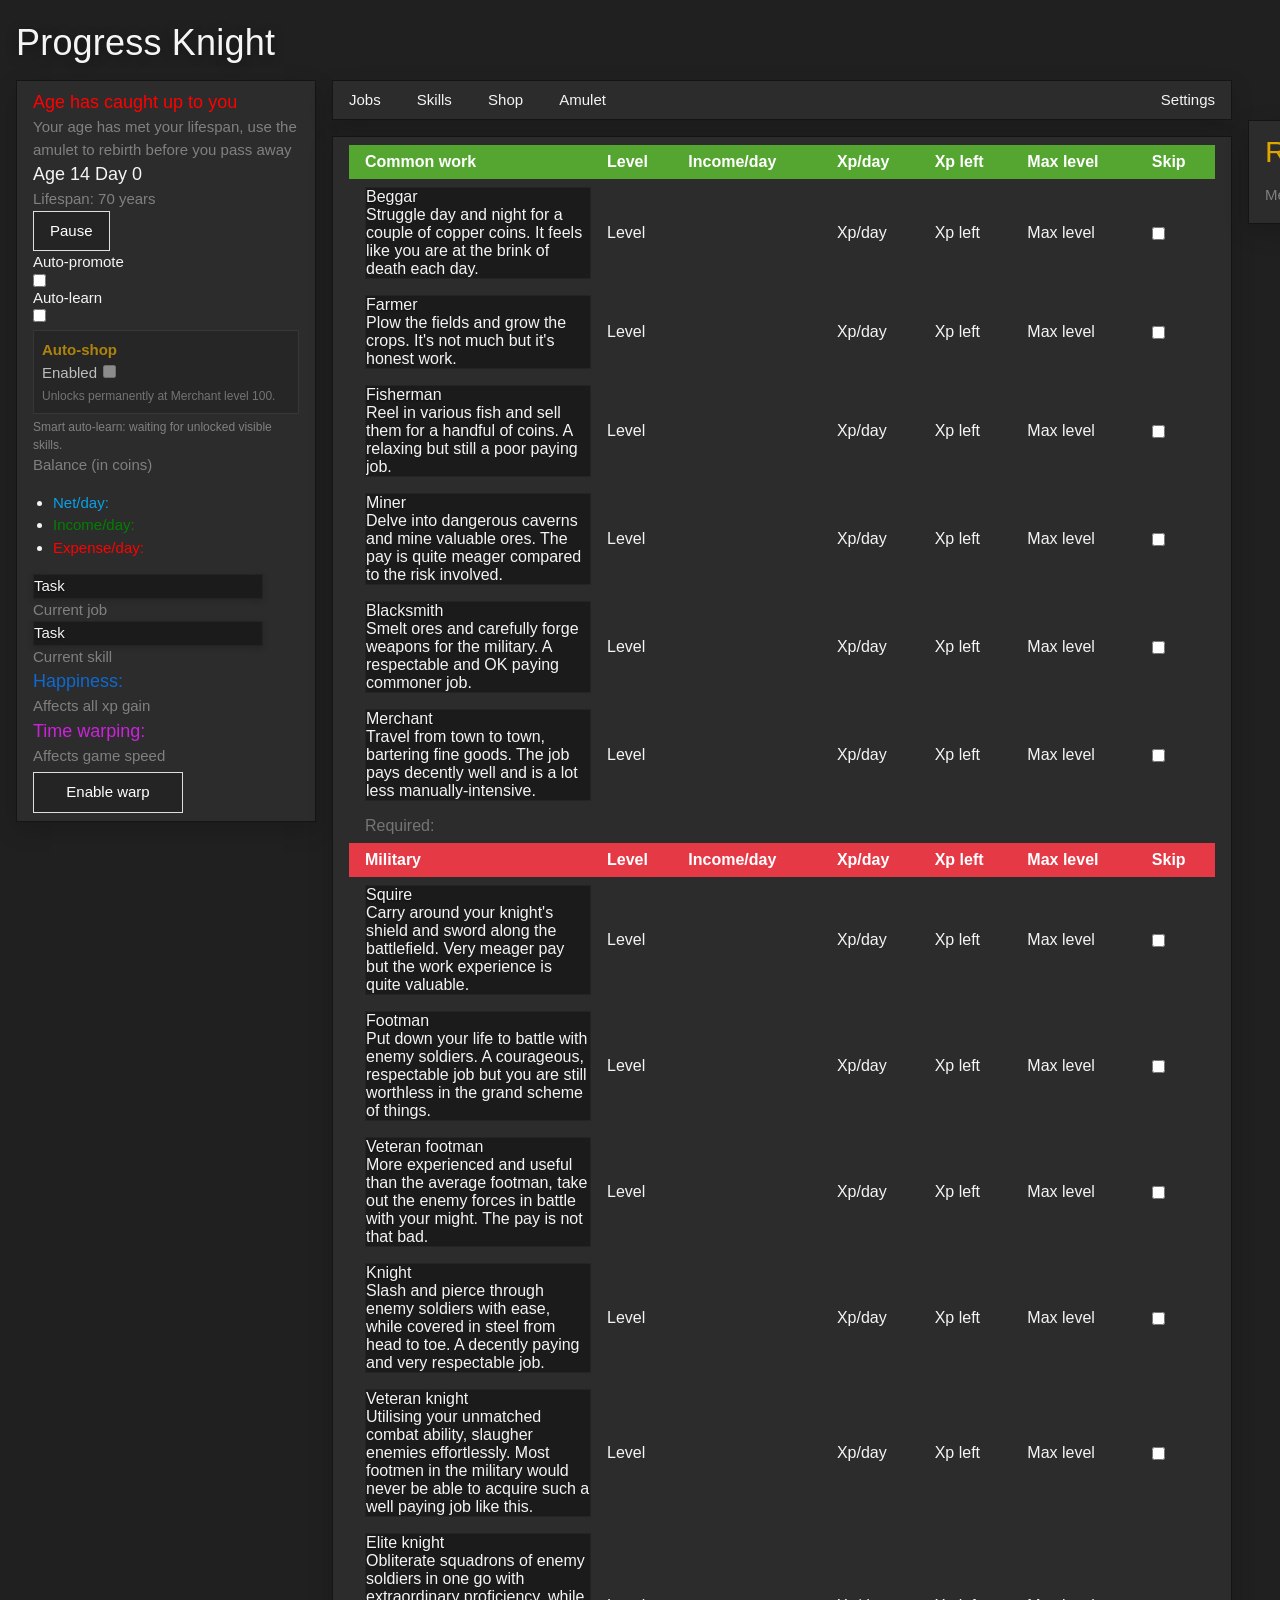
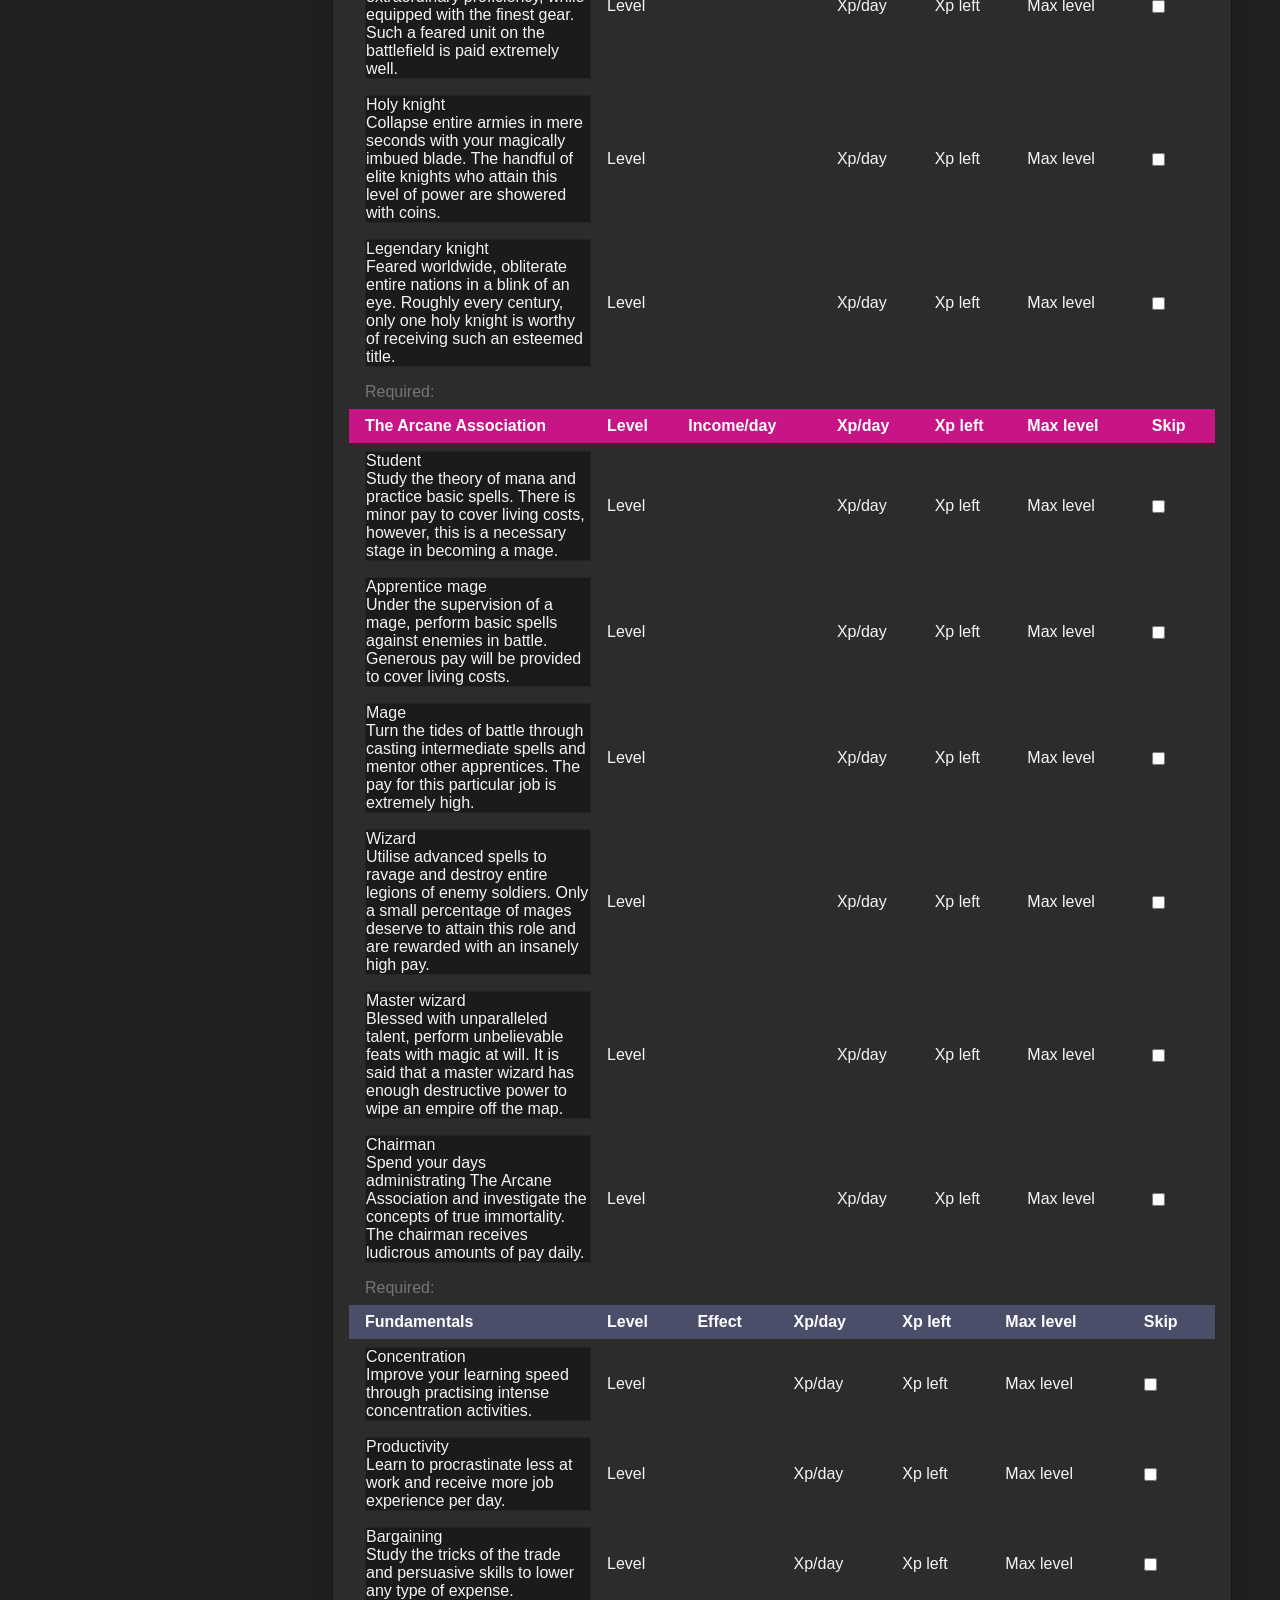
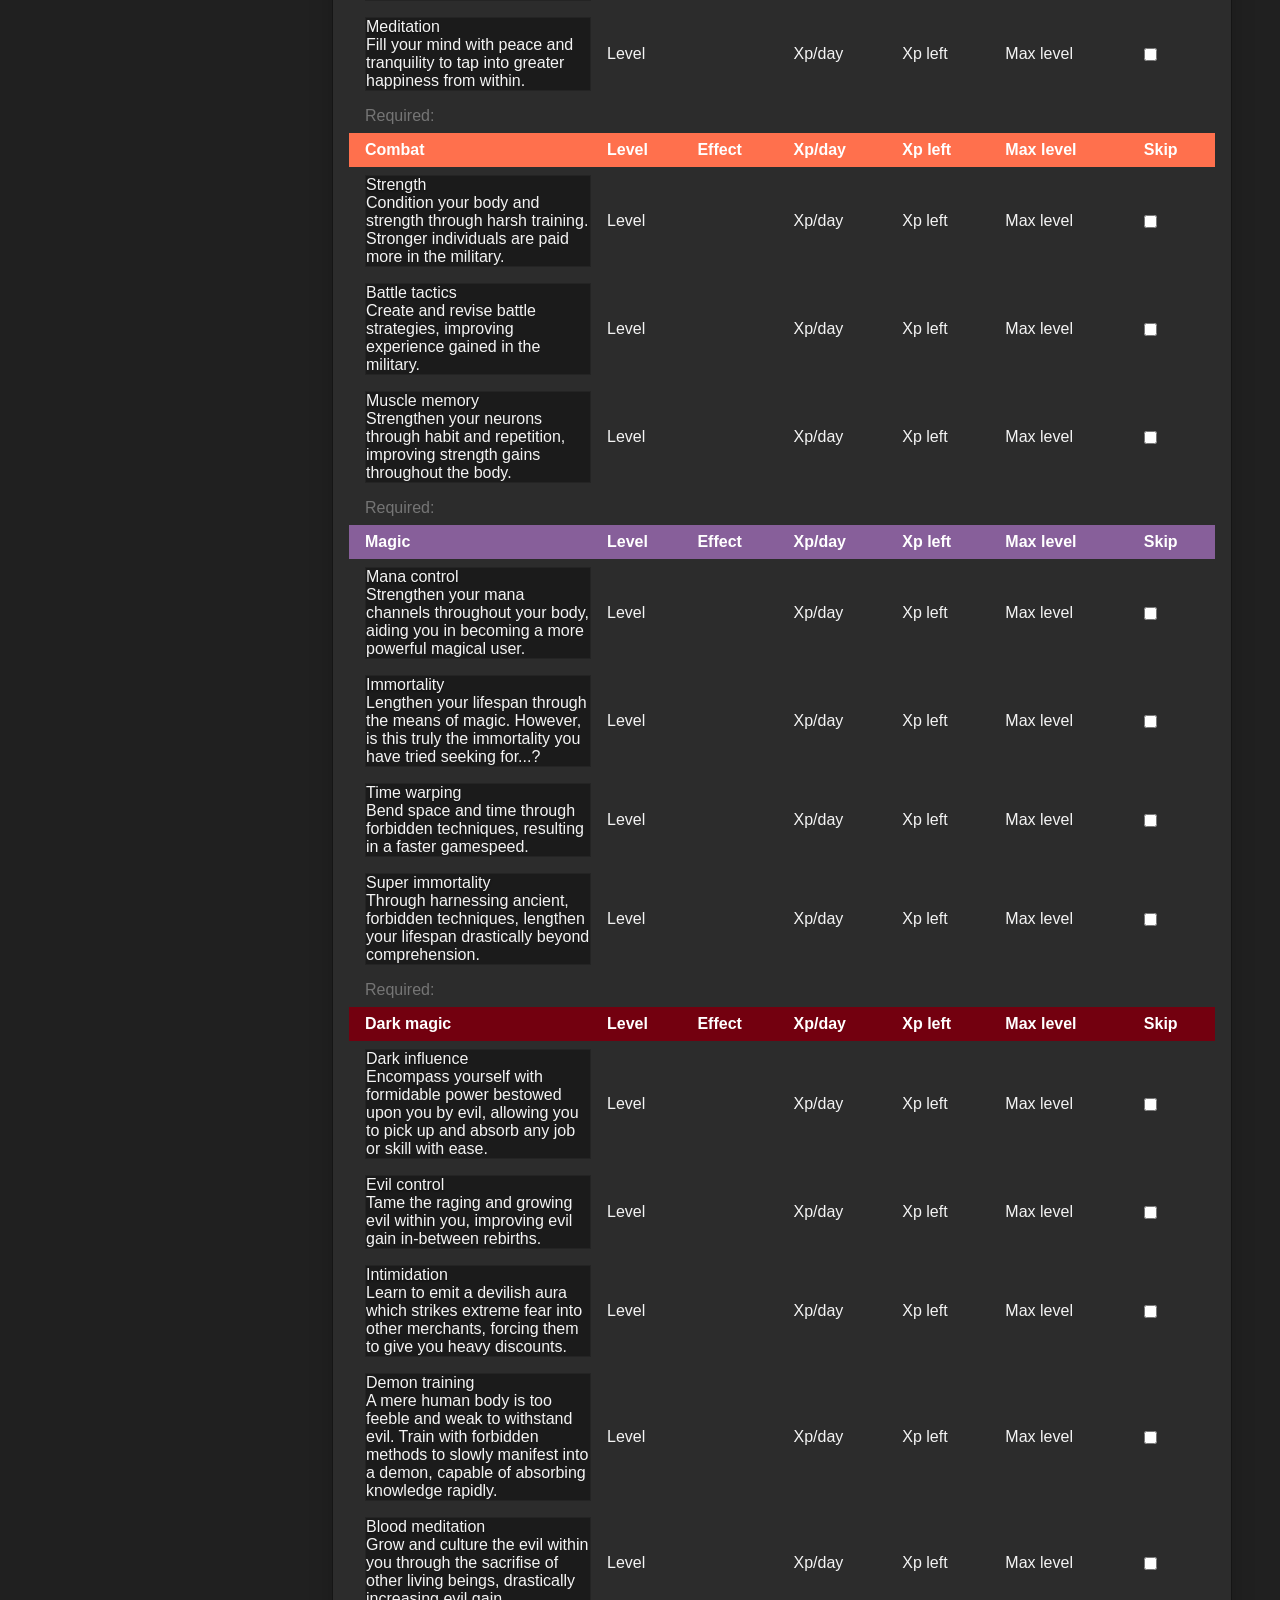
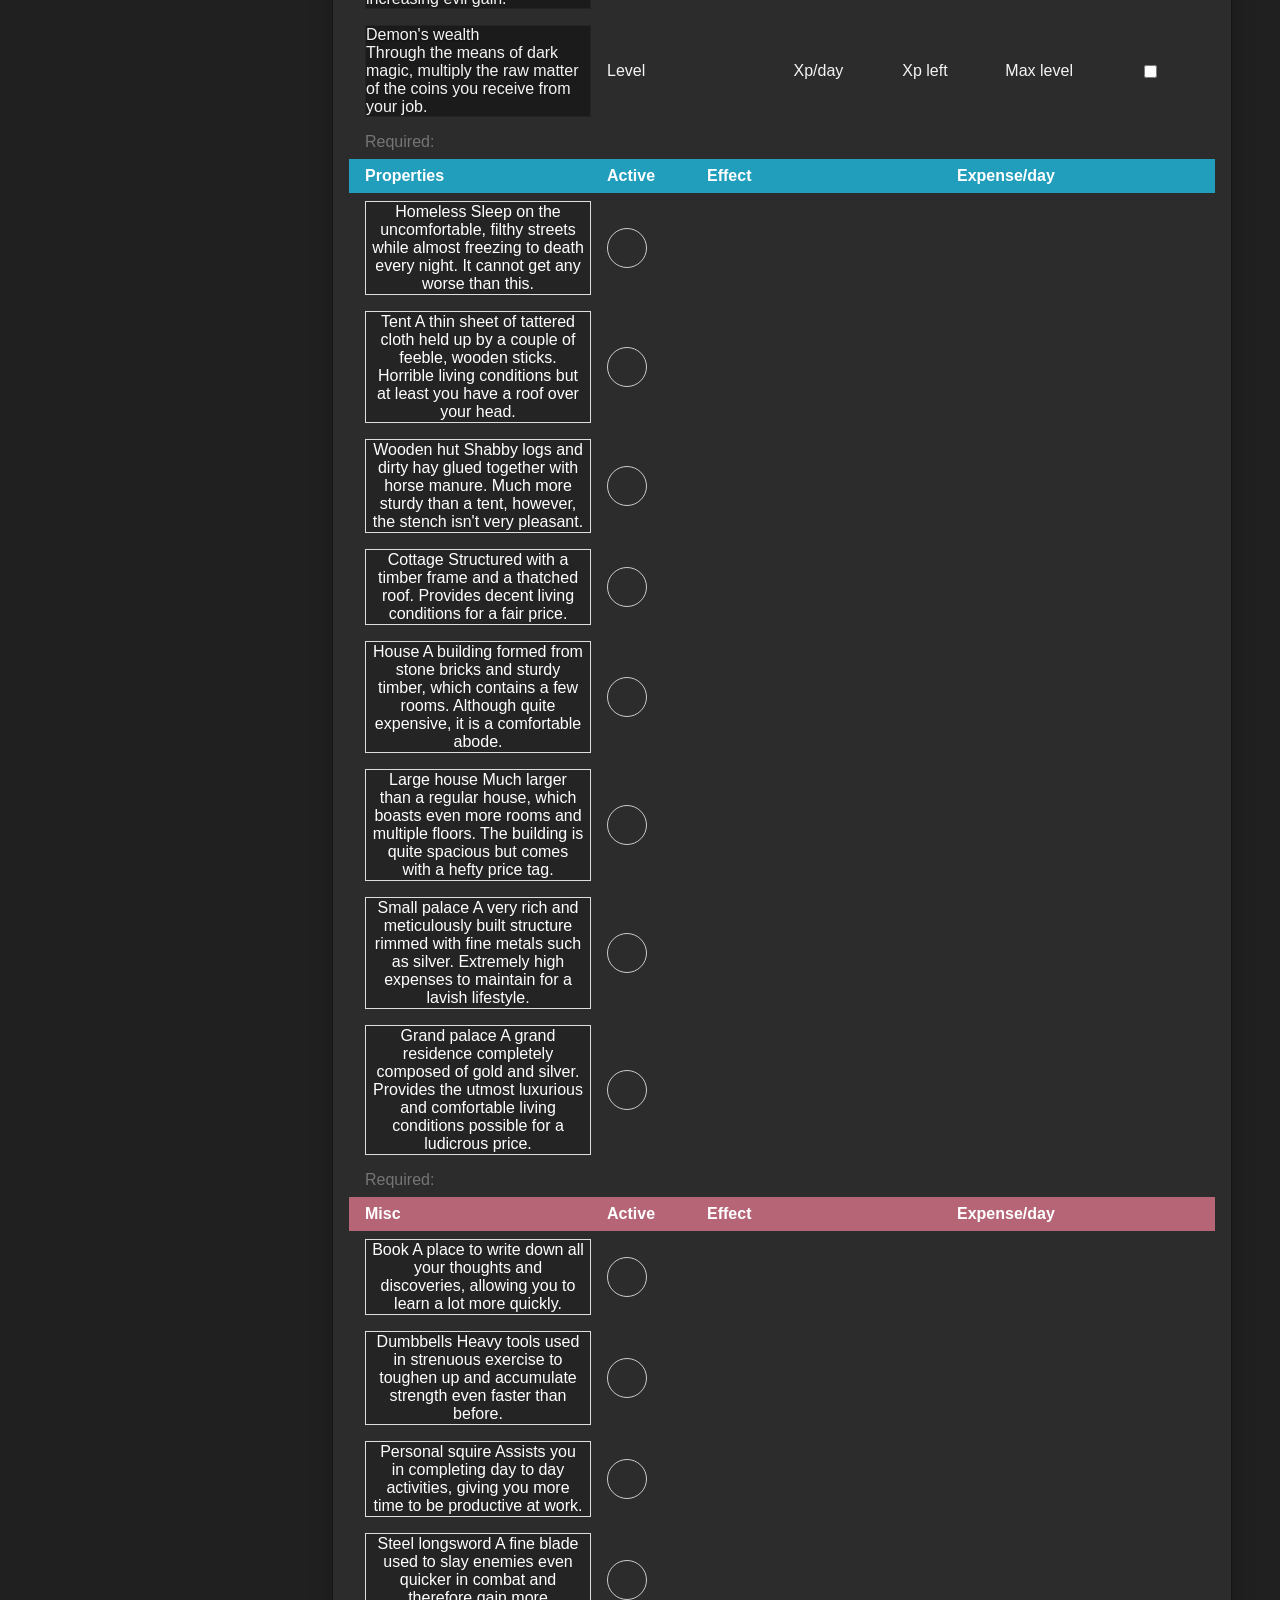
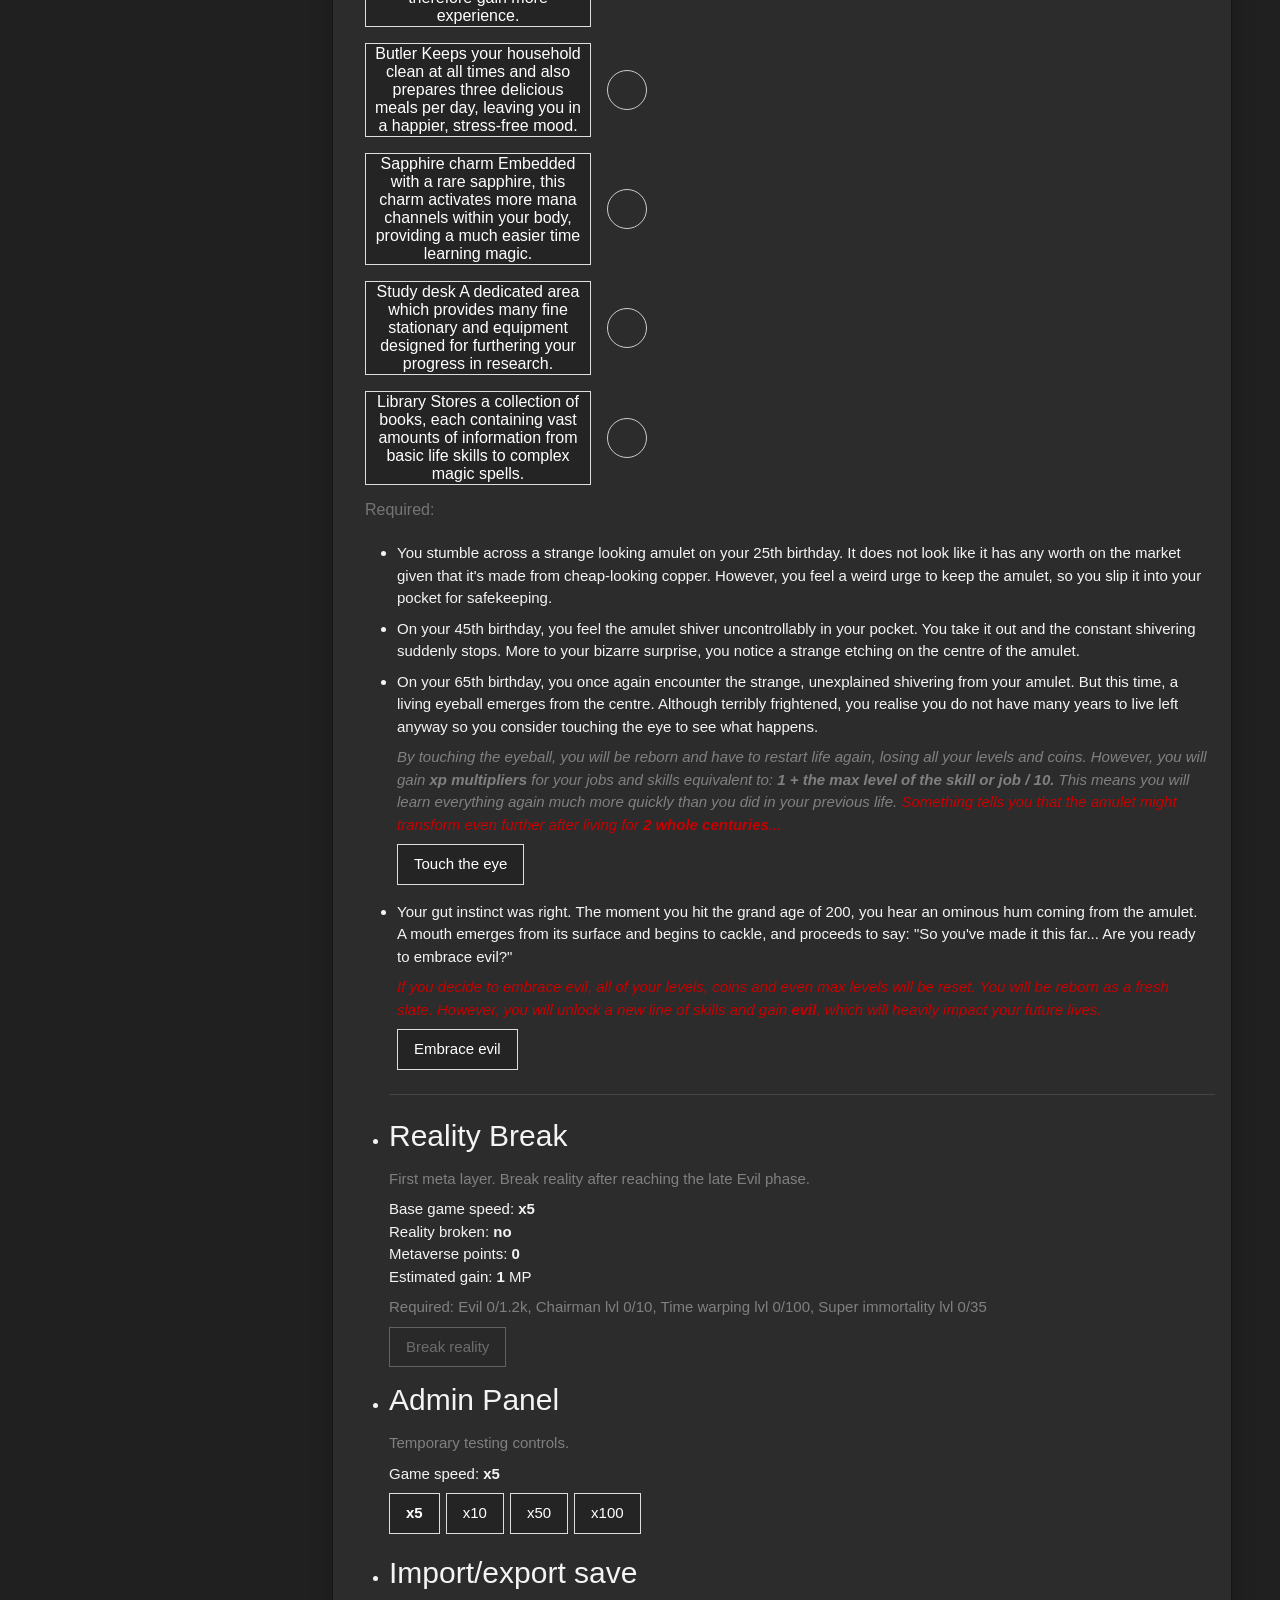
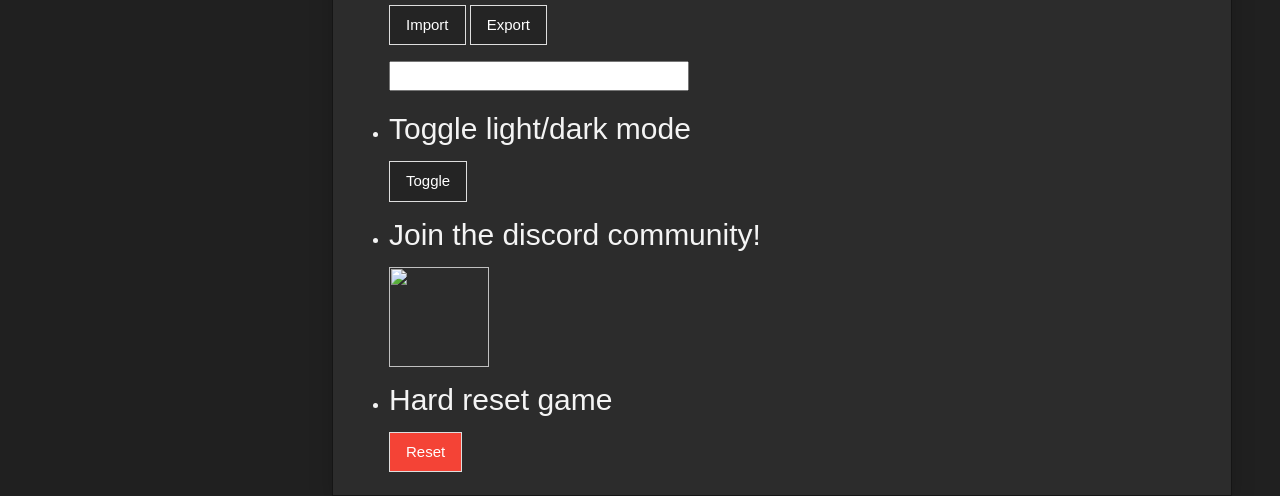
==== index.html @ 7fbbb717 "ui: enable Reality Break side column" ====
<html lang="en">
<head>
    <meta charset="UTF-8">
    <meta name="viewport" content="width=device-width, initial-scale=1.0">
    <link rel="stylesheet" type="text/css" href="css/styles.css">
    <link rel="stylesheet" type="text/css" href="css/dark.css">
    <link rel="stylesheet" type="text/css" href="css/reality-break-polish.css">
    <link rel="stylesheet" href="https://www.w3schools.com/w3css/4/w3.css"> 
    <title>Progress Knight: Reality Break</title>
</head>
<body id="body" class="dark">
    <div class="w3-margin"> 
        <h1>Progress Knight</h1>
        <div style="width: 1220px; height: 600px"> 
            <div class="panel w3-padding" style="width: 300px; height: auto; float: left">
                <span id="deathText">
                    <div style="font-size: large; color: red">Age has caught up to you</div>
                    <div class="sidebar-element" style="color: gray">Your age has met your lifespan, use the amulet to rebirth before you pass away</div>
                </span>

                <div class="" style="font-size: large">Age <span id="ageDisplay">14</span> Day <span id="dayDisplay">0</span></div>
                <div class="sidebar-element" style="color: gray">Lifespan: <span id="lifespanDisplay">70</span> years</div>
                
                <button id="pauseButton" class="w3-button button sidebar-element" onClick="setPause()">Pause</button>

                <span id="automation" class="inline" style="margin-left: 8px">
                    <span>
                        <div class="inline">Auto-promote</div>
                        <input type="checkbox" class="inline" id="autoPromote">
                    </span>
                    </br>
                    <span>
                        <div class="inline">Auto-learn</div>
                        <input type="checkbox" class="inline sidebar-element" id="autoLearn">
                    </span>
                </span>

                <div style="font-size: large" id="coinDisplay">
                    <span></span>
                    <span></span>
                    <span></span>
                    <span></span>
                </div>
                <div style="color: gray">Balance (in coins)</div>

                <ul class="sidebar-element" style="padding-left: 20px;">
                    <li><span style="color: rgb(9, 160, 230)">Net/day: </span ><b id="signDisplay"></b><span id="netDisplay">
                        <span></span>
                        <span></span>
                        <span></span>
                        <span></span>
                    </span></li>
                    <li><span style="color: green">Income/day: </span><span id="incomeDisplay">
                        <span></span>
                        <span></span>
                        <span></span>
                        <span></span>
                    </span></li>
                    <li><span style="color: red">Expense/day: </span><span id="expenseDisplay">
                        <span></span>
                        <span></span>
                        <span></span>
                        <span></span>
                    </span></li>
                </ul>

                <span id="quickTaskDisplay">
                    <div style="width: 230px" class="small-margin inline job progress-bar progressBar">
                        <div class="progress-fill progressFill" style="background-color:rgb(225, 165, 0)"></div>
                        <div class="progress-text name">Task</div>
                    </div>
                    <div class="sidebar-element" style="color: gray">Current job</div>

                    <div style="width: 230px" class="small-margin skill progress-bar progressBar">
                        <div class="progress-fill progressFill" style="background-color:rgb(225, 165, 0)"></div>
                        <div class="progress-text name">Task</div>              
                    </div>
                    <div class="sidebar-element" style="color: gray">Current skill</div>
                </span>

                <div style="font-size: large"><span style="color: rgb(15, 105, 207)">Happiness: </span><span id="happinessDisplay"></span></div>
                <div style="color: gray" class="sidebar-element">Affects all xp gain</div>

                <span id="evilInfo">
                    <div style="font-size: large"><span style="color: rgb(200, 0, 0)">Evil: </span><span id="evilDisplay"></span></div>
                    <div style="color: gray" class="sidebar-element">Affects dark magic xp gain</div>
                </span>

                <!--
                <span id="scheduling">
                    <div style="font-size: large">Scheduling</div>
                    <div style="color: gray" class="sidebar-element">Schedule time to jobs/skills</div>
                    <span style="height: 30px"> 
                        <p style="width: 5px">Jobs</br>(32%)</p>
                        <input id="schedulingSlider" class="slider" type="range" min="0" max="100" value="0">
                        <p style="width: 5px">Skills</br>(68%)</p>
                    </span>
                </span>
                -->

                <span id="timeWarping">
                    <div style="font-size: large"><span style="color: rgb(204, 34, 219)">Time warping: </span><span id="timeWarpingDisplay"></span></div>
                    <div style="color: gray">Affects game speed</div>
                    <button id="timeWarpingButton" class="w3-button button sidebar-element" style="margin-top: 5px; width:150px" onClick="setTimeWarping()">Enable warp</button>
                </span>
            </div>

            <div class="panel w3-margin-left" style="width: 900px; height: 40px; float: left">
                <div class="w3-button w3-bar-item tabButton" id="jobTabButton" onClick="setTab(this, 'jobs')">Jobs</div>
                <div class="w3-button w3-bar-item tabButton" onClick="setTab(this, 'skills')">Skills</div>
                <div class="w3-button w3-bar-item tabButton" id="shopTabButton" onClick="setTab(this, 'shop')">Shop</div>
                <div class="w3-button w3-bar-item tabButton" id="rebirthTabButton" onClick="setTab(this, 'rebirth')">Amulet</div>
                <div class="w3-button w3-bar-item tabButton" onClick="setTab(this, 'settings')" style="float: right">Settings</div>
            </div>

            <div class="panel w3-margin-left w3-margin-top w3-padding" style="width: 900px; height: auto; float: left">
                <template class="headerRowTaskTemplate">
                    <tr>
                        <th class="category" style="width: 250px">Job</th>
                        <th>Level</th>
                        <th class="valueType">Value type</th>
                        <th>Xp/day</th>
                        <th>Xp left</th>
                        <th class="maxLevel">Max level</th>
                        <th class="skipSkill">Skip</th>
                    </tr>
                </template>

                <template class="headerRowItemTemplate">
                    <tr>
                        <th class="category" style="width: 250px">Item</th>
                        <th style="width: 100px">Active</th>
                        <th style="width: 250px">Effect</th>
                        <th>Expense/day</th>
                    </tr>
                </template>

                <template class="rowTaskTemplate">
                    <tr>
                        <td>
                            <div class="progress-bar progressBar tooltip">
                                <div class="progress-fill progressFill"></div>
                                <div class="progress-text name">Task</div>
                                <span class="tooltipText"></span>
                            </div>
                        </td>
                        <td class="level">Level</td>
                        <td class="value">
                            <div class="effect"></div>
                            <div class="income">
                                <span></span>
                                <span></span>
                                <span></span>
                                <span></span>
                            </div>
                        </td>
                        <td class="xpGain">Xp/day</td>
                        <td class="xpLeft">Xp left</td>
                        <td class="maxLevel">Max level</td>
                        <td class="skipSkill">
                            <input class="checkbox" type="checkbox"></input>
                        </td>
                    </tr>
                </template>

                <template class="rowItemTemplate">
                    <tr>
                        <td>
                            
                            <button class="button item-button tooltip">
                                <span class="name"></span>
                                <span class="tooltipText">tooltip</span>
                            </button>
                            
                        </td>
                        <td>
                            <div class="w3-border w3-circle" style="width: 40px; height: 40px; padding: 7px">
                                <div class="active w3-circle" style="width: 24px; height: 24px;"></div>
                            </div>
                        </td>
                        <td class="effect"></td>
                        <td class="expense">
                            <span></span>
                            <span></span>
                            <span></span>
                            <span></span>
                        </td>
                    </tr>
                </template>

                <template class="requiredRowTemplate">
                    <td class="w3-text-gray" style="padding-left: 16px" colspan=5>
                        Required: 
                        <span class="value" colspan=5>
                            <span class="levels"></span>
                            <span class="coins">
                                <span></span>
                                <span></span>
                                <span></span>
                                <span></span>
                            </span>
                            <span style="color: rgb(200, 0, 0)" class="evil"></span>
                        </span>
                    </td> 
                </template>

                <div class="tab" id="jobs">
                    <table id="jobTable" class="w3-table w3-bordered">
                    </table>
                </div>

                <div class="tab" id="skills">
                    <table id="skillTable" class="w3-table w3-bordered">
                    </table>
                </div>

                <div class="tab" id="shop">
                    <table id="itemTable" class="w3-table w3-bordered">
                    </table>
                </div>

                <div class="tab" id="rebirth">
                    <ul>
                        <li style="margin: 8px;">
                            You stumble across a strange looking amulet on your 25th birthday. It does not look like
                            it has any worth on the market given that it's made from cheap-looking copper. However, you
                            feel a weird urge to keep the amulet, so you slip it into your pocket for safekeeping.
                        </li>
                        <li style="margin: 8px;" id="rebirthNote1">
                            On your 45th birthday, you feel the amulet shiver uncontrollably in your pocket. You take it
                            out and the constant shivering suddenly stops. More to your bizarre surprise, you notice
                            a strange etching on the centre of the amulet.
                        </li>
                        <li style="margin: 8px;" id="rebirthNote2">
                            <div style="margin-bottom: 8px">
                                On your 65th birthday, you once again encounter the strange, unexplained shivering from your
                                amulet. But this time, a living eyeball emerges from the centre. Although terribly frightened,
                                you realise you do not have many years to live left anyway so you consider touching the eye
                                to see what happens.
                            </div>
                            <i style="color: grey">
                                By touching the eyeball, you will be reborn and have to restart life again, losing all your levels and coins.
                                However, you will gain <b>xp multipliers</b> for your jobs and skills equivalent to: <b>1 + the max level of the skill or job / 10.</b>
                                This means you will learn everything again much more quickly than you did in your previous life. <span style="color: rgb(200, 0, 0)">
                                Something tells you that the amulet might transform even further after living for <b>2 whole centuries</b>...</span>
                            </i>
                            </br>
                            <button class="w3-button button" style="margin-bottom: 8px; margin-top: 8px" onClick="rebirthOne()">Touch the eye</button>
                            </br>
                        </li>
                        <li style="margin: 8px;" id="rebirthNote3">
                            <div style="margin-bottom: 8px;">
                                Your gut instinct was right. The moment you hit the grand age of 200, you hear an ominous hum coming from the amulet.
                                A mouth emerges from its surface and begins to cackle, and proceeds to say: "So you've made it this far... Are you ready to embrace evil?"
                            </div>
                            <i style="color: rgb(200, 0, 0)">
                                If you decide to embrace evil, all of your levels, coins and even max levels will be reset.
                                You will be reborn as a fresh slate. However, you will unlock a new line of skills and gain
                                <b><span id="evilGainDisplay"></span> evil</b>, which will heavily impact your future lives.
                            </i>
                            </br>
                                <button class="w3-button button" style="margin-bottom: 8px; margin-top: 8px" onClick="rebirthTwo()">Embrace evil</button>
                            </br>
                        </li>
                    </ul>
                </div>

                <div class="tab" id="settings">
                    <ul>
                        <li>
                            <h2>Import/export save</h2>
                            <button class="w3-button button" onClick="importGameData()">Import</button>
                            <button class="w3-button button" onClick="exportGameData()">Export</button>
                            <form style="margin-top: 16px"> 
                                <input id="importExportBox" type="text" style="width:300px; height:30px"></input>
                            </form>
                        </li>
                        <li>
                            <h2>Toggle light/dark mode</h2>
                            <button class="w3-button button" onClick="setLightDarkMode()">Toggle</button>
                        </li>
                        <li>
                            <h2>Join the discord community!</h2>
                            <a href="https://discord.gg/fTRS4pHGka" target="_blank">
                                <img src="https://cdn.icon-icons.com/icons2/2108/PNG/512/discord_icon_130958.png" width="100" height="100"></img>
                            </a>
                        </li>
                        <li>
                            <h2>Hard reset game</h2>
                            <button class="w3-button button w3-red" onClick="resetGameData()">Reset</button>
                        </li>
                    </ul>
                </div>
            </div>
        </div>
    </div>
</body>

<script type="text/javascript" src="js/HackTimer.js"></script>
<script type="text/javascript" src="js/classes.js"></script>
<script type="text/javascript" src="js/main.js"></script>
<script type="text/javascript" src="js/reality-break-meta.js"></script>
<script type="text/javascript" src="js/reality-break-upgrades.js"></script>
<script type="text/javascript" src="js/reality-break-column.js"></script>
<script type="text/javascript" src="js/reality-break-autoshop.js"></script>
<script type="text/javascript" src="js/reality-break-smart-autoskill.js"></script>

</html>
---- css/reality-break-polish.css ----
/* Reality Break visual polish: keep original Progress Knight layout, only modernize readability. */
:root {
  --rb-bg: #202020;
  --rb-panel: #2c2c2c;
  --rb-panel-soft: #333333;
  --rb-border: #151515;
  --rb-border-soft: #444444;
  --rb-text: #f4f4f4;
  --rb-muted: #9a9a9a;
  --rb-active: rgb(225, 165, 0);
  --rb-active-soft: rgba(225, 165, 0, 0.16);
  --rb-green: #18a84d;
  --rb-red: #df3a32;
  --rb-blue: #2d8dda;
}

body.dark { background: var(--rb-bg); color: var(--rb-text); }
h1 { margin-top: 0; color: #f5f5f5; letter-spacing: 0.2px; text-shadow: 0 2px 12px rgba(0, 0, 0, 0.35); }
.panel { background: var(--rb-panel) !important; border: 1px solid var(--rb-border) !important; box-shadow: 0 8px 22px rgba(0, 0, 0, 0.18); }

/* The original tab bar has inline height: 40px. Our polish padding made tabs leak out; force auto height. */
.panel.w3-margin-left[style*="height: 40px"] { height: auto !important; min-height: 40px !important; overflow: visible !important; padding-bottom: 0 !important; }
.panel.w3-margin-left[style*="height: 40px"] .tabButton { min-height: 38px !important; display: inline-flex !important; align-items: center !important; justify-content: center !important; padding-top: 7px !important; padding-bottom: 7px !important; }

.tabButton { transition: background-color 0.12s ease, color 0.12s ease, box-shadow 0.12s ease; border-right: 1px solid rgba(255, 255, 255, 0.03); }
.tabButton:hover { background: #3a3a3a !important; }
.tabButton.w3-blue-gray { background: #607d8b !important; box-shadow: inset 0 -2px 0 rgba(255, 255, 255, 0.12); }
.button, .item-button { border: 1px solid #dedede !important; background: #242424 !important; color: #ffffff !important; transition: border-color 0.12s ease, background-color 0.12s ease; }
.button:hover, .item-button:hover { border-color: var(--rb-active) !important; background: #363636 !important; }

table.w3-table { border-collapse: separate; border-spacing: 0; }
tr.headerRow th { font-size: 16px; padding-top: 8px !important; padding-bottom: 8px !important; }
td, th { vertical-align: middle !important; }
.progress-bar { border-radius: 0; overflow: hidden; background: #1b1b1b; border: 1px solid rgba(255, 255, 255, 0.04); }
.progress-bar:hover { box-shadow: 0 0 0 1px rgba(225, 165, 0, 0.28); }
.progress-fill { transition: width 0.18s linear; }
.progress-text { text-shadow: 0 1px 2px rgba(0, 0, 0, 0.6); }

#coinDisplay { font-weight: 700; letter-spacing: 0.2px; }
#signDisplay, #netDisplay { font-size: 17px; font-weight: 800; }
/* Net/day stays important through text weight only. No extra highlighted box. */
#netDisplay { display: inline; padding: 0; border-radius: 0; background: transparent !important; }
#incomeDisplay, #expenseDisplay { opacity: 0.82; }
#quickTaskDisplay .progress-bar { box-shadow: 0 2px 6px rgba(0, 0, 0, 0.18); }
.requiredRow td { background: rgba(0, 0, 0, 0.08); color: #a8a8a8 !important; }

#evilInfo { display: none; }
body.rb-evil-opened #evilInfo { display: inline; }

/* Auto-shop is intentionally a compact separate block in the sidebar. */
#realityBreakAutoShop {
  display: block;
  margin-top: 8px;
  padding: 8px;
  border: 1px solid #3c3c3c;
  background: #252525;
}
#realityBreakAutoShop.locked { opacity: 0.72; }
#realityBreakAutoShop .rb-title { color: var(--rb-active); font-weight: 700; }
#realityBreakAutoShop .rb-note { margin-top: 3px; color: #8f8f8f; font-size: 12px; }
#realityBreakAutoShop input { margin-left: 6px; }

#realityBreakMetaPanel { border-top: 1px solid #444; margin-top: 16px; padding-top: 8px; }
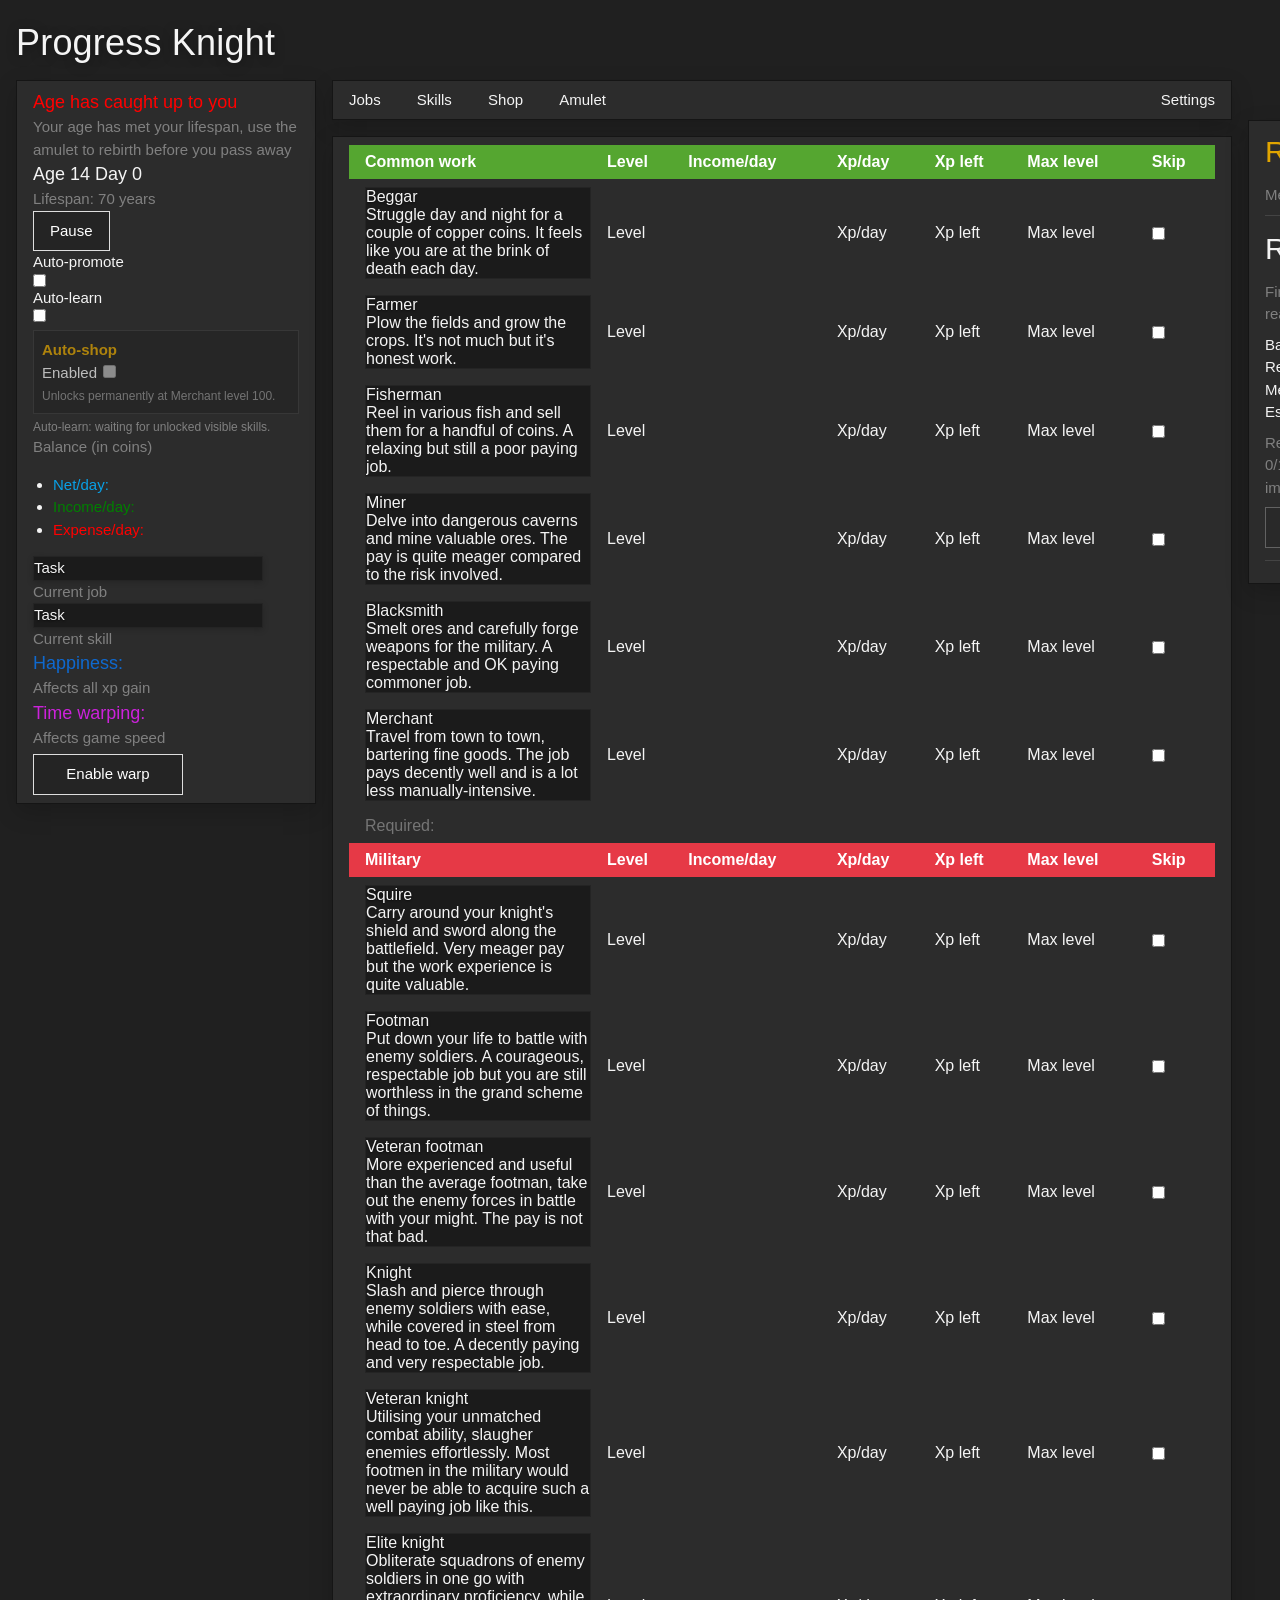
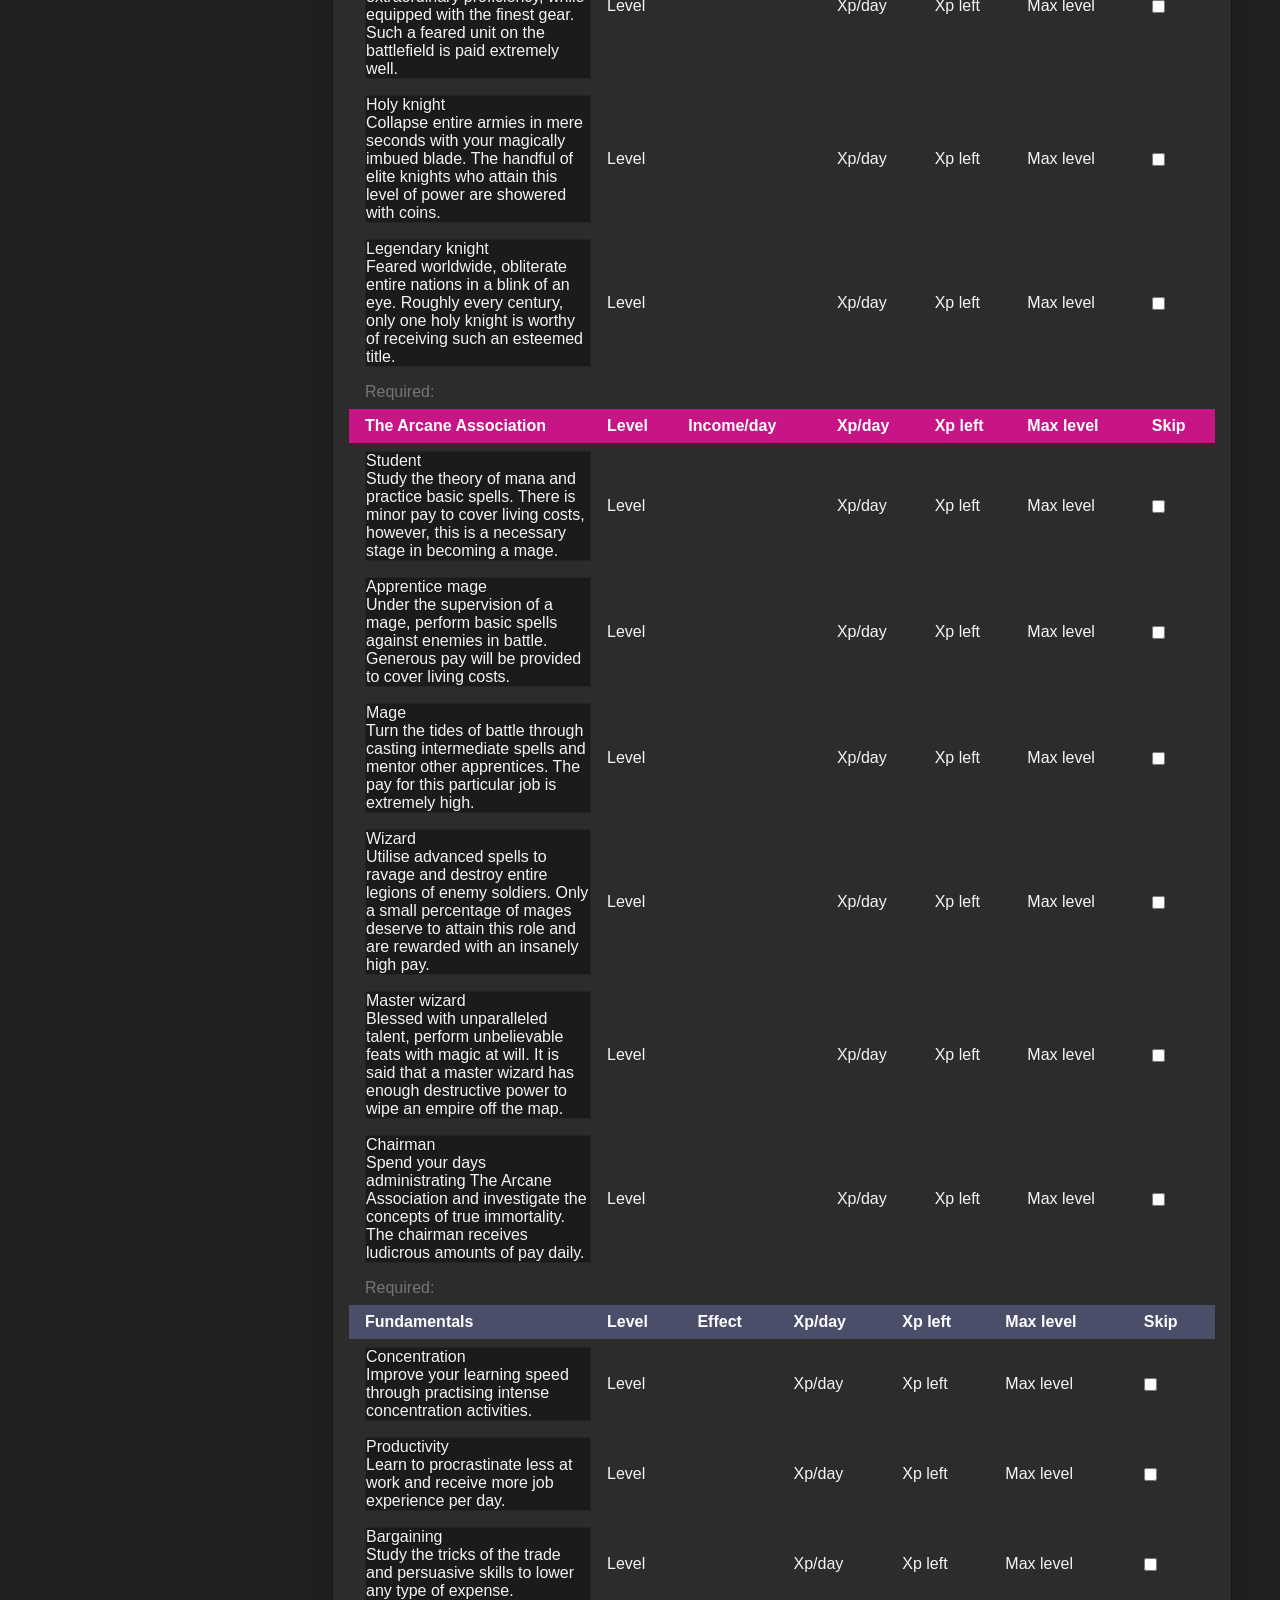
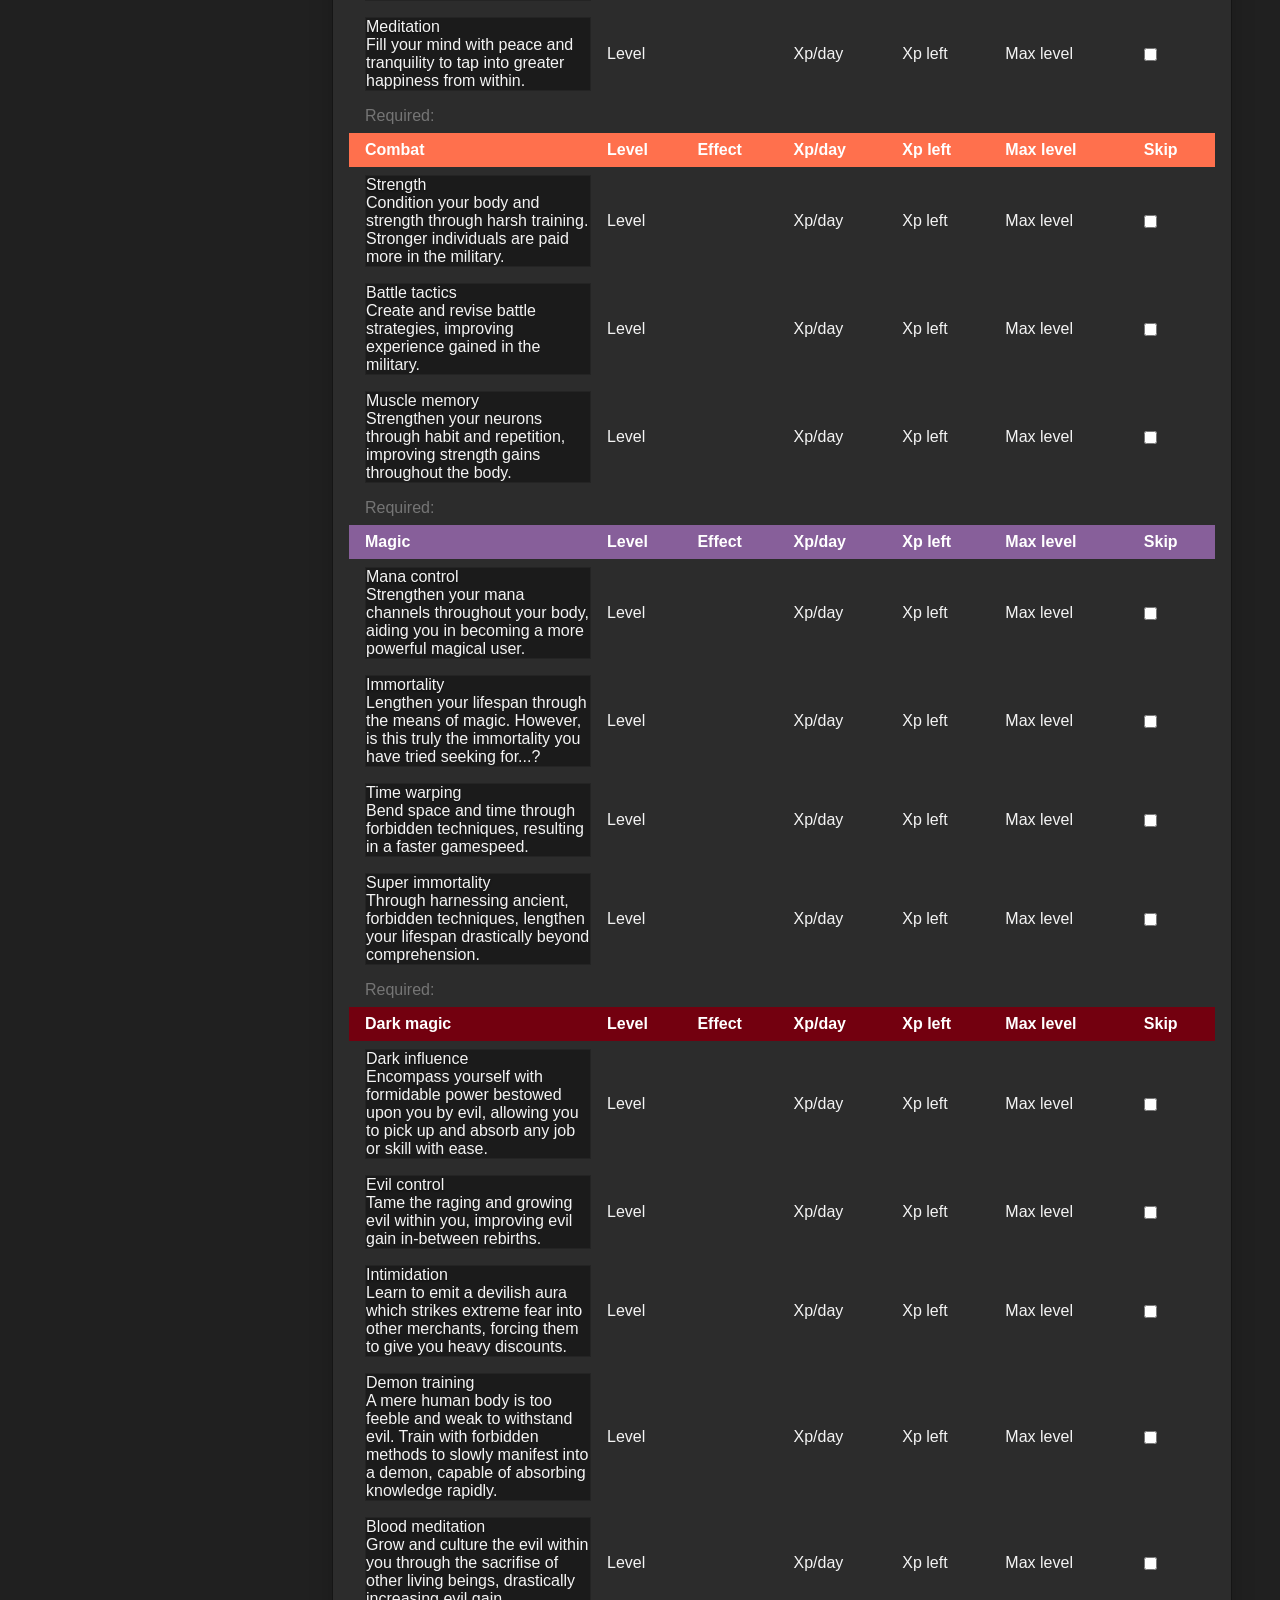
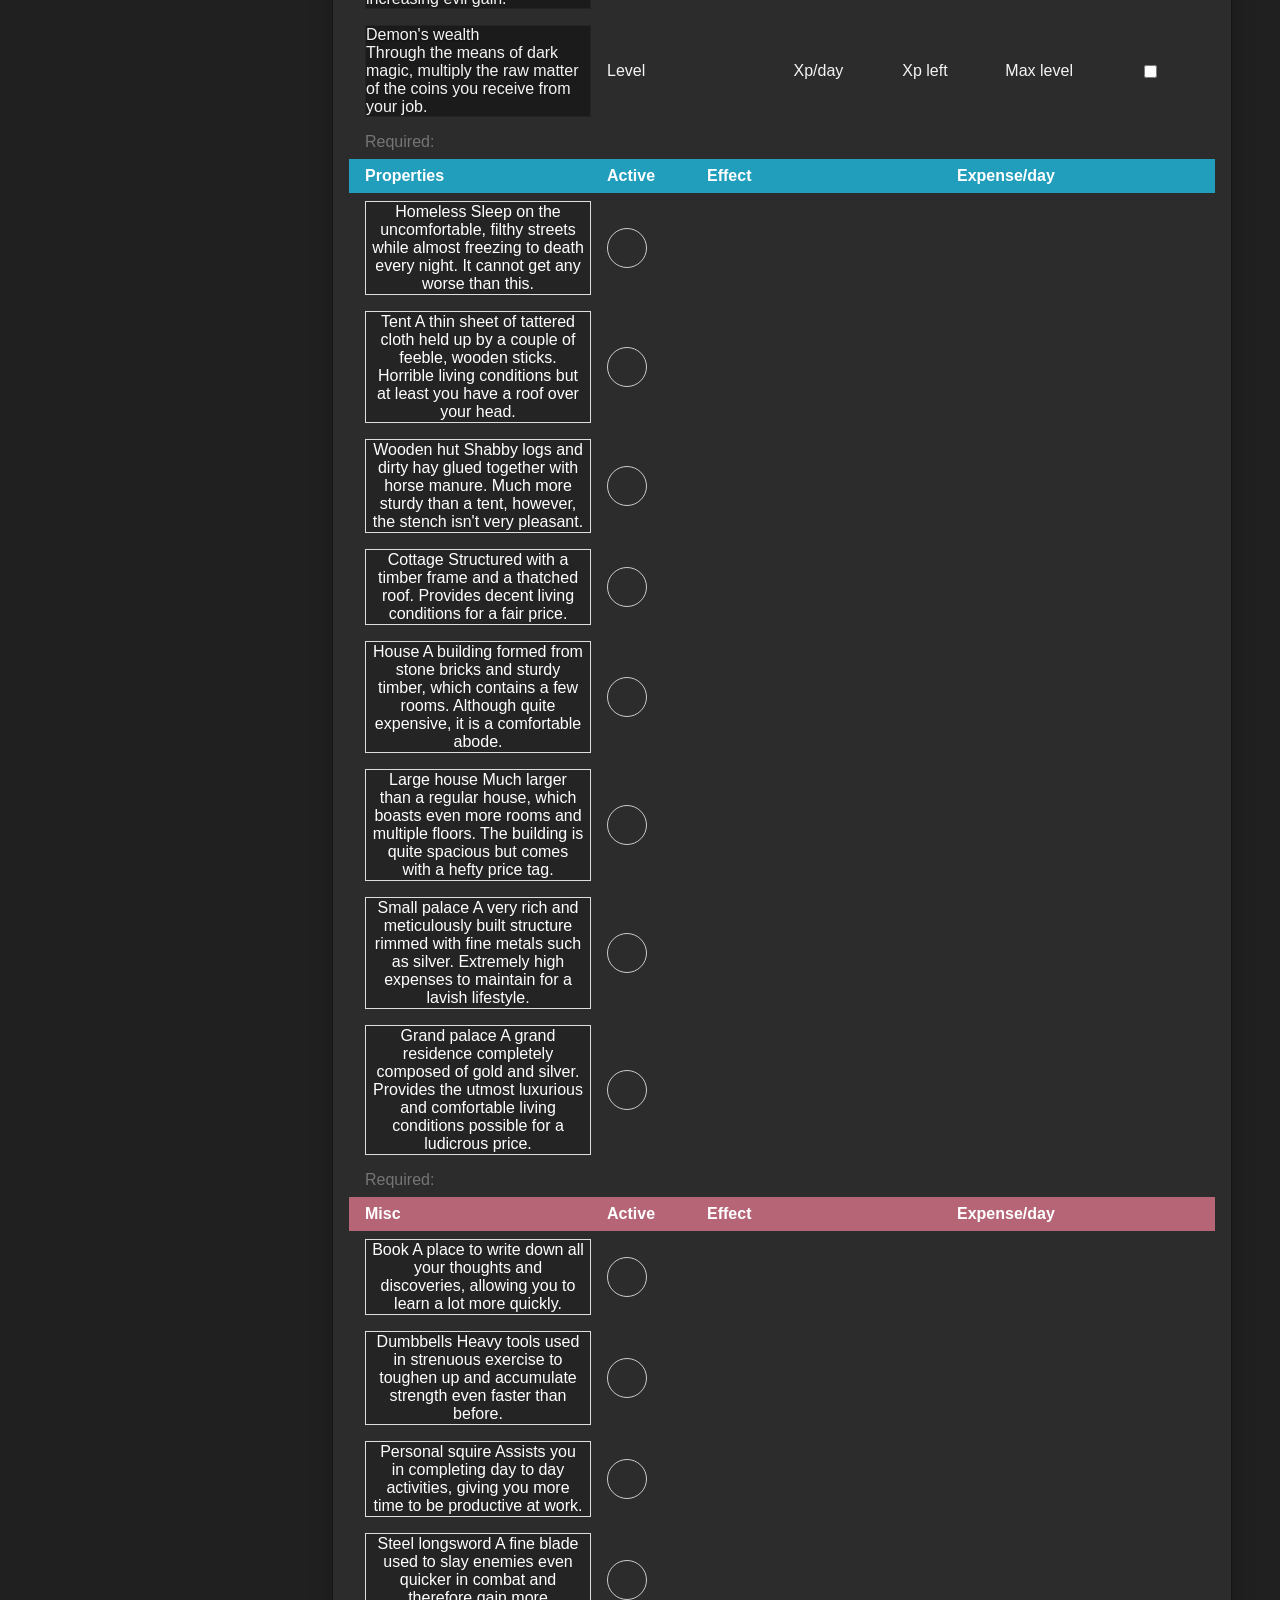
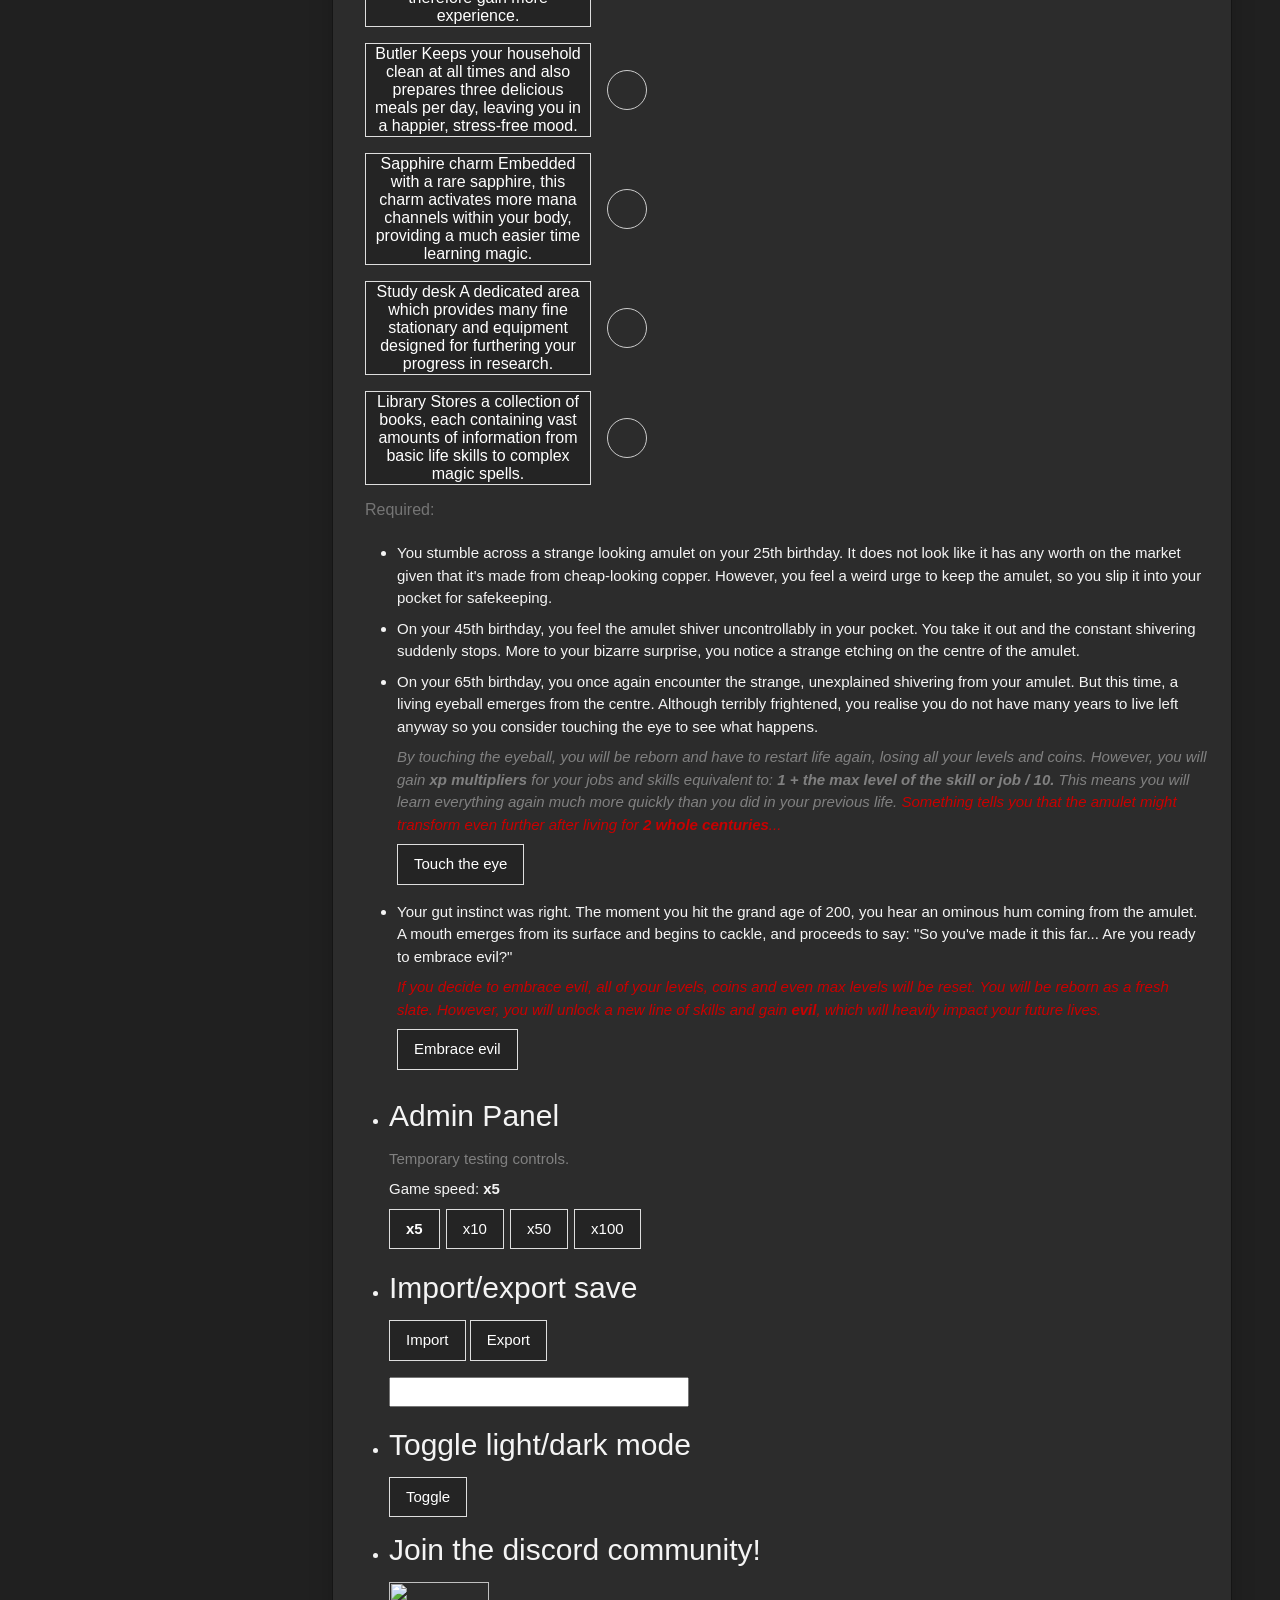
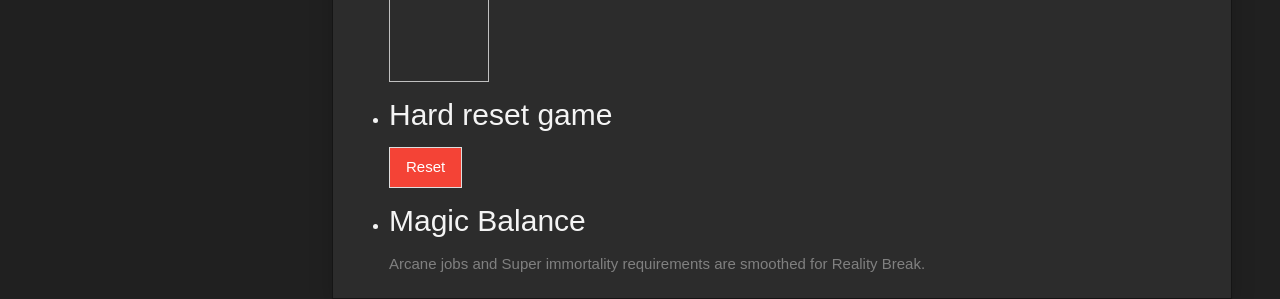
==== commit b350056b: "balance: enable magic progression smoothing" ====
--- a/index.html
+++ b/index.html
@@ -299,6 +299,7 @@
 <script type="text/javascript" src="js/HackTimer.js"></script>
 <script type="text/javascript" src="js/classes.js"></script>
 <script type="text/javascript" src="js/main.js"></script>
+<script type="text/javascript" src="js/reality-break-magic-balance.js"></script>
 <script type="text/javascript" src="js/reality-break-meta.js"></script>
 <script type="text/javascript" src="js/reality-break-upgrades.js"></script>
 <script type="text/javascript" src="js/reality-break-column.js"></script>
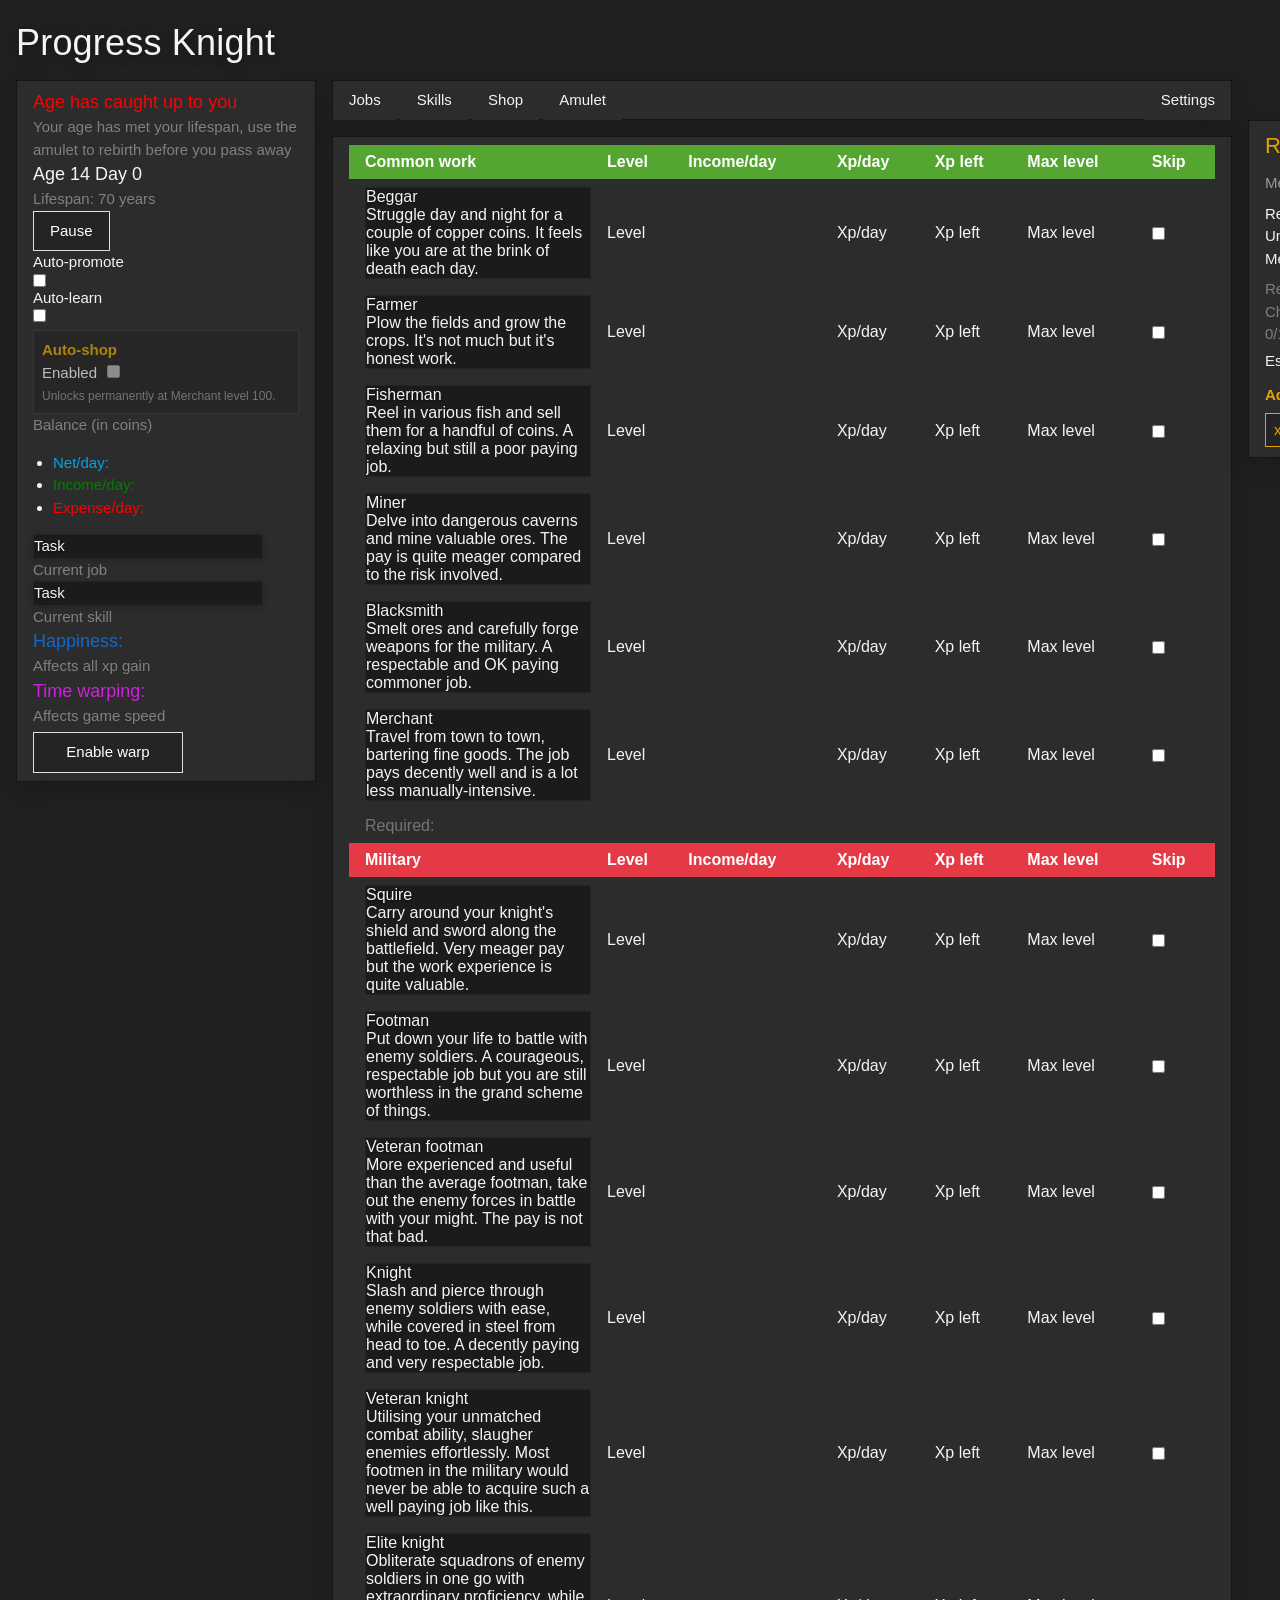
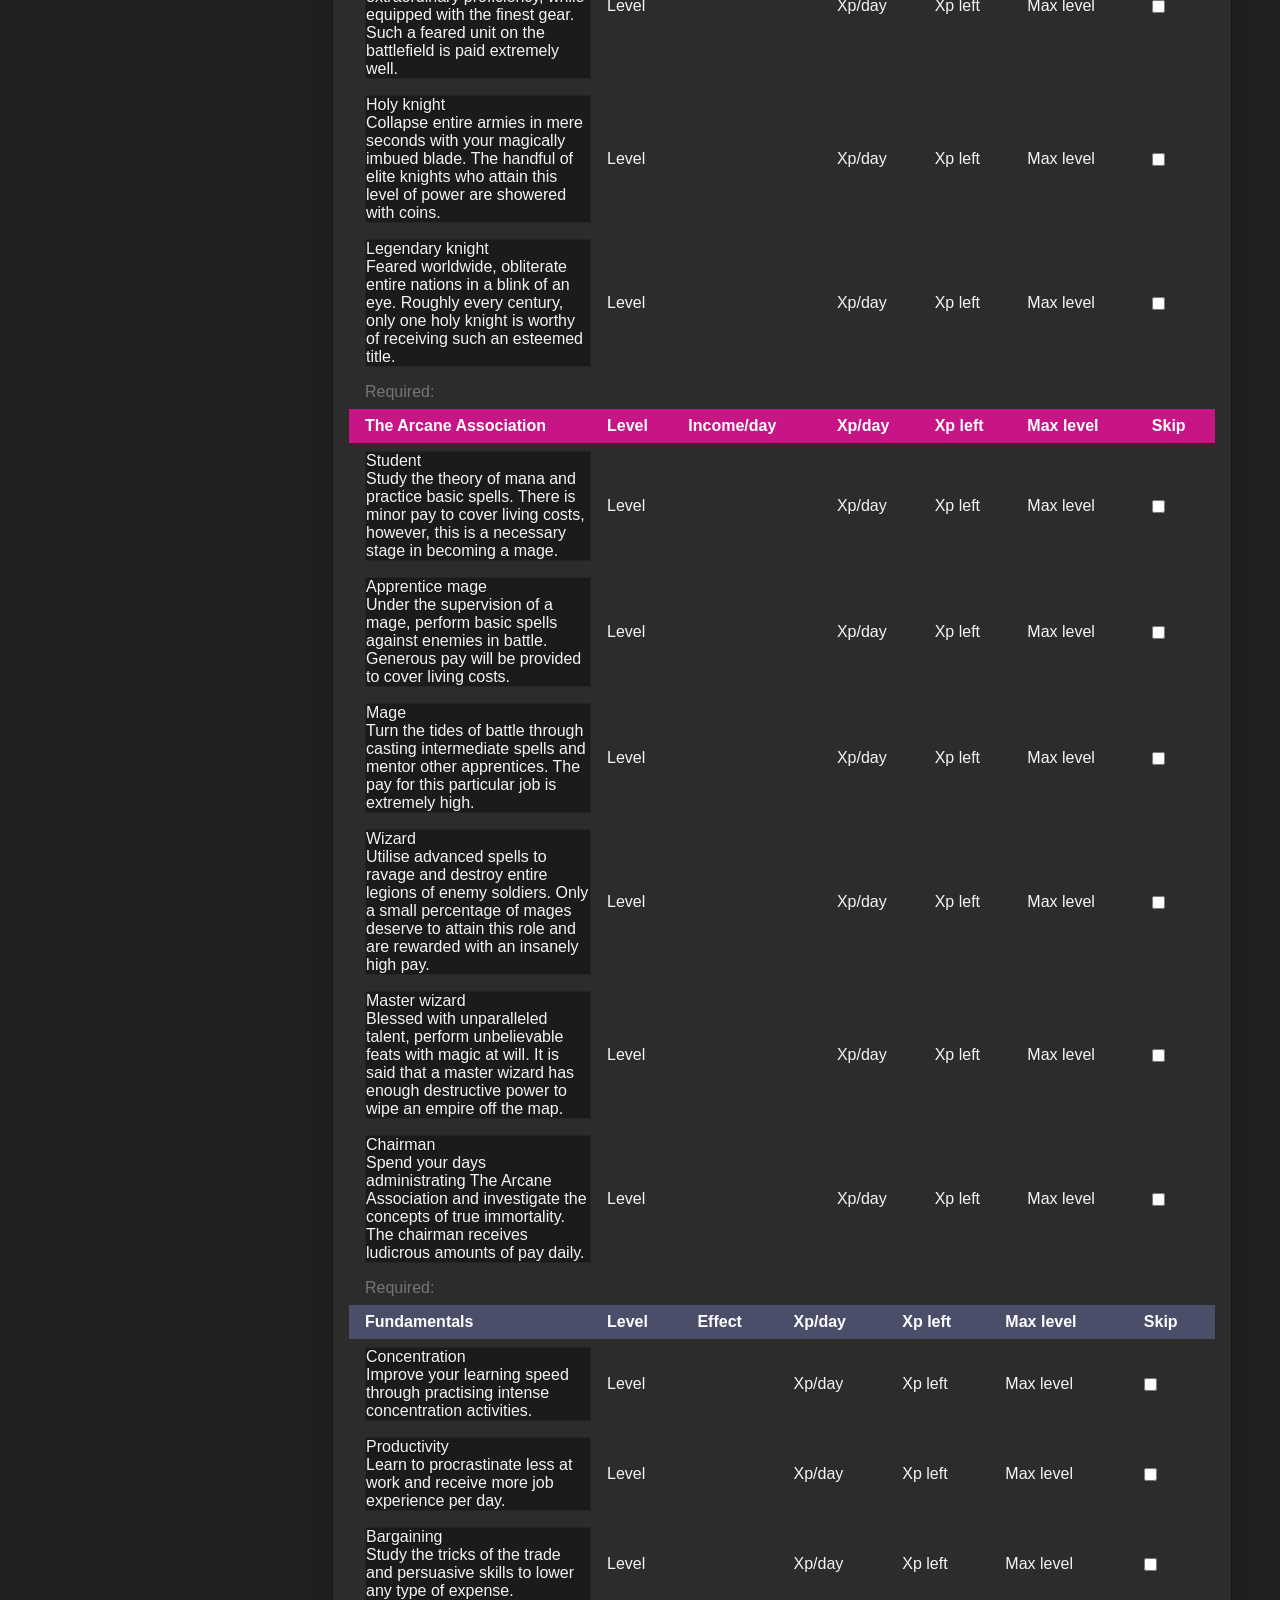
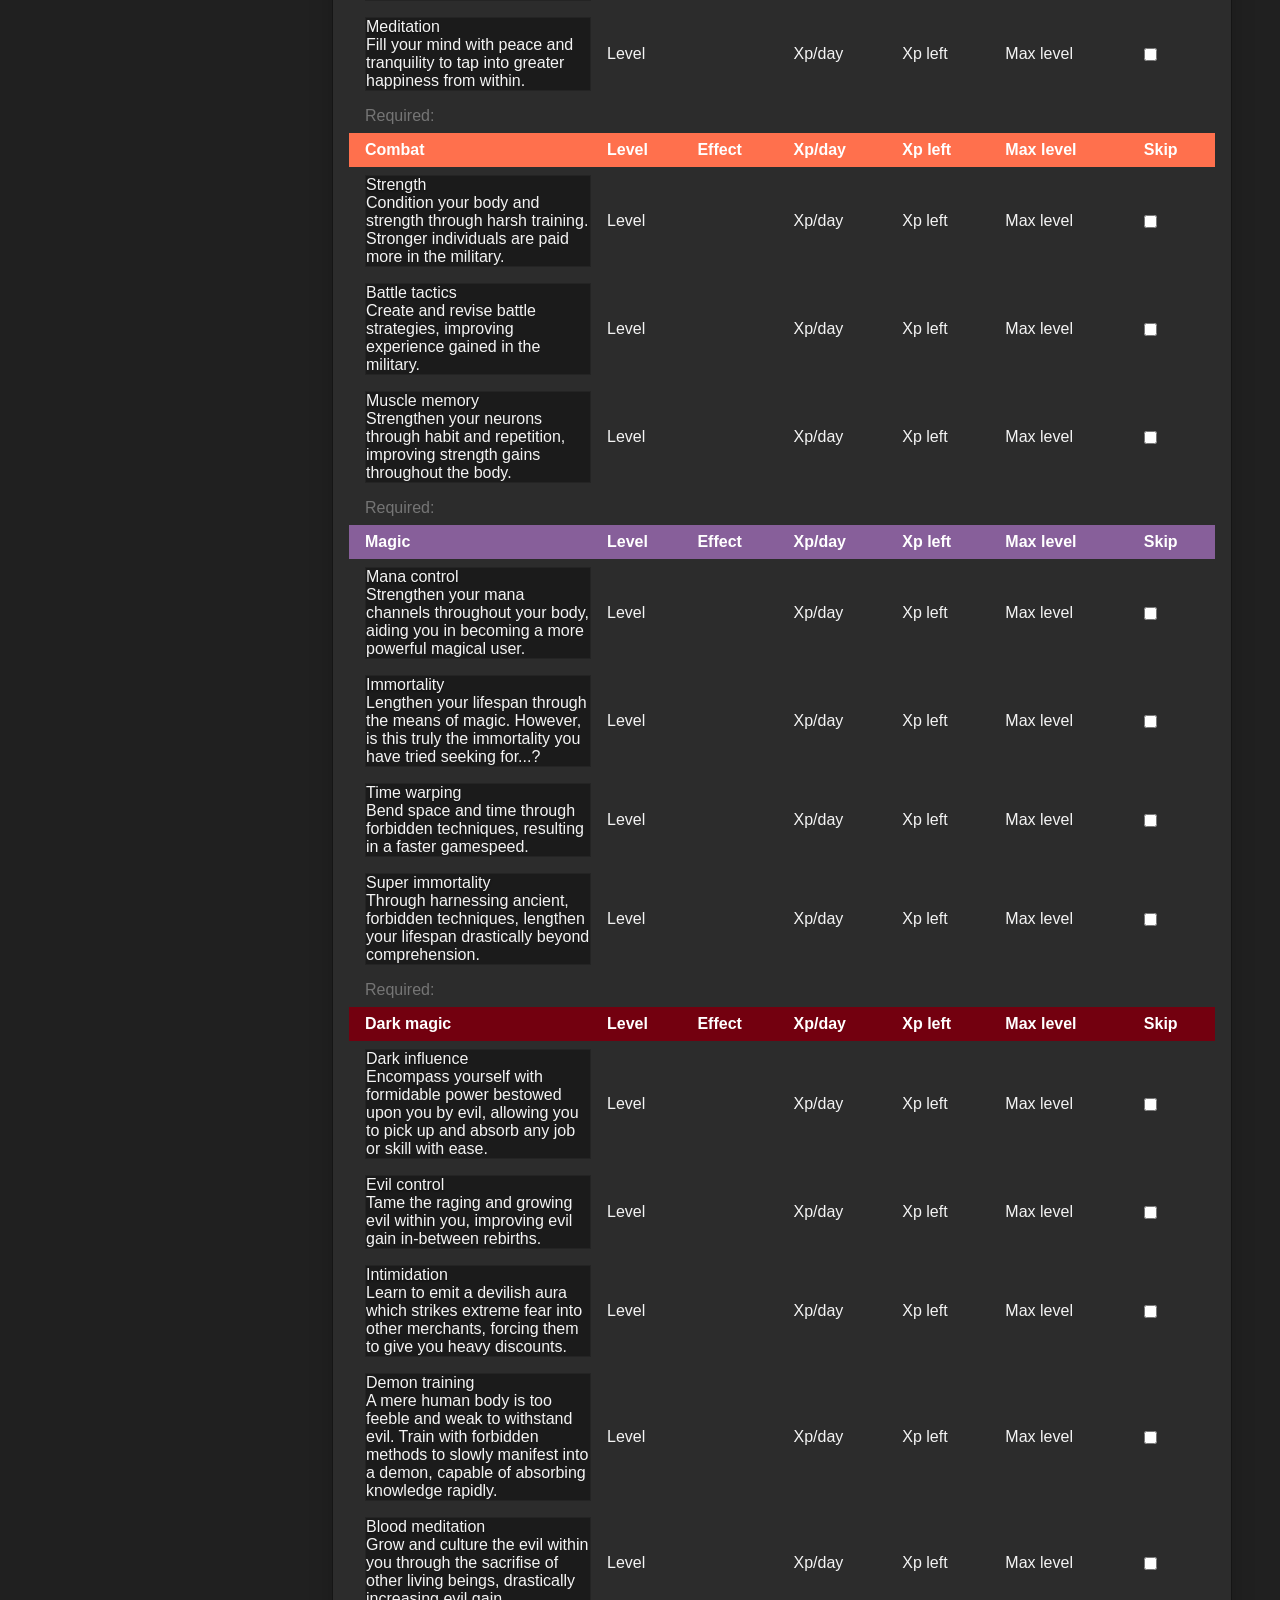
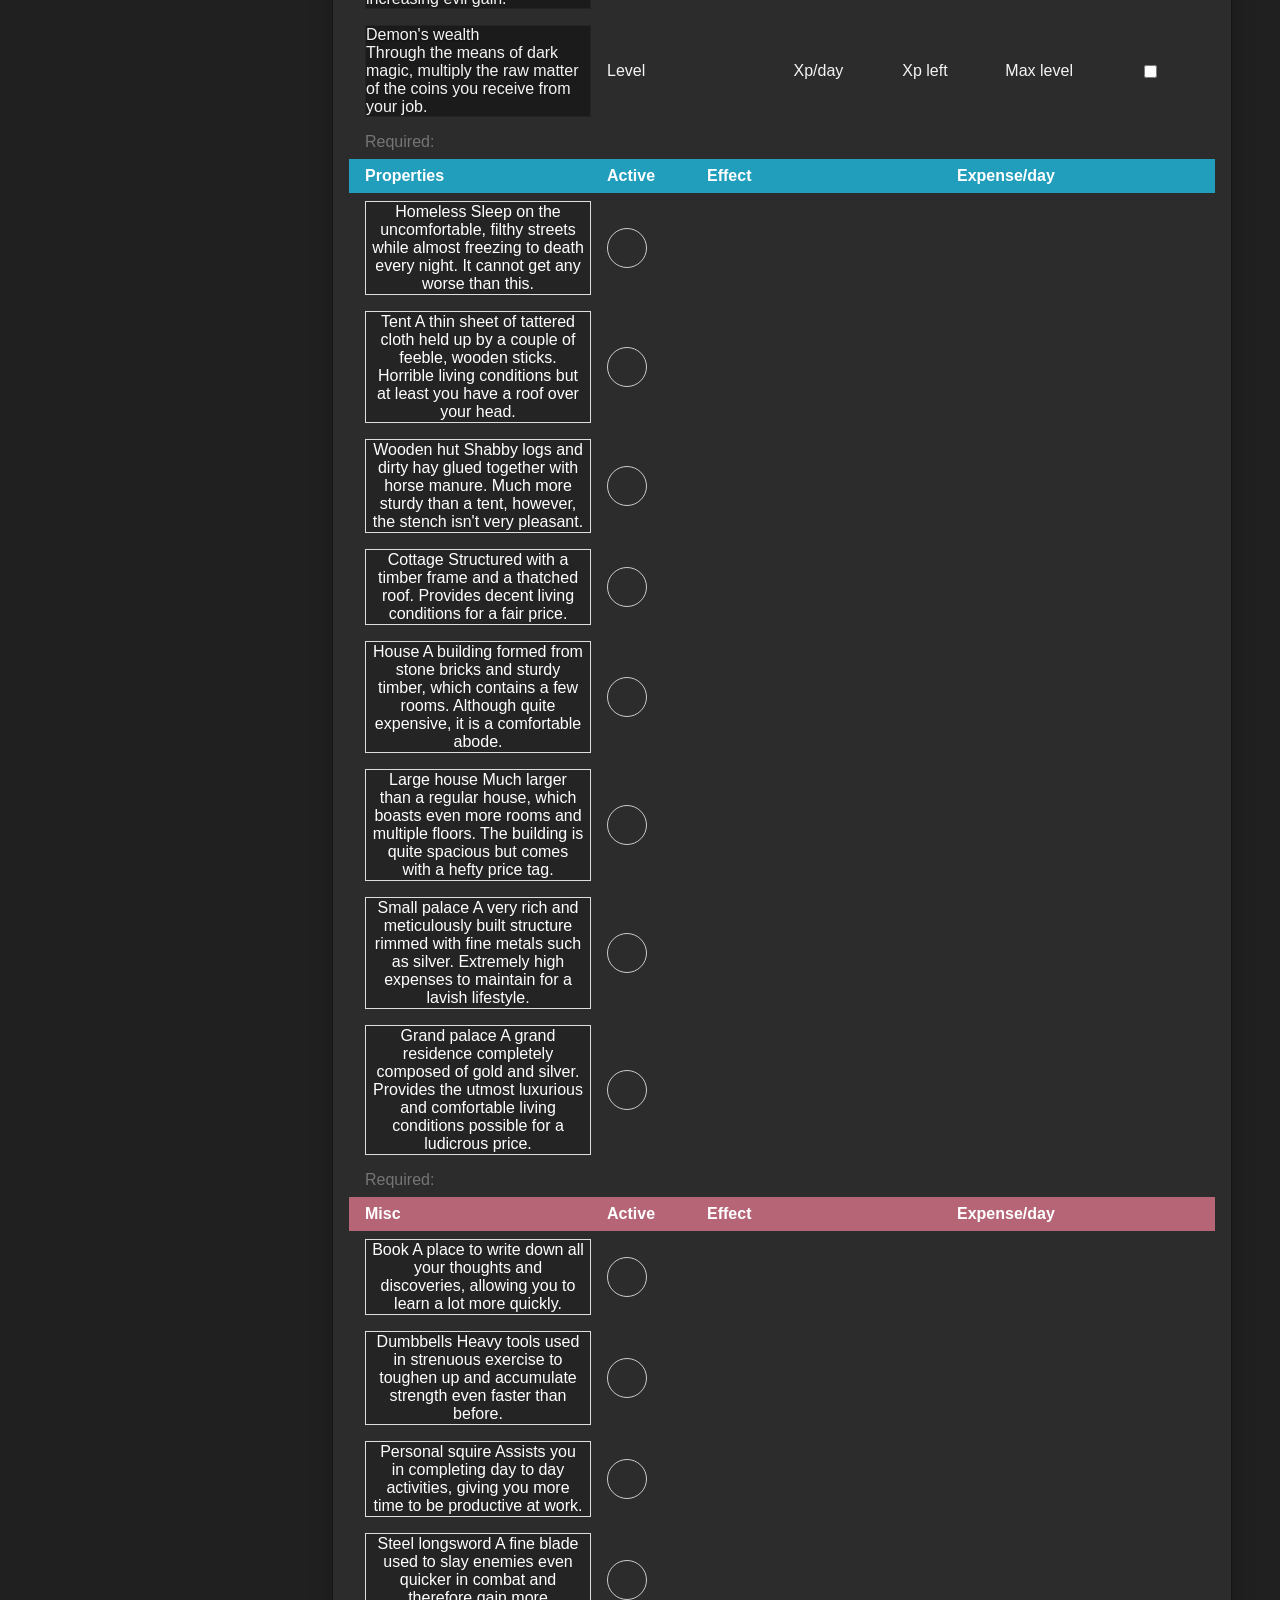
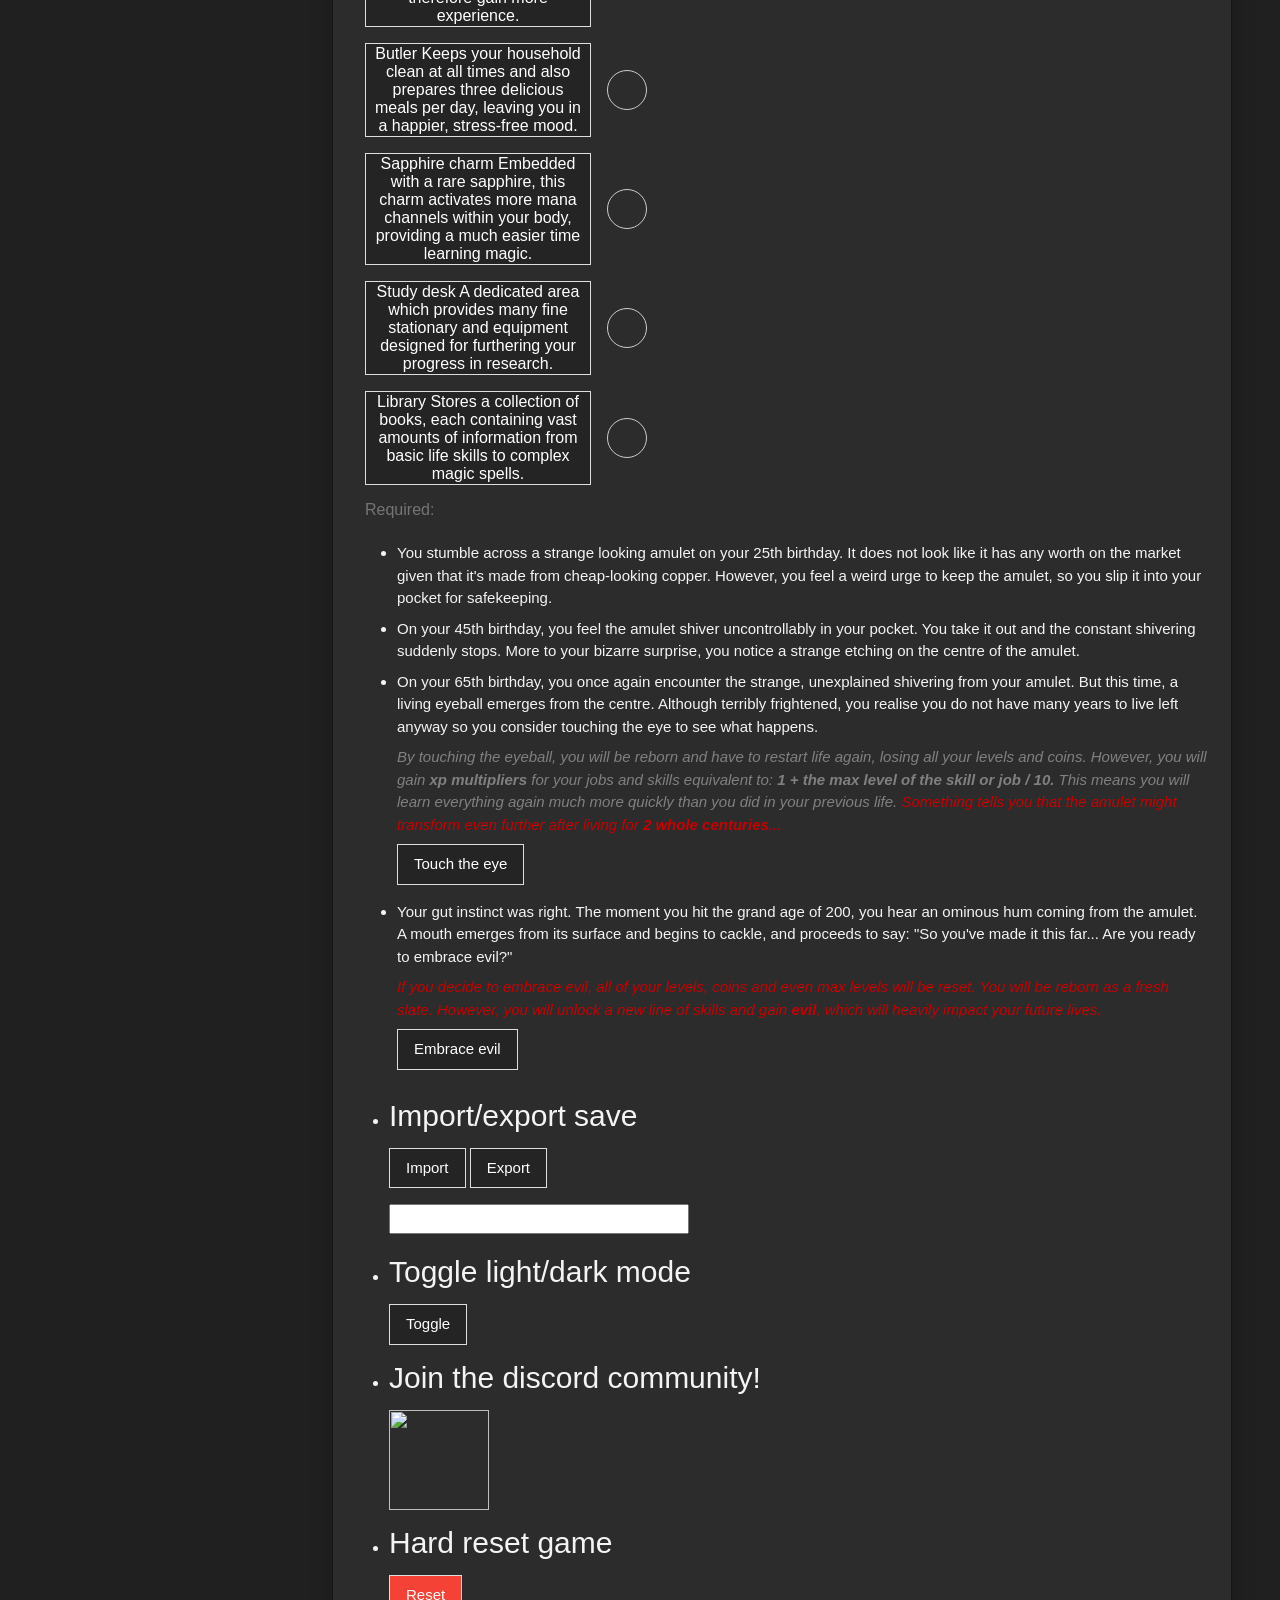
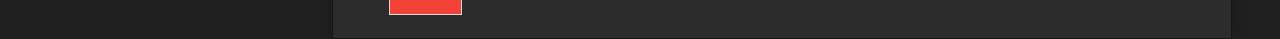
==== commit 3a46f86d: "Fix main runtime stability" ====
--- a/index.html
+++ b/index.html
@@ -296,14 +296,10 @@
     </div>
 </body>
 
-<script type="text/javascript" src="js/HackTimer.js"></script>
-<script type="text/javascript" src="js/classes.js"></script>
-<script type="text/javascript" src="js/main.js"></script>
-<script type="text/javascript" src="js/reality-break-magic-balance.js"></script>
-<script type="text/javascript" src="js/reality-break-meta.js"></script>
-<script type="text/javascript" src="js/reality-break-upgrades.js"></script>
-<script type="text/javascript" src="js/reality-break-column.js"></script>
-<script type="text/javascript" src="js/reality-break-autoshop.js"></script>
-<script type="text/javascript" src="js/reality-break-smart-autoskill.js"></script>
-
-</html>+<script type="text/javascript" src="js/HackTimer.js"></script>
+<script type="text/javascript" src="js/classes.js"></script>
+<script type="text/javascript" src="js/main.js"></script>
+<script type="text/javascript" src="js/reality-break-meta.js"></script>
+<script type="text/javascript" src="js/reality-break-autoshop.js"></script>
+
+</html>
--- a/css/reality-break-polish.css
+++ b/css/reality-break-polish.css
@@ -14,40 +14,121 @@
   --rb-blue: #2d8dda;
 }
 
-body.dark { background: var(--rb-bg); color: var(--rb-text); }
-h1 { margin-top: 0; color: #f5f5f5; letter-spacing: 0.2px; text-shadow: 0 2px 12px rgba(0, 0, 0, 0.35); }
-.panel { background: var(--rb-panel) !important; border: 1px solid var(--rb-border) !important; box-shadow: 0 8px 22px rgba(0, 0, 0, 0.18); }
+body.dark {
+  background: var(--rb-bg);
+  color: var(--rb-text);
+}
 
-/* The original tab bar has inline height: 40px. Our polish padding made tabs leak out; force auto height. */
-.panel.w3-margin-left[style*="height: 40px"] { height: auto !important; min-height: 40px !important; overflow: visible !important; padding-bottom: 0 !important; }
-.panel.w3-margin-left[style*="height: 40px"] .tabButton { min-height: 38px !important; display: inline-flex !important; align-items: center !important; justify-content: center !important; padding-top: 7px !important; padding-bottom: 7px !important; }
+h1 {
+  margin-top: 0;
+  color: #f5f5f5;
+  letter-spacing: 0.2px;
+  text-shadow: 0 2px 12px rgba(0, 0, 0, 0.35);
+}
 
-.tabButton { transition: background-color 0.12s ease, color 0.12s ease, box-shadow 0.12s ease; border-right: 1px solid rgba(255, 255, 255, 0.03); }
-.tabButton:hover { background: #3a3a3a !important; }
-.tabButton.w3-blue-gray { background: #607d8b !important; box-shadow: inset 0 -2px 0 rgba(255, 255, 255, 0.12); }
-.button, .item-button { border: 1px solid #dedede !important; background: #242424 !important; color: #ffffff !important; transition: border-color 0.12s ease, background-color 0.12s ease; }
-.button:hover, .item-button:hover { border-color: var(--rb-active) !important; background: #363636 !important; }
+.panel {
+  background: var(--rb-panel) !important;
+  border: 1px solid var(--rb-border) !important;
+  box-shadow: 0 8px 22px rgba(0, 0, 0, 0.18);
+}
 
-table.w3-table { border-collapse: separate; border-spacing: 0; }
-tr.headerRow th { font-size: 16px; padding-top: 8px !important; padding-bottom: 8px !important; }
-td, th { vertical-align: middle !important; }
-.progress-bar { border-radius: 0; overflow: hidden; background: #1b1b1b; border: 1px solid rgba(255, 255, 255, 0.04); }
-.progress-bar:hover { box-shadow: 0 0 0 1px rgba(225, 165, 0, 0.28); }
-.progress-fill { transition: width 0.18s linear; }
-.progress-text { text-shadow: 0 1px 2px rgba(0, 0, 0, 0.6); }
+.tabButton {
+  transition: background-color 0.12s ease, color 0.12s ease, box-shadow 0.12s ease;
+  border-right: 1px solid rgba(255, 255, 255, 0.03);
+}
 
-#coinDisplay { font-weight: 700; letter-spacing: 0.2px; }
-#signDisplay, #netDisplay { font-size: 17px; font-weight: 800; }
-/* Net/day stays important through text weight only. No extra highlighted box. */
-#netDisplay { display: inline; padding: 0; border-radius: 0; background: transparent !important; }
-#incomeDisplay, #expenseDisplay { opacity: 0.82; }
-#quickTaskDisplay .progress-bar { box-shadow: 0 2px 6px rgba(0, 0, 0, 0.18); }
-.requiredRow td { background: rgba(0, 0, 0, 0.08); color: #a8a8a8 !important; }
+.tabButton:hover {
+  background: #3a3a3a !important;
+}
 
-#evilInfo { display: none; }
-body.rb-evil-opened #evilInfo { display: inline; }
+.tabButton.w3-blue-gray {
+  background: #607d8b !important;
+  box-shadow: inset 0 -2px 0 rgba(255, 255, 255, 0.12);
+}
 
-/* Auto-shop is intentionally a compact separate block in the sidebar. */
+.button, .item-button {
+  border: 1px solid #dedede !important;
+  background: #242424 !important;
+  color: #ffffff !important;
+  transition: border-color 0.12s ease, background-color 0.12s ease;
+}
+
+.button:hover, .item-button:hover {
+  border-color: var(--rb-active) !important;
+  background: #363636 !important;
+}
+
+table.w3-table {
+  border-collapse: separate;
+  border-spacing: 0;
+}
+
+tr.headerRow th {
+  font-size: 16px;
+  padding-top: 8px !important;
+  padding-bottom: 8px !important;
+}
+
+td, th {
+  vertical-align: middle !important;
+}
+
+.progress-bar {
+  border-radius: 0;
+  overflow: hidden;
+  background: #1b1b1b;
+  border: 1px solid rgba(255, 255, 255, 0.04);
+}
+
+.progress-bar:hover {
+  box-shadow: 0 0 0 1px rgba(225, 165, 0, 0.28);
+}
+
+.progress-fill {
+  transition: width 0.18s linear;
+}
+
+.progress-text {
+  text-shadow: 0 1px 2px rgba(0, 0, 0, 0.6);
+}
+
+#coinDisplay {
+  font-weight: 700;
+  letter-spacing: 0.2px;
+}
+
+#signDisplay, #netDisplay {
+  font-size: 17px;
+  font-weight: 800;
+}
+
+#netDisplay {
+  display: inline-block;
+  padding: 1px 3px;
+  border-radius: 2px;
+}
+
+#incomeDisplay, #expenseDisplay {
+  opacity: 0.82;
+}
+
+#quickTaskDisplay .progress-bar {
+  box-shadow: 0 2px 6px rgba(0, 0, 0, 0.18);
+}
+
+.requiredRow td {
+  background: rgba(0, 0, 0, 0.08);
+  color: #a8a8a8 !important;
+}
+
+#evilInfo {
+  display: none;
+}
+
+body.rb-evil-opened #evilInfo {
+  display: inline;
+}
+
 #realityBreakAutoShop {
   display: block;
   margin-top: 8px;
@@ -55,9 +136,58 @@
   border: 1px solid #3c3c3c;
   background: #252525;
 }
-#realityBreakAutoShop.locked { opacity: 0.72; }
-#realityBreakAutoShop .rb-title { color: var(--rb-active); font-weight: 700; }
-#realityBreakAutoShop .rb-note { margin-top: 3px; color: #8f8f8f; font-size: 12px; }
-#realityBreakAutoShop input { margin-left: 6px; }
 
-#realityBreakMetaPanel { border-top: 1px solid #444; margin-top: 16px; padding-top: 8px; }
+#realityBreakAutoShop.locked {
+  opacity: 0.72;
+}
+
+#realityBreakAutoShop .rb-title {
+  color: var(--rb-active);
+  font-weight: 700;
+}
+
+#realityBreakAutoShop .rb-note {
+  margin-top: 3px;
+  color: #8f8f8f;
+  font-size: 12px;
+}
+
+#realityBreakAutoShop input {
+  margin-left: 6px;
+}
+
+#realityBreakMetaPanel {
+  border-top: 1px solid #444;
+  margin-top: 16px;
+  padding-top: 8px;
+}
+
+#realityBreakColumn {
+  margin-top: 0;
+}
+
+#realityBreakColumn h2 {
+  color: #e1a500;
+  font-size: 22px;
+}
+
+#realityBreakColumn .rb-title {
+  color: #e1a500;
+  font-weight: 700;
+  margin-bottom: 4px;
+}
+
+#realityBreakColumn .rb-note {
+  color: #9a9a9a;
+  margin-bottom: 8px;
+}
+
+.rb-speed-button {
+  margin: 2px 4px 2px 0 !important;
+  padding: 5px 8px !important;
+}
+
+.rb-speed-button.active {
+  border-color: var(--rb-active) !important;
+  color: var(--rb-active) !important;
+}
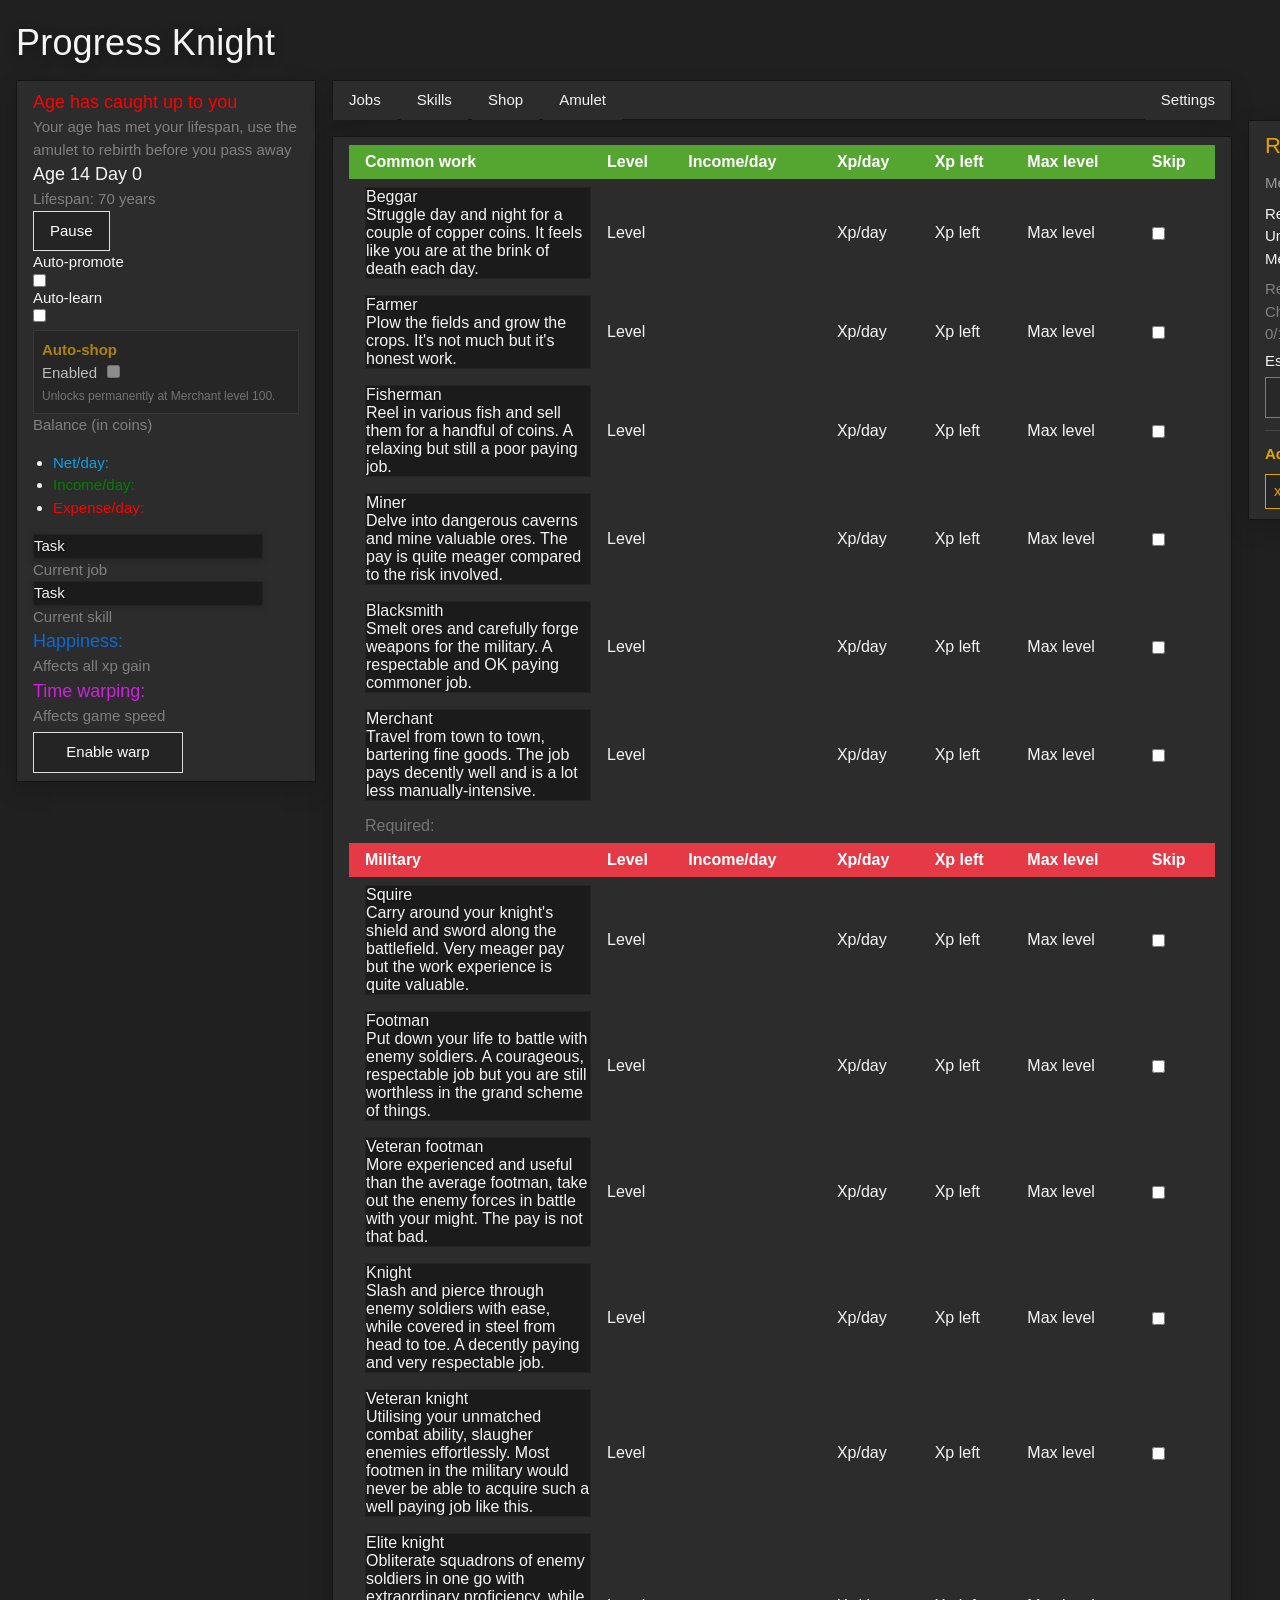
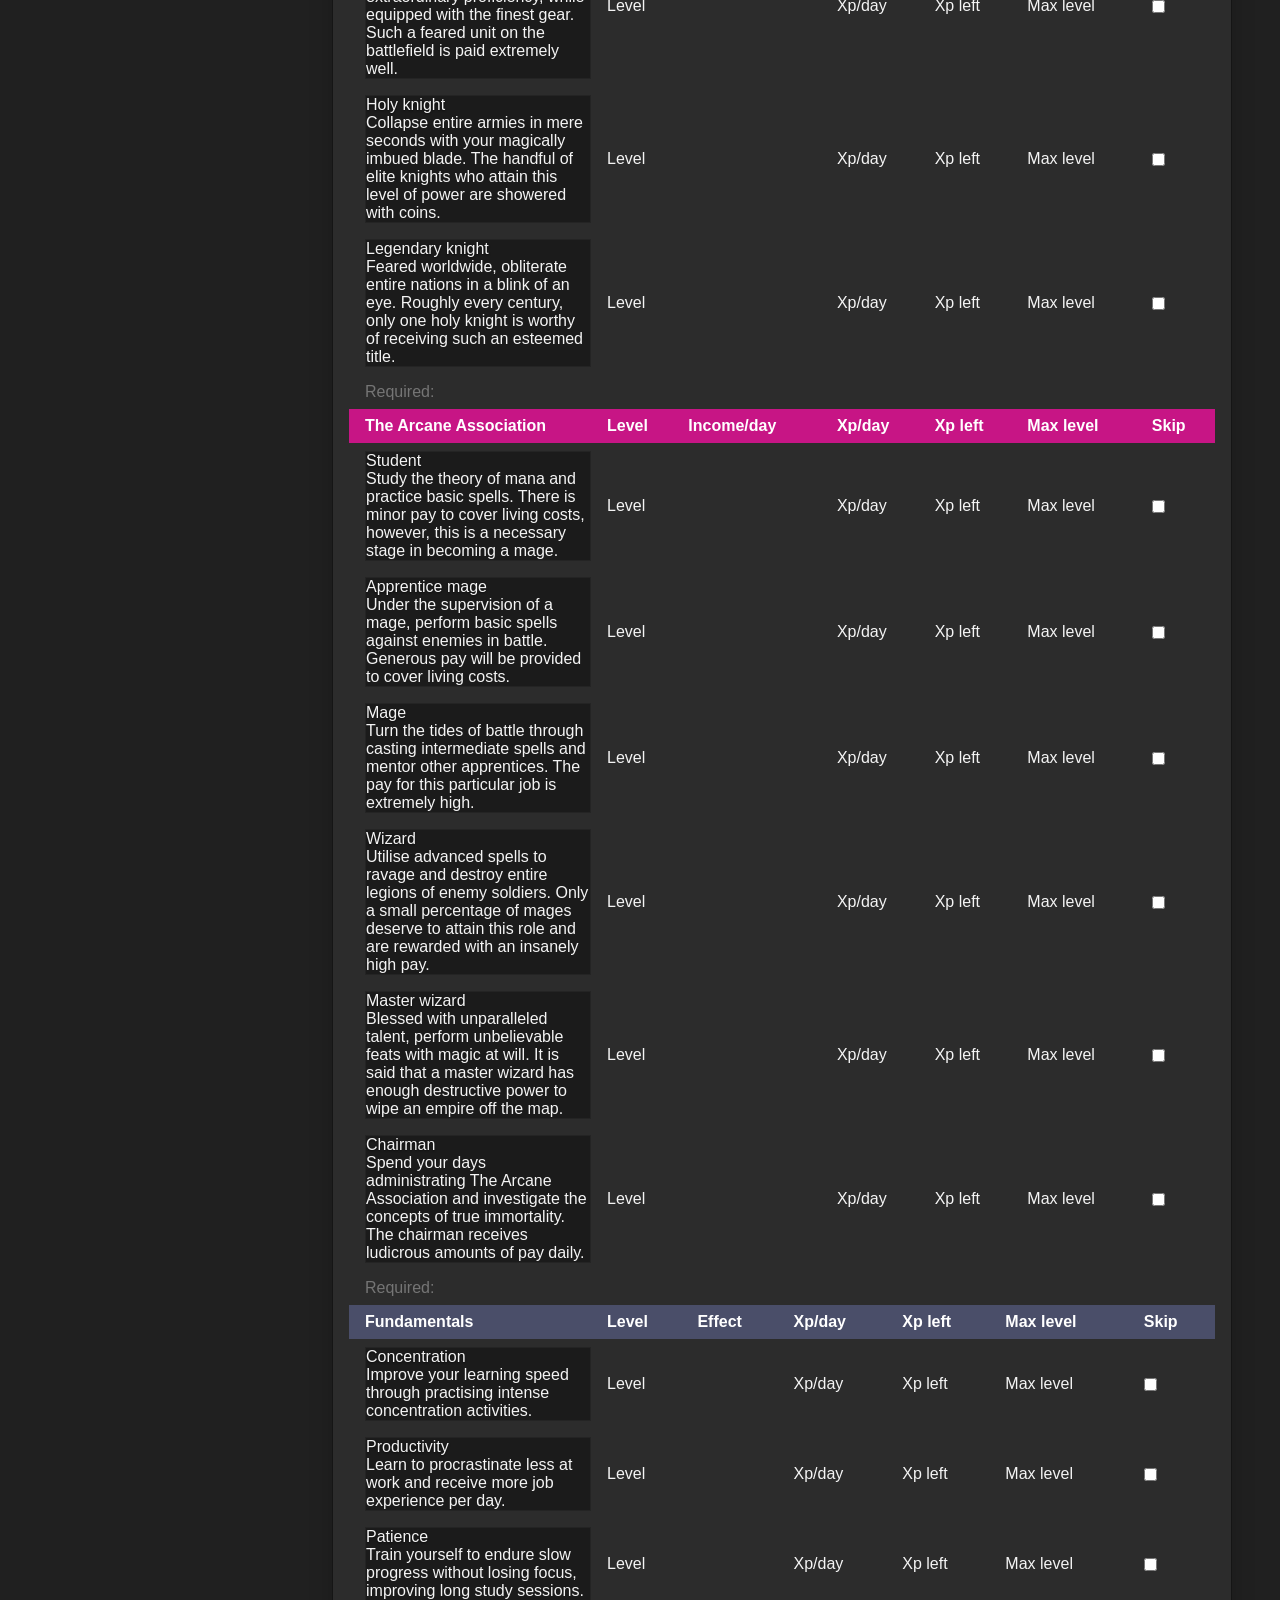
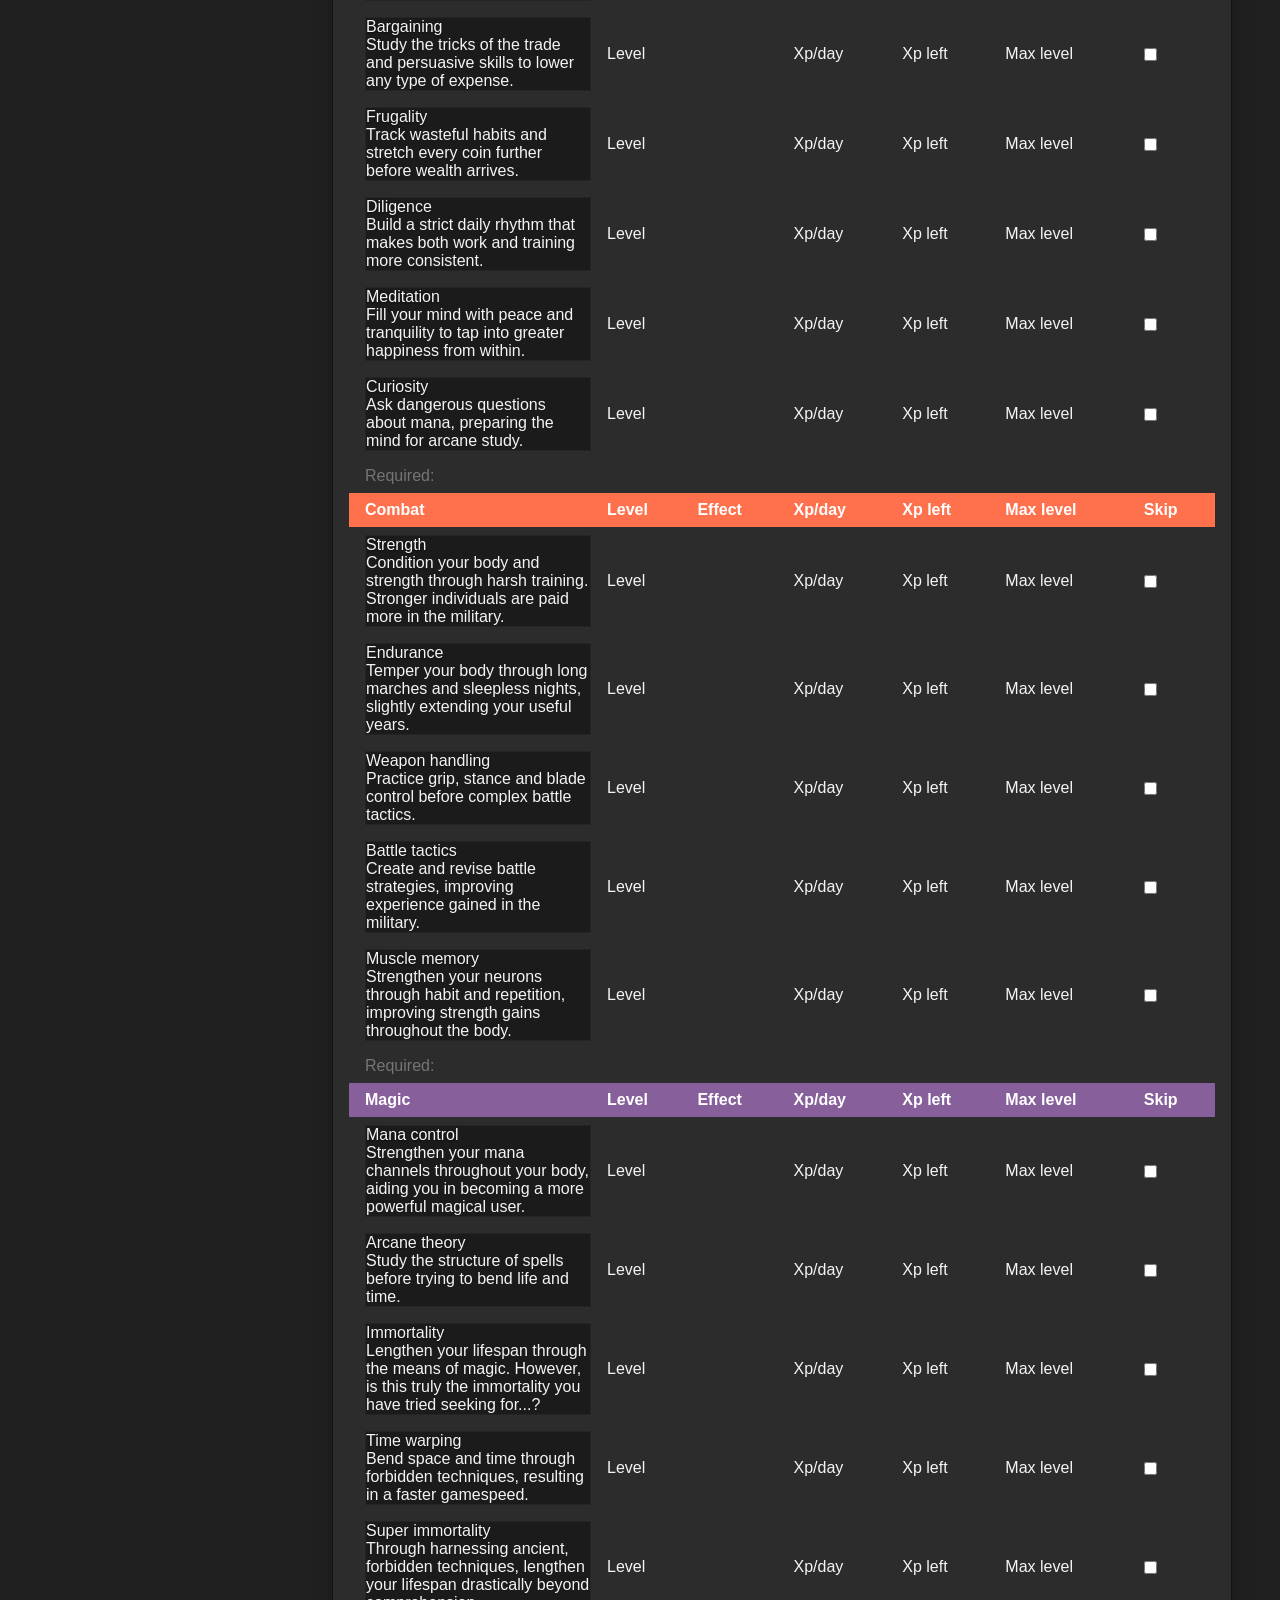
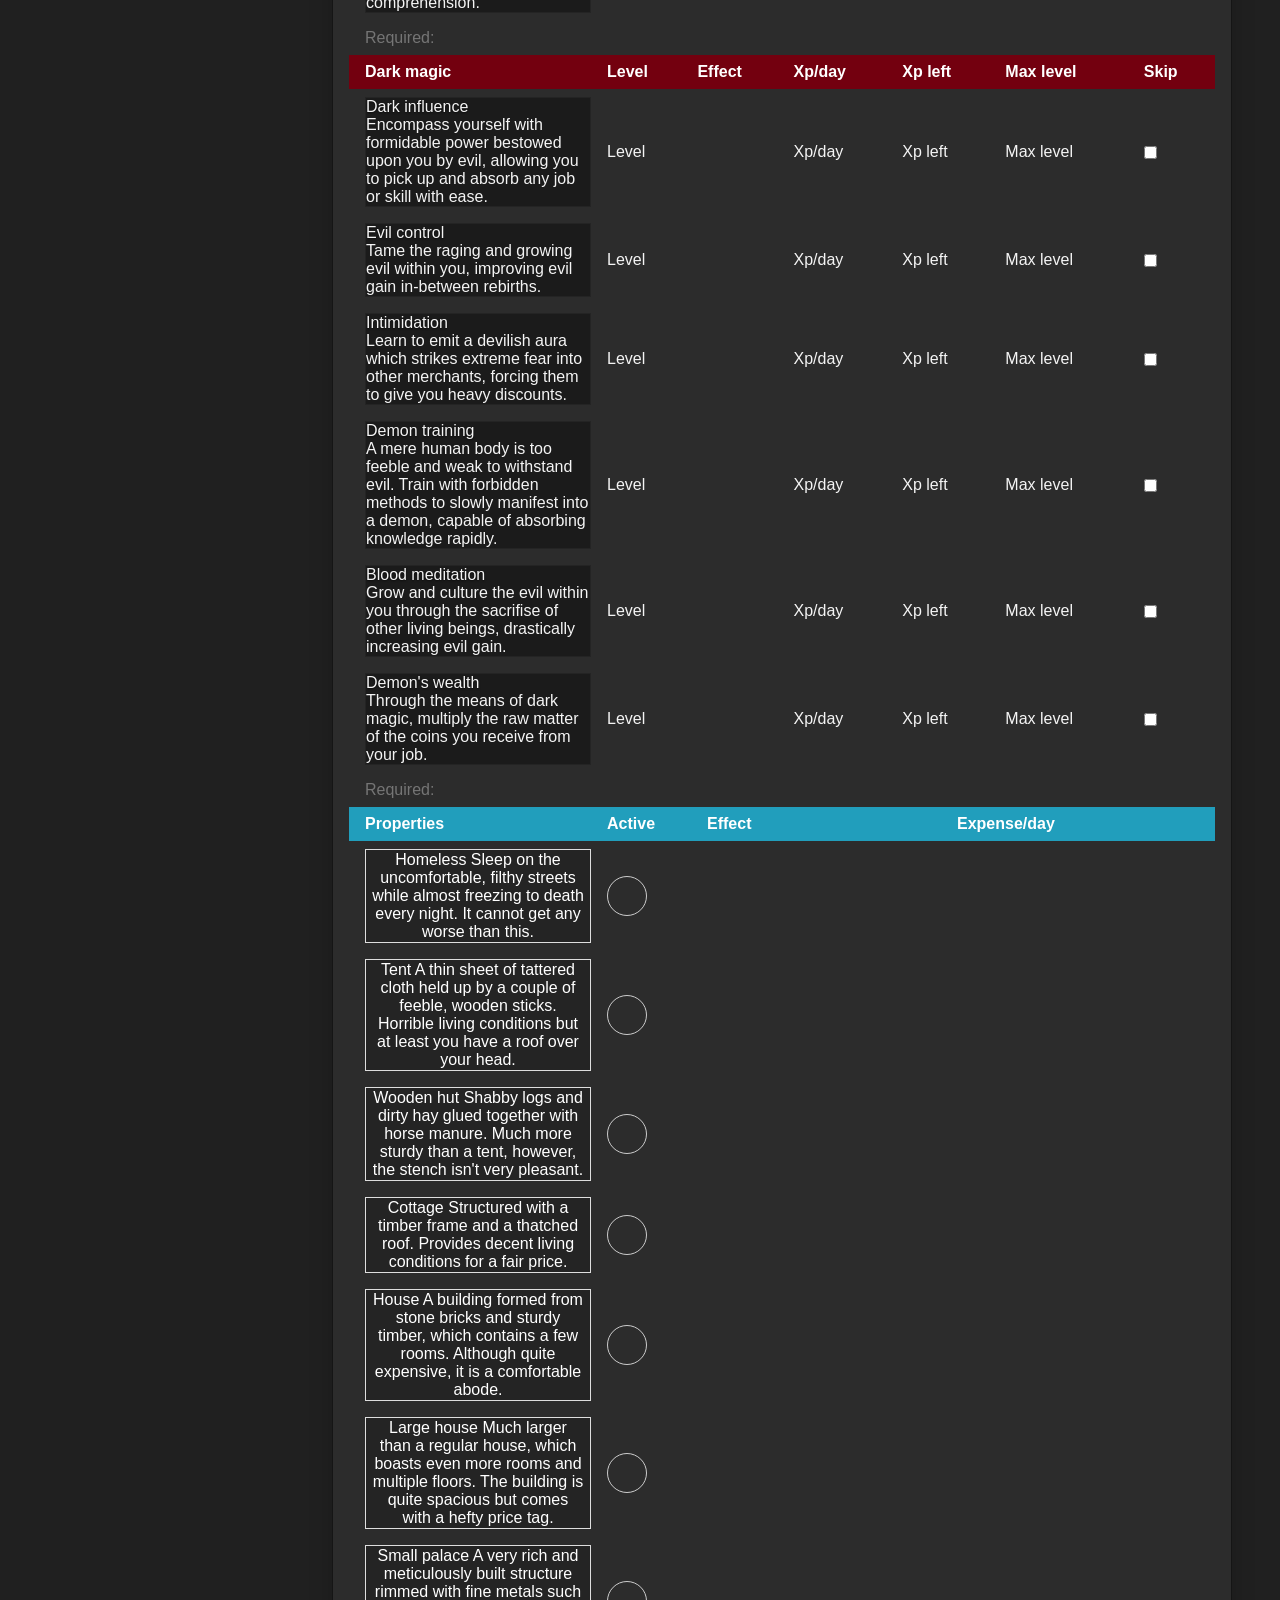
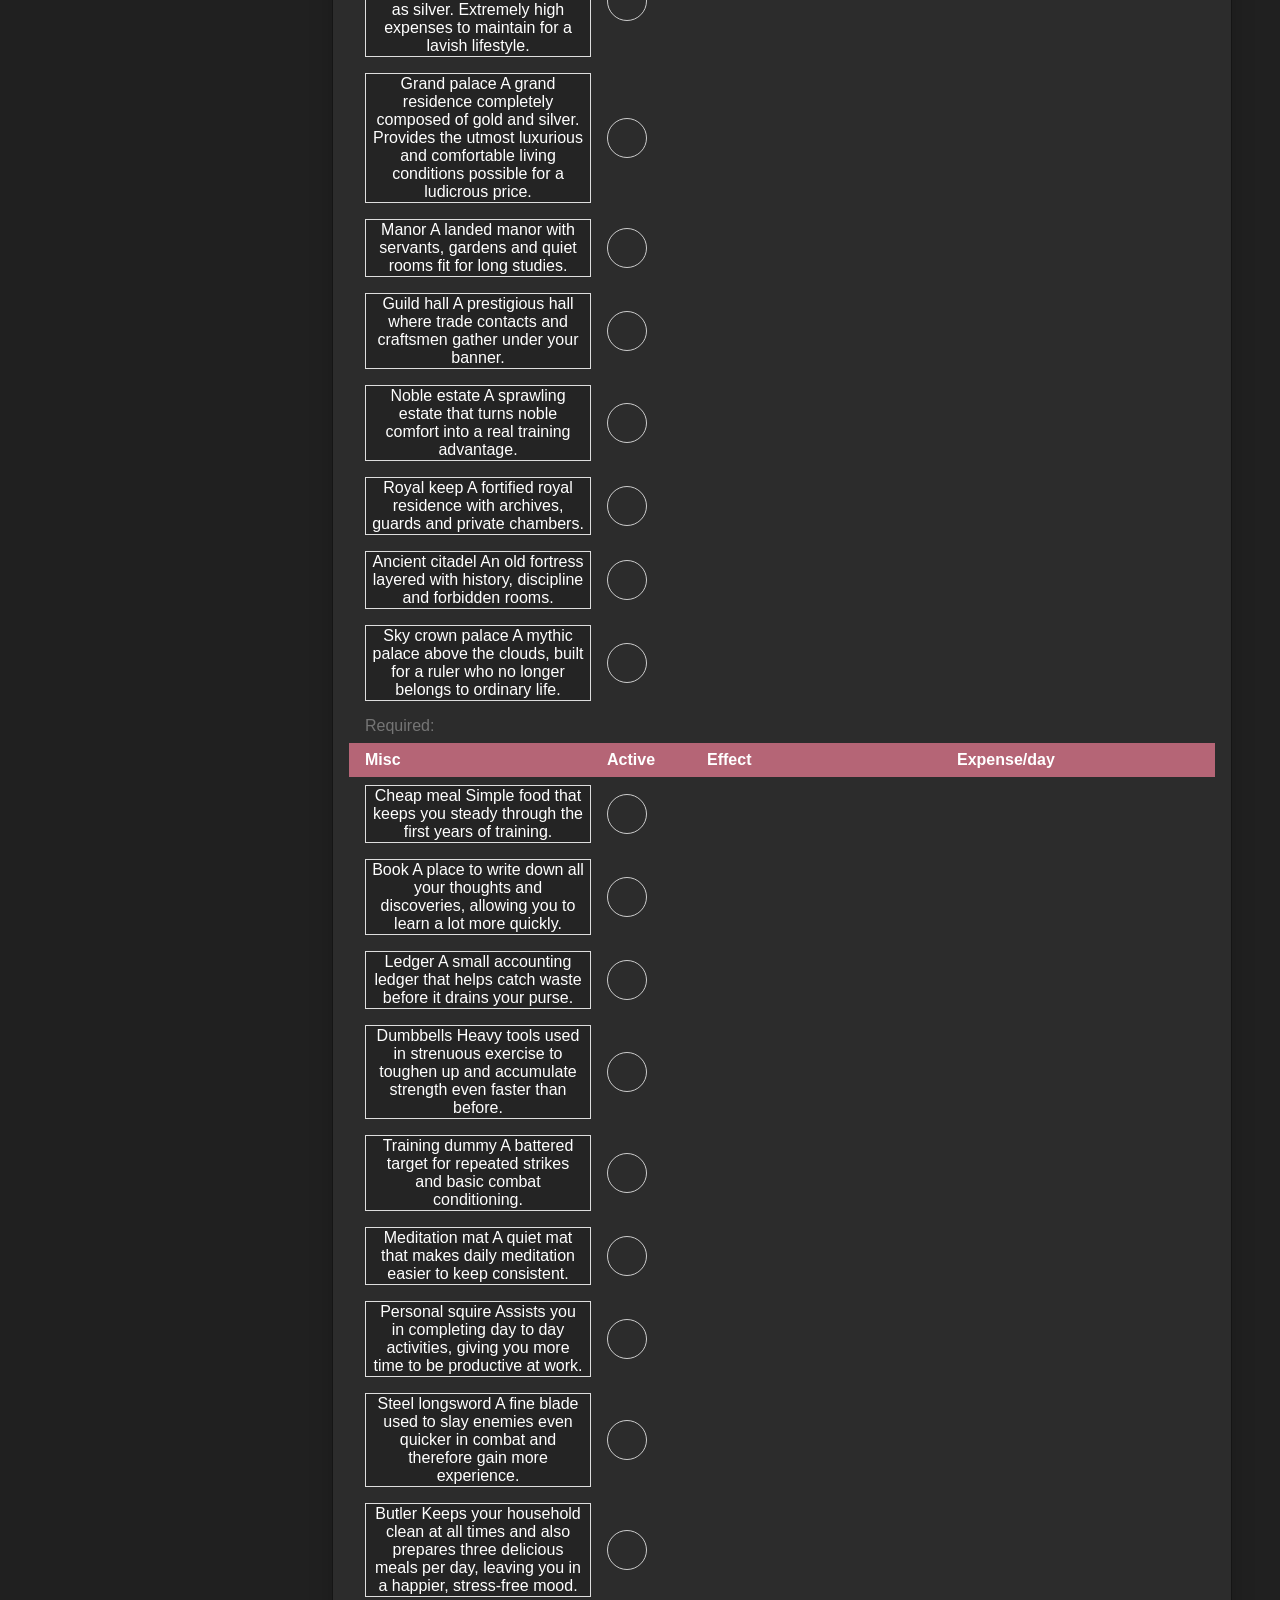
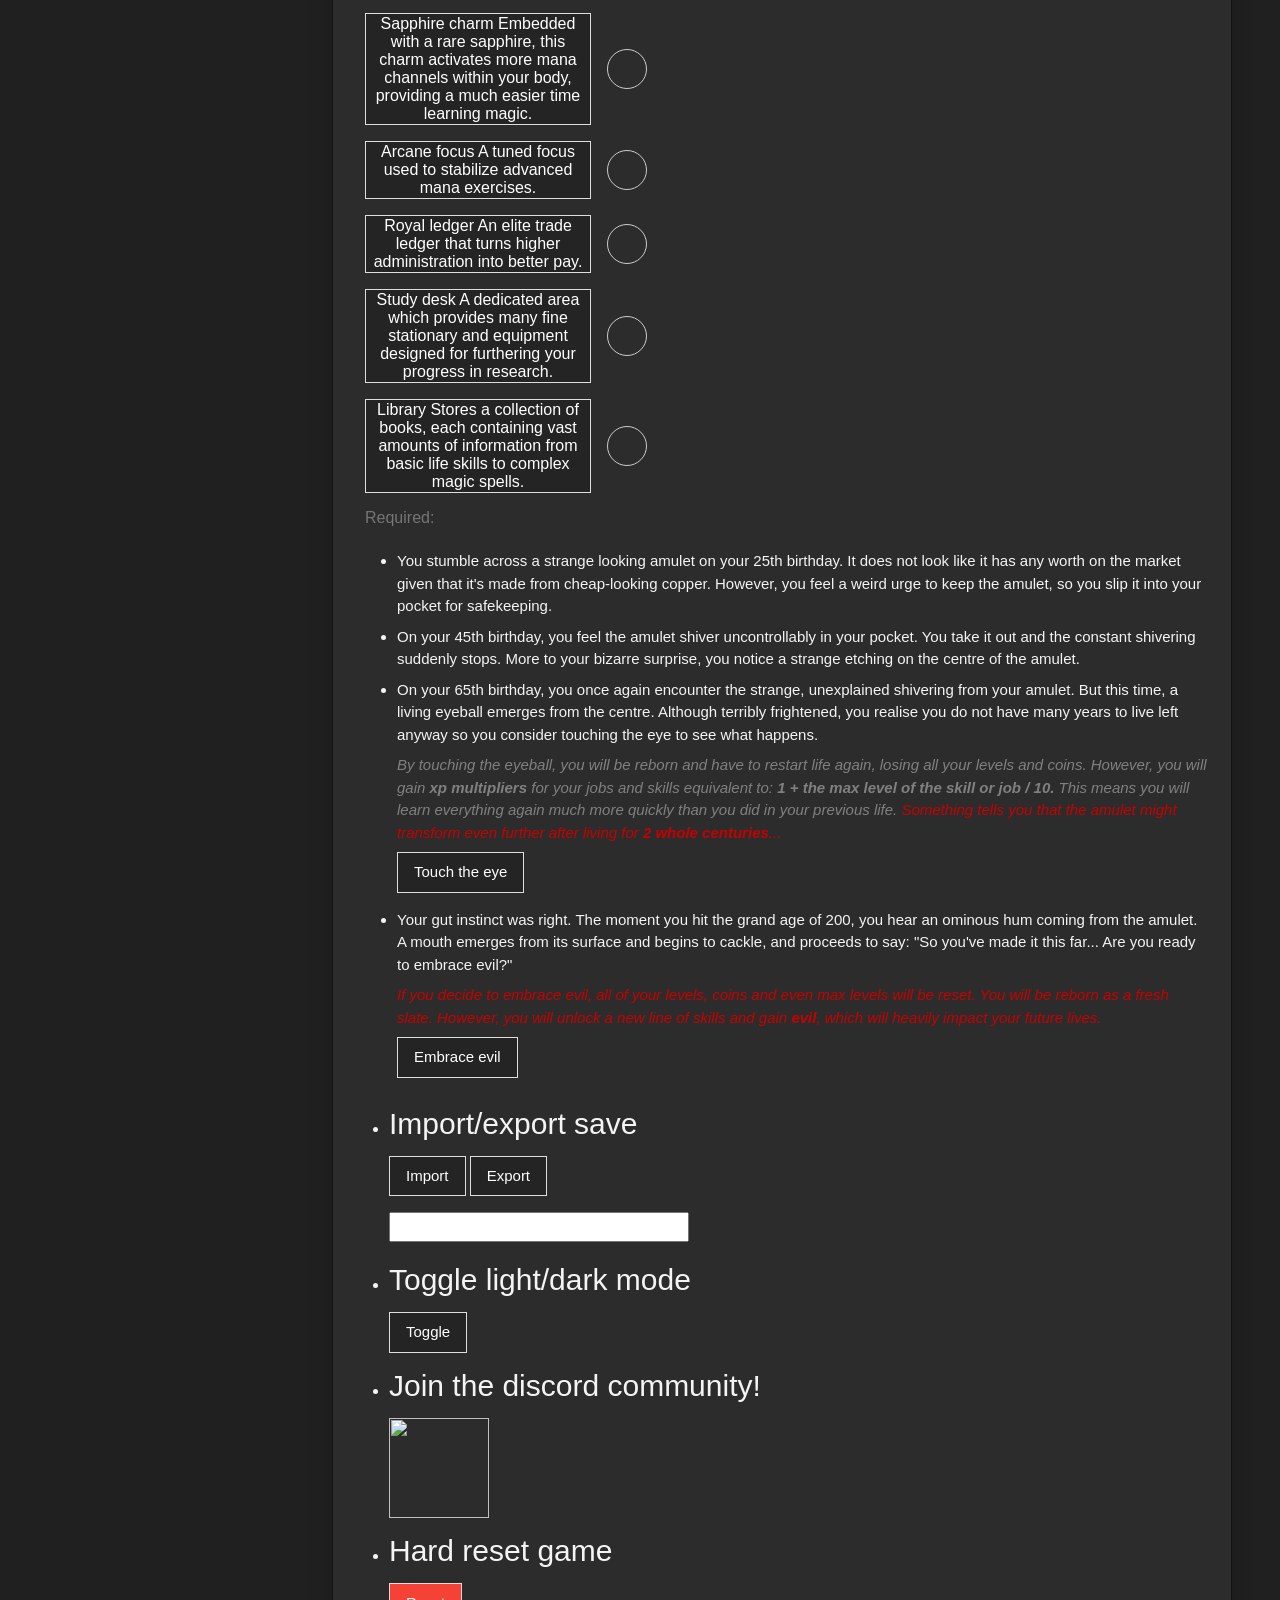
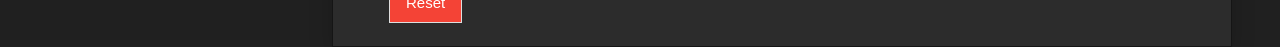
==== commit c78a9c10: "Expand meta progression and polish balance" ====
--- a/index.html
+++ b/index.html
@@ -3,9 +3,10 @@
     <meta charset="UTF-8">
     <meta name="viewport" content="width=device-width, initial-scale=1.0">
     <link rel="stylesheet" type="text/css" href="css/styles.css">
-    <link rel="stylesheet" type="text/css" href="css/dark.css">
-    <link rel="stylesheet" type="text/css" href="css/reality-break-polish.css">
-    <link rel="stylesheet" href="https://www.w3schools.com/w3css/4/w3.css"> 
+    <link rel="stylesheet" type="text/css" href="css/dark.css">
+    <link rel="stylesheet" type="text/css" href="css/reality-break-polish.css">
+    <link rel="icon" href="data:,">
+    <link rel="stylesheet" href="https://www.w3schools.com/w3css/4/w3.css">
     <title>Progress Knight: Reality Break</title>
 </head>
 <body id="body" class="dark">
--- a/css/reality-break-polish.css
+++ b/css/reality-break-polish.css
@@ -182,6 +182,43 @@
   margin-bottom: 8px;
 }
 
+#realityBreakColumn .rb-muted {
+  color: #9a9a9a;
+  font-size: 12px;
+}
+
+#realityBreakColumn hr {
+  border: 0;
+  border-top: 1px solid #444;
+  margin: 12px 0;
+}
+
+#realityBreakColumn button {
+  margin-top: 5px !important;
+}
+
+#realityBreakColumn button:disabled {
+  opacity: 0.45;
+  cursor: not-allowed;
+}
+
+.rb-upgrade,
+.rb-universe {
+  border: 1px solid #3f3f3f;
+  background: #262626;
+  padding: 7px;
+  margin-top: 7px;
+}
+
+.rb-universe.current {
+  border-color: var(--rb-active);
+  background: rgba(225, 165, 0, 0.08);
+}
+
+.rb-universe.locked {
+  opacity: 0.72;
+}
+
 .rb-speed-button {
   margin: 2px 4px 2px 0 !important;
   padding: 5px 8px !important;
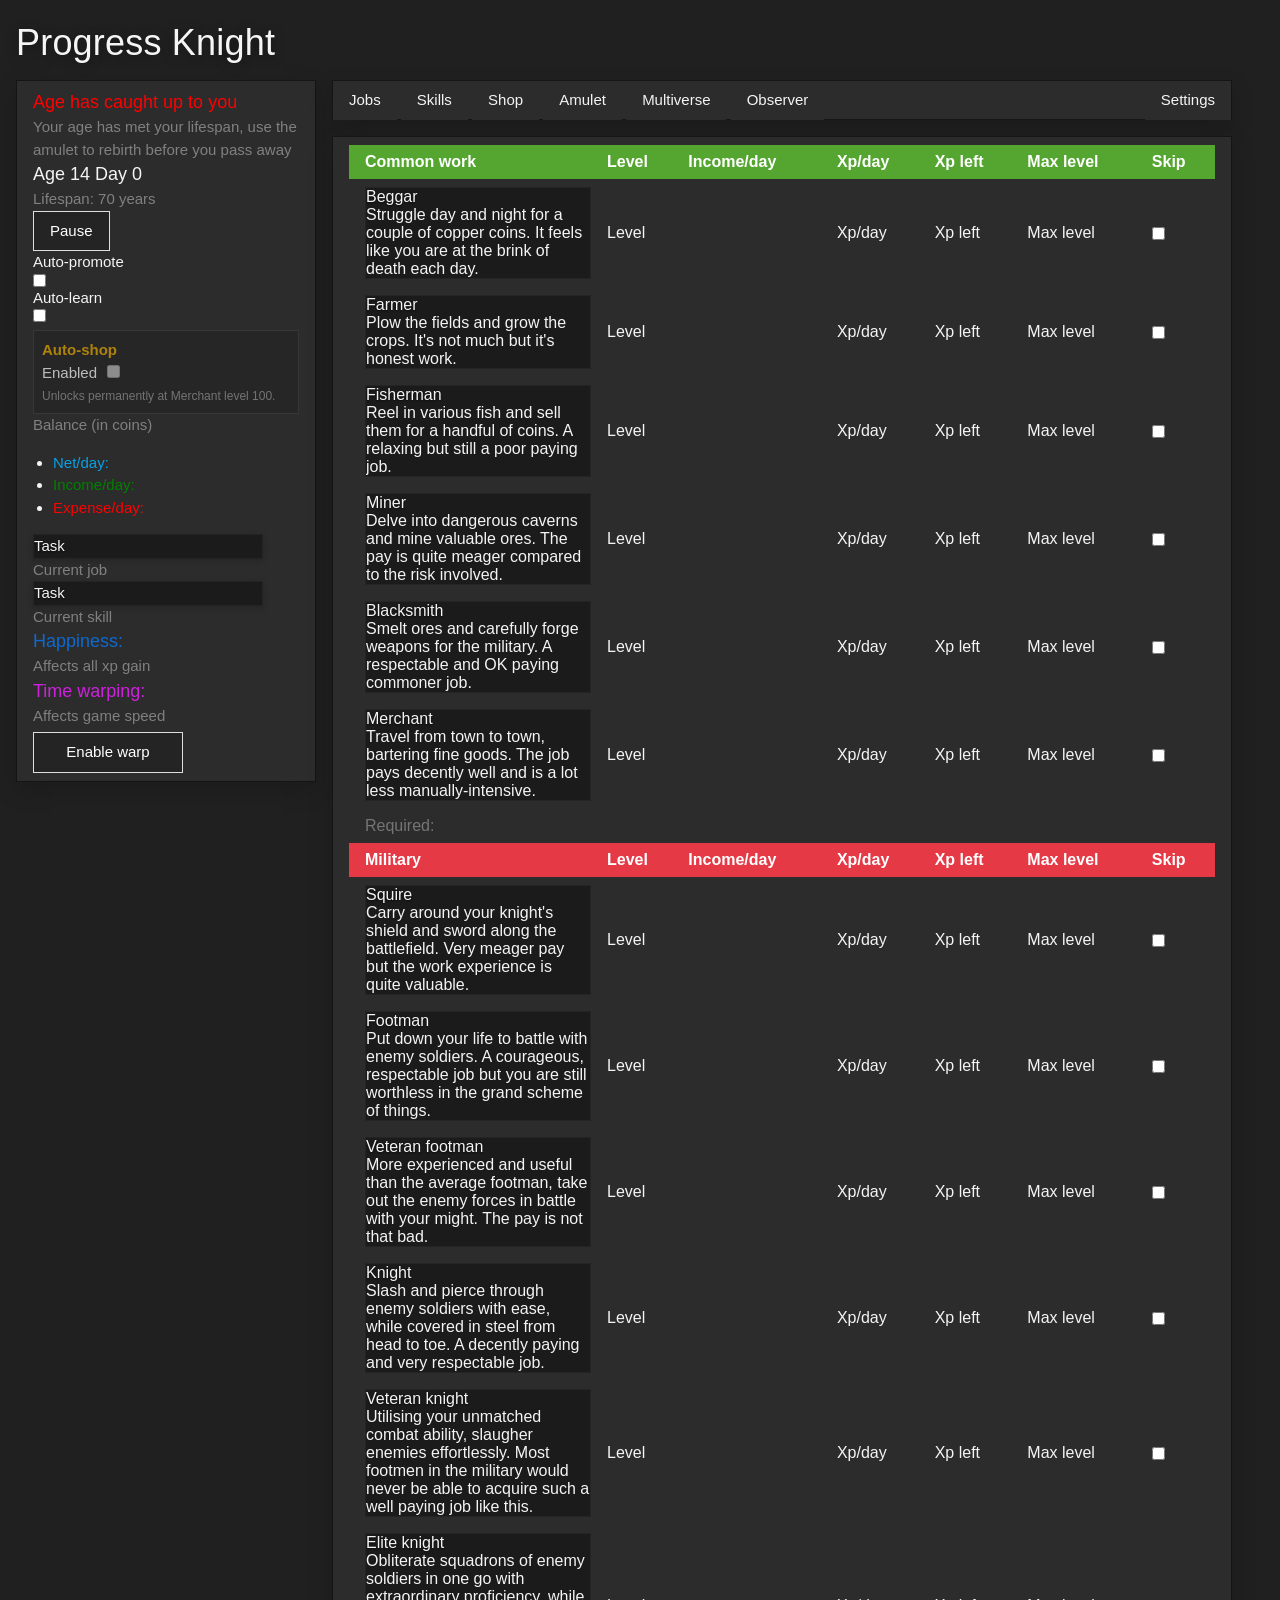
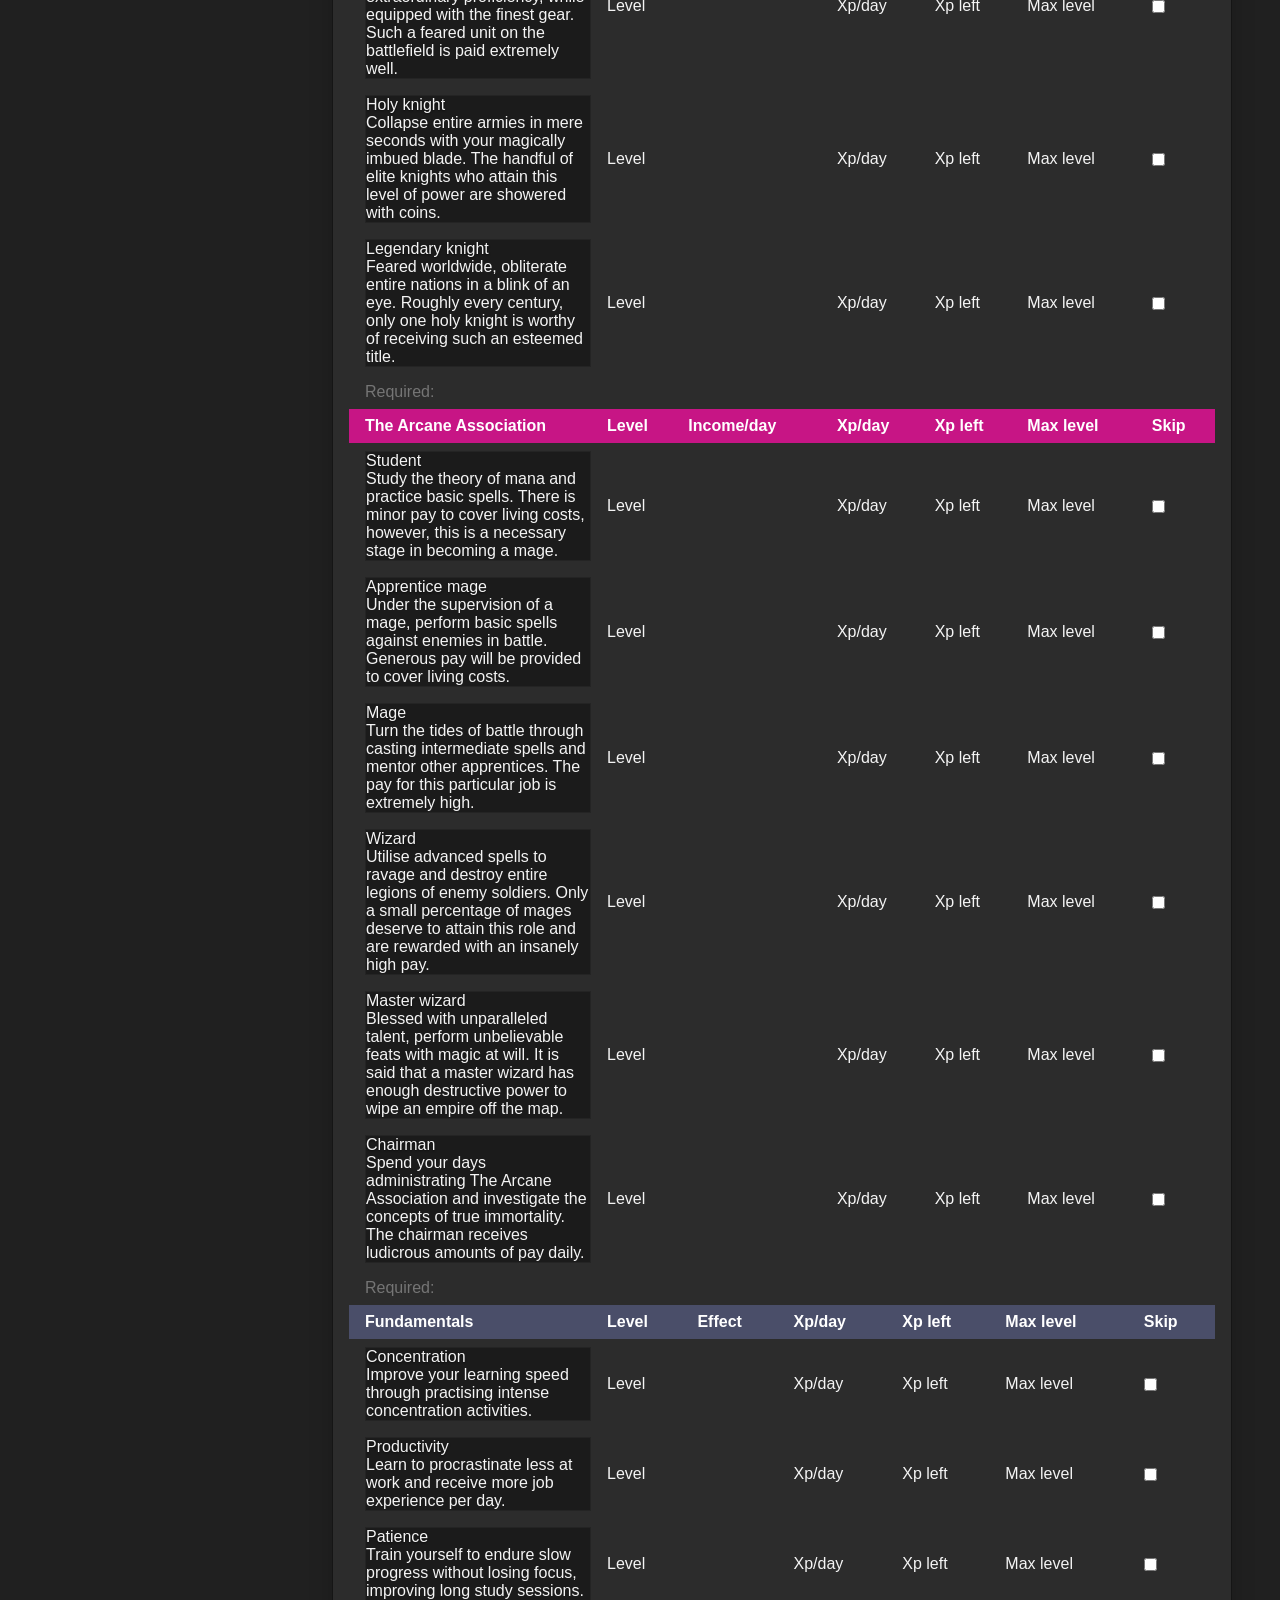
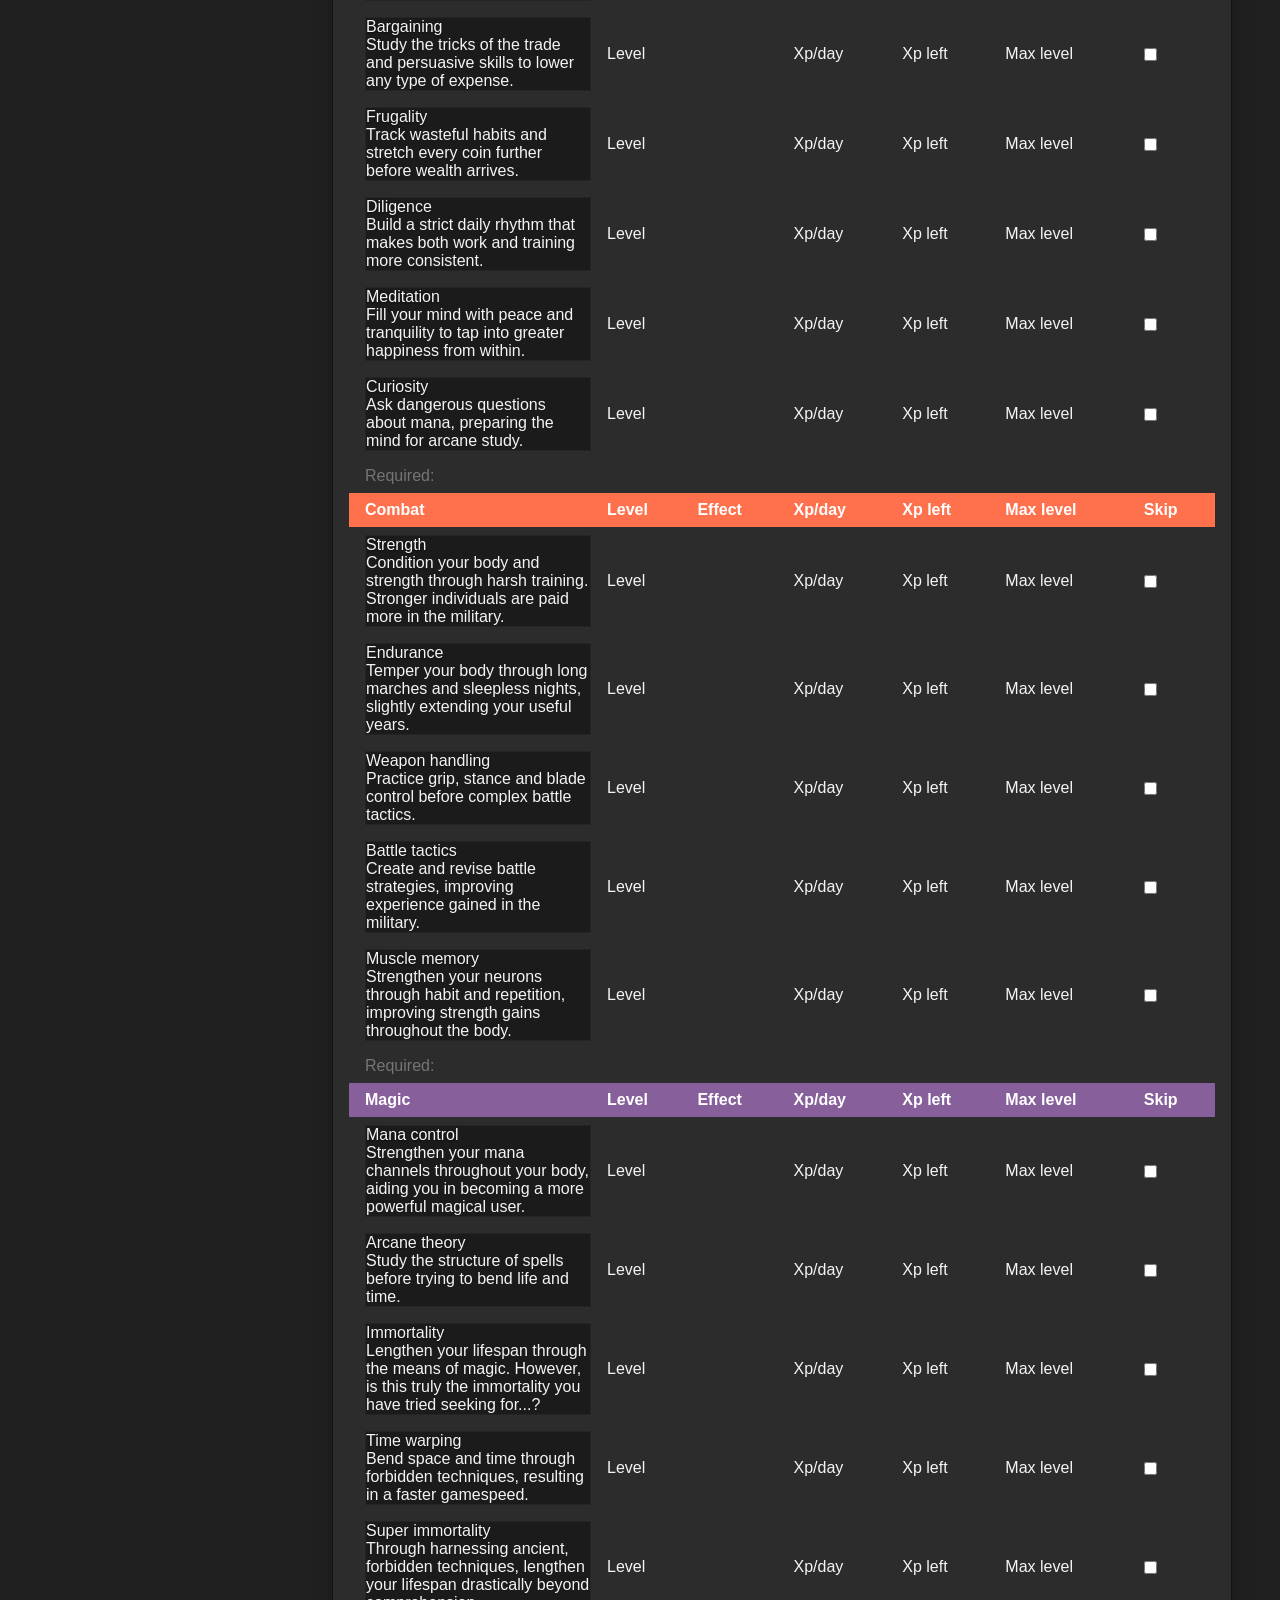
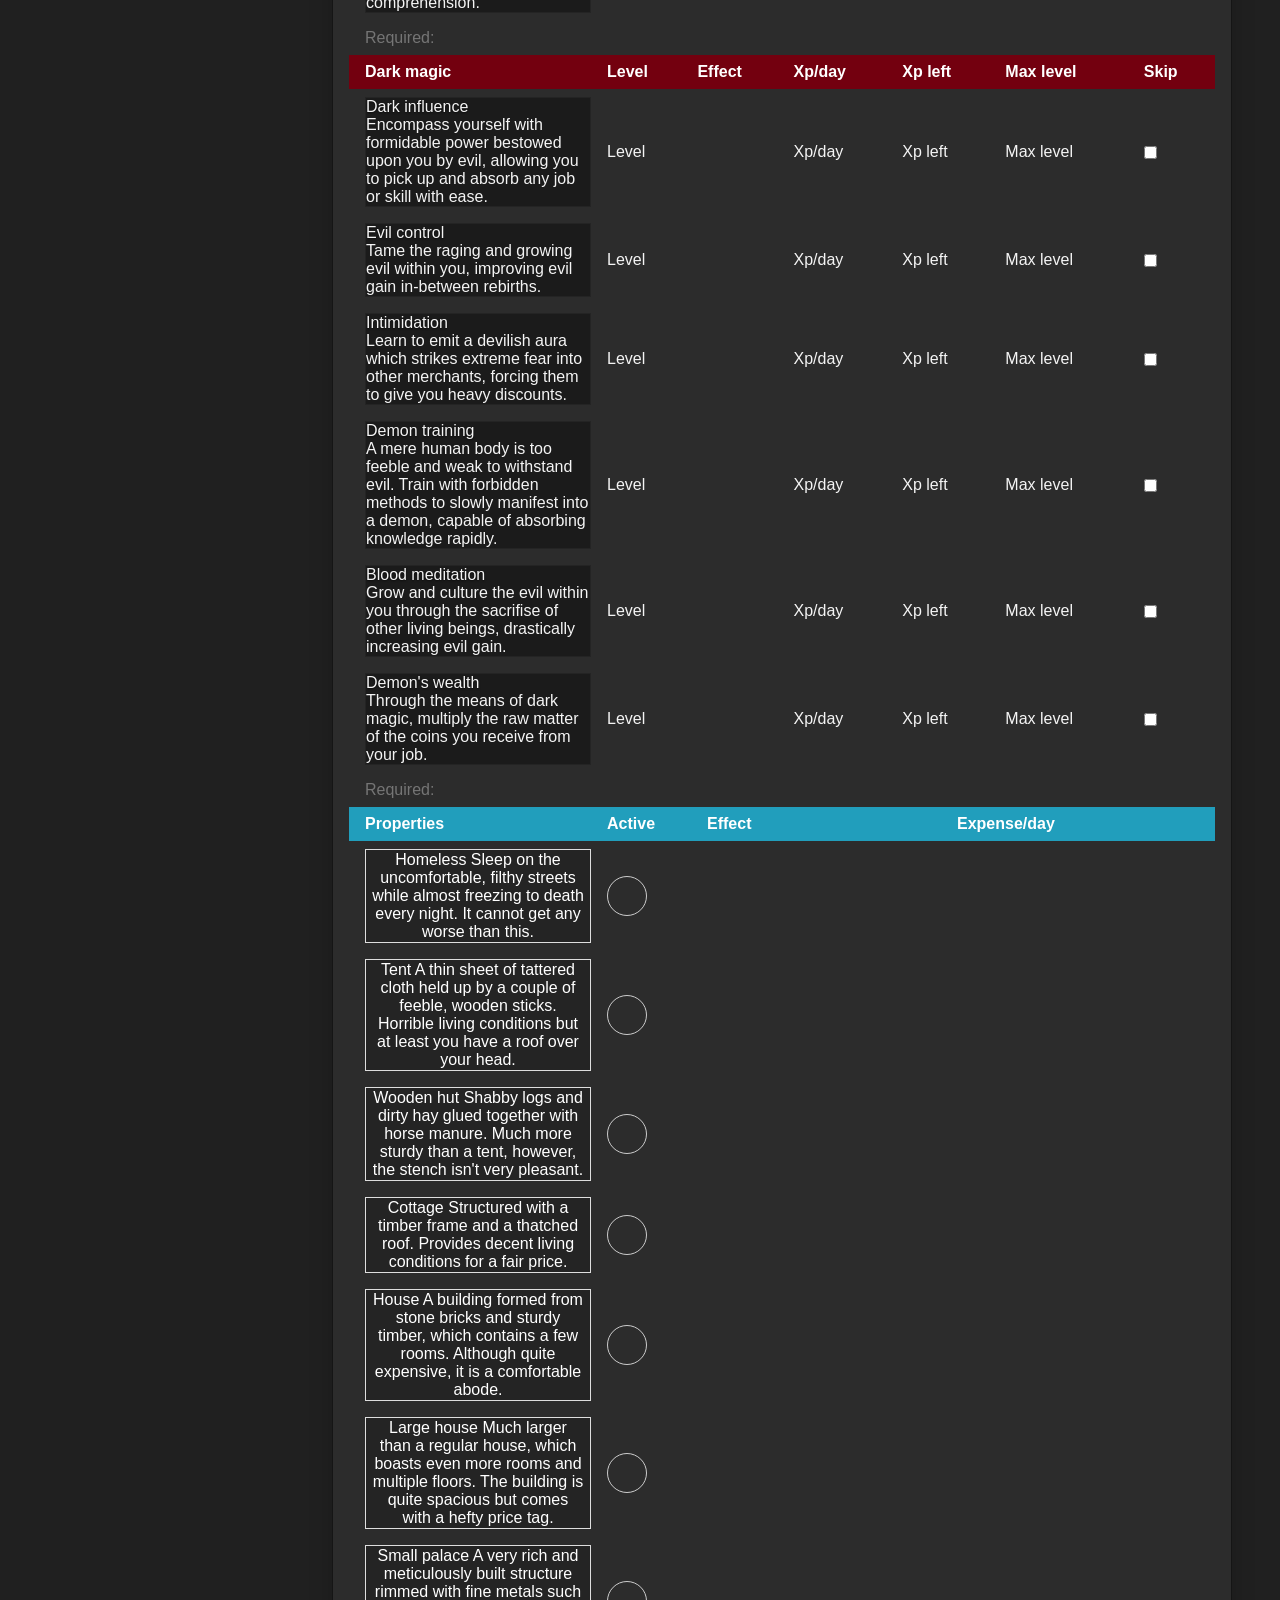
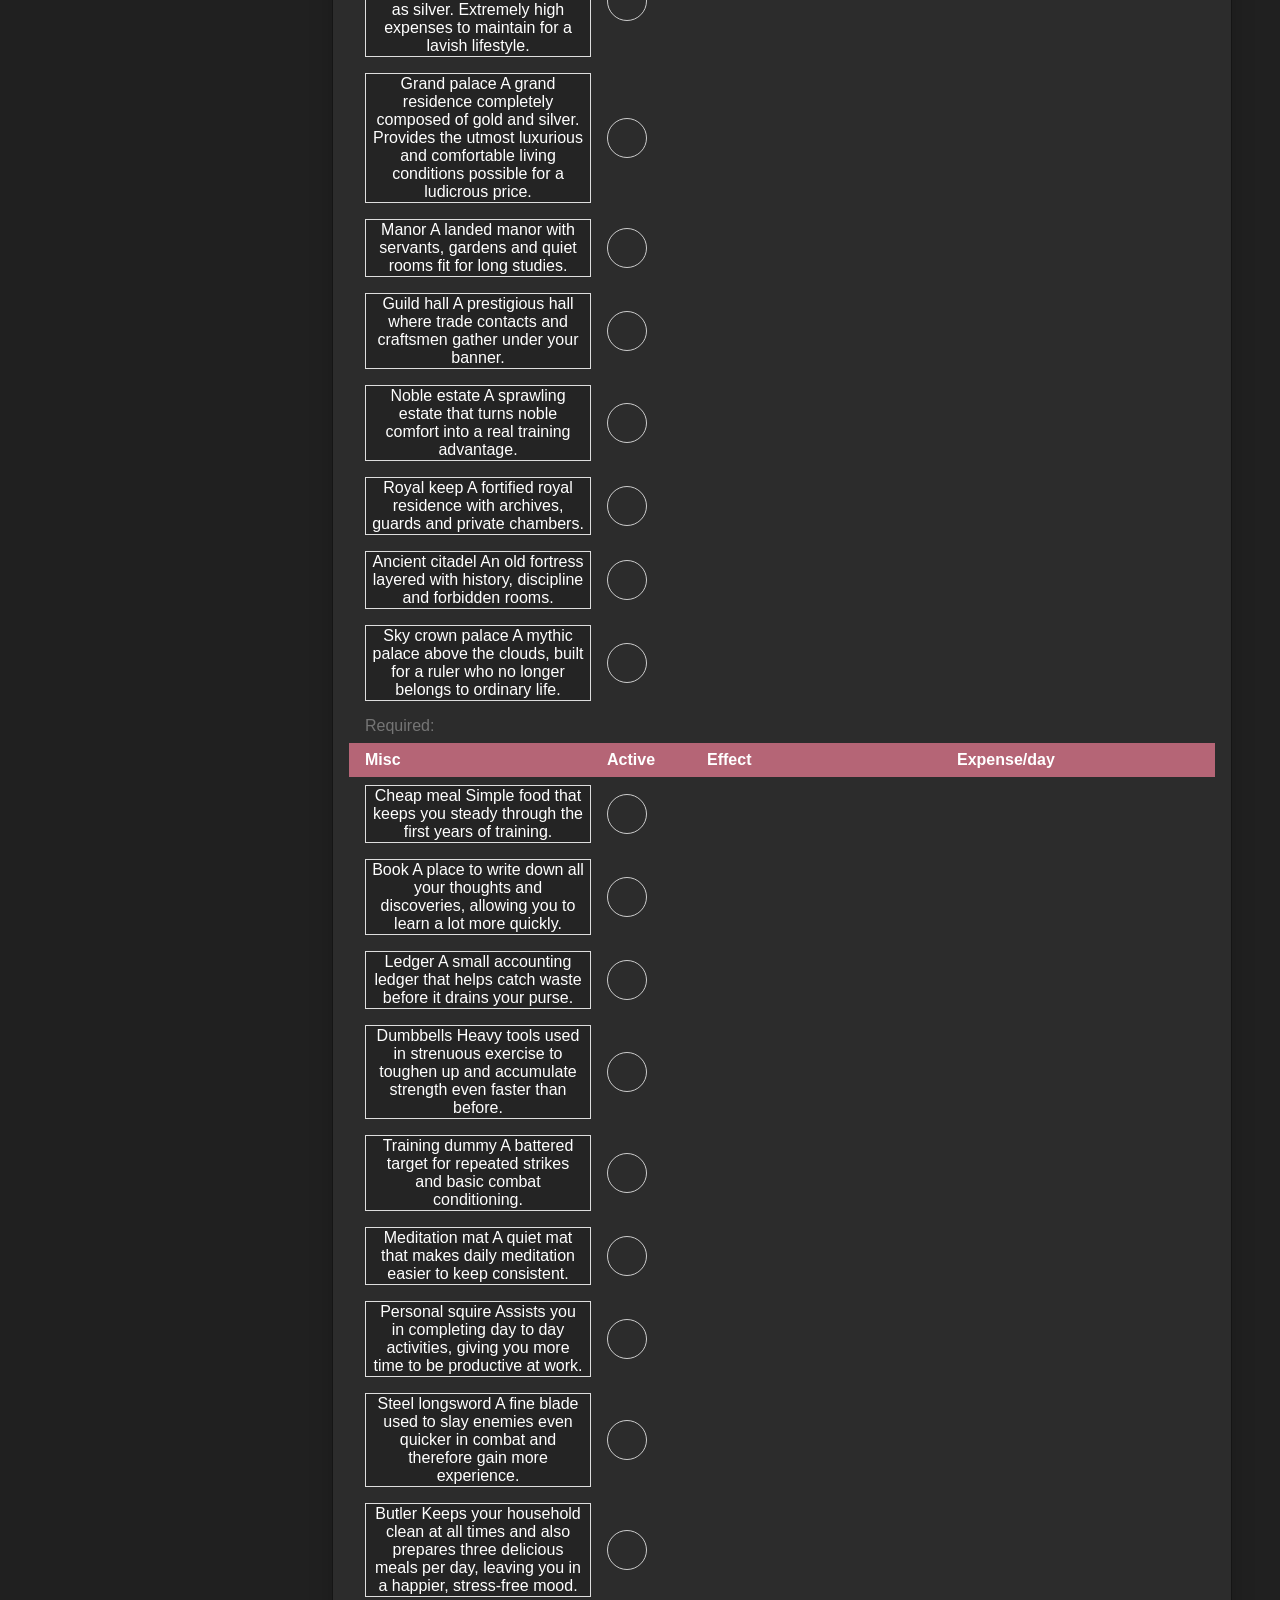
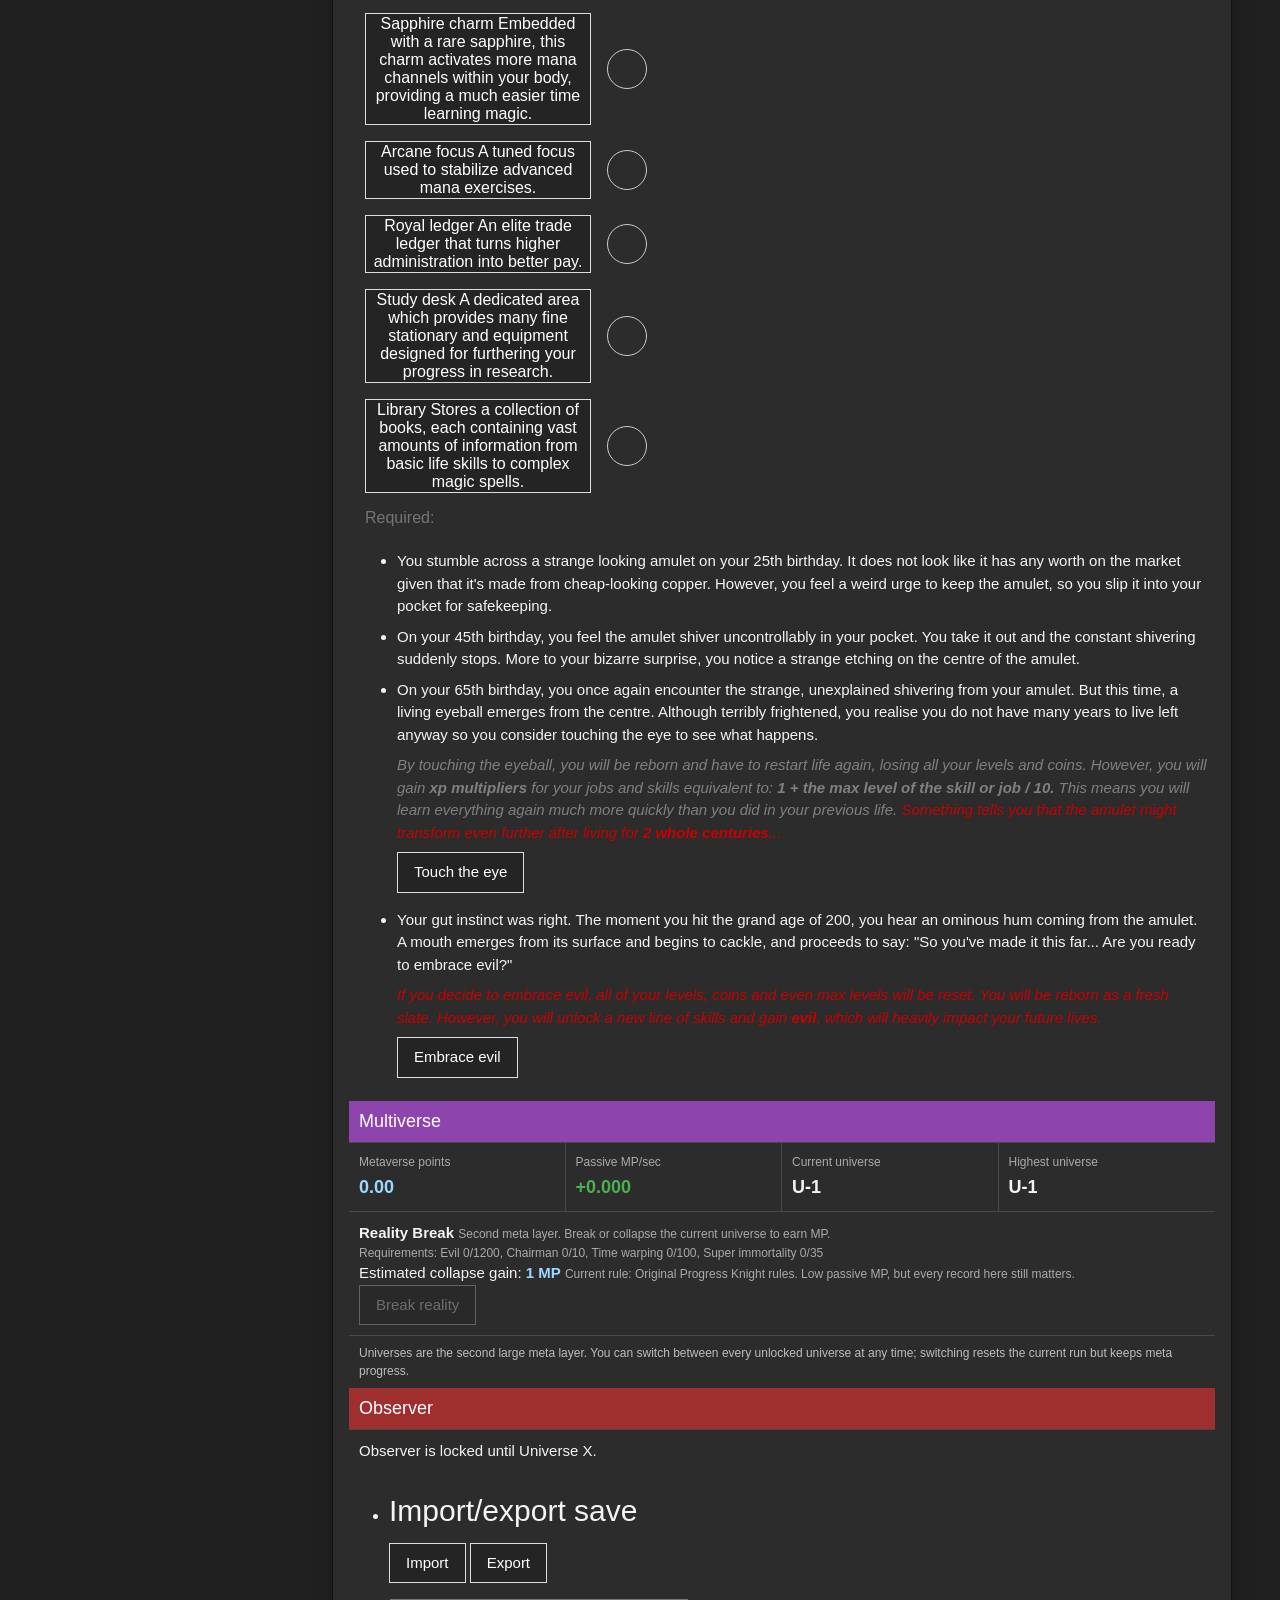
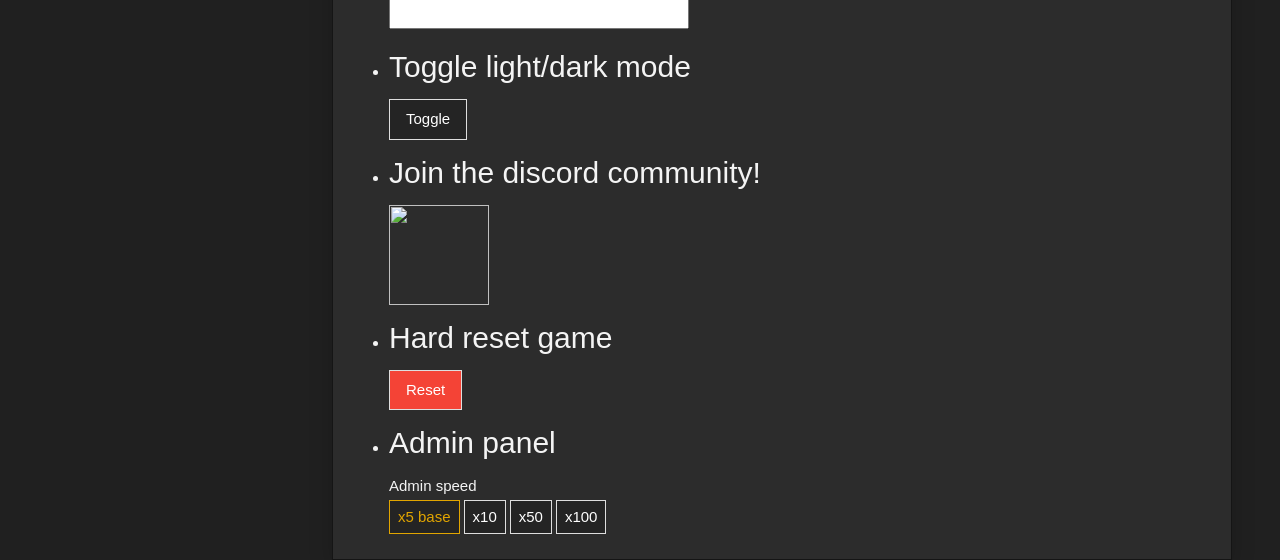
==== commit ebbac994: "Move multiverse into tab and add observer placeholder" ====
--- a/index.html
+++ b/index.html
@@ -106,13 +106,15 @@
                 </span>
             </div>
 
-            <div class="panel w3-margin-left" style="width: 900px; height: 40px; float: left">
-                <div class="w3-button w3-bar-item tabButton" id="jobTabButton" onClick="setTab(this, 'jobs')">Jobs</div>
-                <div class="w3-button w3-bar-item tabButton" onClick="setTab(this, 'skills')">Skills</div>
-                <div class="w3-button w3-bar-item tabButton" id="shopTabButton" onClick="setTab(this, 'shop')">Shop</div>
-                <div class="w3-button w3-bar-item tabButton" id="rebirthTabButton" onClick="setTab(this, 'rebirth')">Amulet</div>
-                <div class="w3-button w3-bar-item tabButton" onClick="setTab(this, 'settings')" style="float: right">Settings</div>
-            </div>
+            <div class="panel w3-margin-left" style="width: 900px; height: 40px; float: left">
+                <div class="w3-button w3-bar-item tabButton" id="jobTabButton" onClick="setTab(this, 'jobs')">Jobs</div>
+                <div class="w3-button w3-bar-item tabButton" onClick="setTab(this, 'skills')">Skills</div>
+                <div class="w3-button w3-bar-item tabButton" id="shopTabButton" onClick="setTab(this, 'shop')">Shop</div>
+                <div class="w3-button w3-bar-item tabButton" id="rebirthTabButton" onClick="setTab(this, 'rebirth')">Amulet</div>
+                <div class="w3-button w3-bar-item tabButton hidden" id="multiverseTabButton" onClick="setTab(this, 'multiverse')">Multiverse</div>
+                <div class="w3-button w3-bar-item tabButton hidden" id="observerTabButton" onClick="setTab(this, 'observer')">Observer</div>
+                <div class="w3-button w3-bar-item tabButton" onClick="setTab(this, 'settings')" style="float: right">Settings</div>
+            </div>
 
             <div class="panel w3-margin-left w3-margin-top w3-padding" style="width: 900px; height: auto; float: left">
                 <template class="headerRowTaskTemplate">
@@ -220,7 +222,7 @@
                     </table>
                 </div>
 
-                <div class="tab" id="rebirth">
+                <div class="tab" id="rebirth">
                     <ul>
                         <li style="margin: 8px;">
                             You stumble across a strange looking amulet on your 25th birthday. It does not look like
@@ -263,10 +265,18 @@
                                 <button class="w3-button button" style="margin-bottom: 8px; margin-top: 8px" onClick="rebirthTwo()">Embrace evil</button>
                             </br>
                         </li>
-                    </ul>
-                </div>
-
-                <div class="tab" id="settings">
+                    </ul>
+                </div>
+
+                <div class="tab" id="multiverse">
+                    <div id="rbMultiverseRoot"></div>
+                </div>
+
+                <div class="tab" id="observer">
+                    <div id="rbObserverRoot"></div>
+                </div>
+
+                <div class="tab" id="settings">
                     <ul>
                         <li>
                             <h2>Import/export save</h2>
--- a/css/reality-break-polish.css
+++ b/css/reality-break-polish.css
@@ -202,6 +202,156 @@
   cursor: not-allowed;
 }
 
+.rb-section-title {
+  padding: 7px 10px;
+  font-size: 18px;
+  color: #fff;
+  background: #8e44ad;
+  border-bottom: 1px solid #494949;
+}
+
+.rb-section-title.blue {
+  background: #2980b9;
+}
+
+.rb-section-title.gold {
+  background: #b8860b;
+}
+
+.rb-section-title.red {
+  background: #9f2f2f;
+}
+
+.rb-summary {
+  display: grid;
+  grid-template-columns: repeat(4, 1fr);
+  border-bottom: 1px solid #494949;
+}
+
+.rb-summary > div {
+  padding: 10px;
+  border-right: 1px solid #494949;
+}
+
+.rb-summary > div:last-child {
+  border-right: 0;
+}
+
+.rb-summary b {
+  display: block;
+  margin-top: 3px;
+  font-size: 18px;
+}
+
+.rb-multiverse-table {
+  width: 100%;
+  table-layout: fixed;
+  border-collapse: collapse;
+}
+
+.rb-multiverse-table th,
+.rb-multiverse-table td {
+  padding: 7px 8px;
+  border-bottom: 1px solid #494949;
+  vertical-align: middle !important;
+}
+
+.rb-multiverse-table th {
+  text-align: left;
+}
+
+.rb-multiverse-table tr.current {
+  background: orange !important;
+  color: #000;
+}
+
+.rb-multiverse-table tr.current .rb-muted,
+.rb-multiverse-table tr.current .rb-mp,
+.rb-multiverse-table tr.current .rb-good {
+  color: #000 !important;
+}
+
+.rb-multiverse-table tr.locked {
+  color: #969696;
+}
+
+.rb-multiverse-actions {
+  padding: 10px;
+}
+
+.rb-grid-two {
+  display: grid;
+  grid-template-columns: 1fr 1fr;
+  gap: 12px;
+  padding: 10px;
+}
+
+.rb-mini-panel {
+  background: #2c2c2c;
+  border: 1px solid #151515;
+  min-width: 0;
+}
+
+.rb-upgrade-table {
+  table-layout: auto;
+}
+
+.rb-upgrade-table td:nth-child(1) {
+  width: 28%;
+}
+
+.rb-upgrade-table td:nth-child(2) {
+  width: 34%;
+}
+
+.rb-upgrade-table td:nth-child(3) {
+  width: 70px;
+  white-space: nowrap;
+}
+
+.rb-upgrade-table td:nth-child(4) {
+  width: 110px;
+  white-space: nowrap;
+}
+
+.rb-note-line {
+  padding: 8px 10px;
+  border-top: 1px solid #494949;
+  color: #bdbdbd;
+  font-size: 12px;
+}
+
+.rb-muted {
+  color: #aaa;
+  font-size: 12px;
+}
+
+.rb-mp {
+  color: #9bd8ff;
+}
+
+.rb-good {
+  color: #4caf50;
+}
+
+.rb-bad {
+  color: #e5534b;
+}
+
+.rb-observer-mode .tabButton:not(#observerTabButton),
+.rb-observer-mode #multiverseTabButton {
+  display: none !important;
+}
+
+.rb-observer-mode #observerTabButton {
+  display: inline-block !important;
+}
+
+.rb-simulacrum-row {
+  padding: 8px 10px;
+  border-bottom: 1px solid #494949;
+}
+
 .rb-upgrade,
 .rb-universe {
   border: 1px solid #3f3f3f;
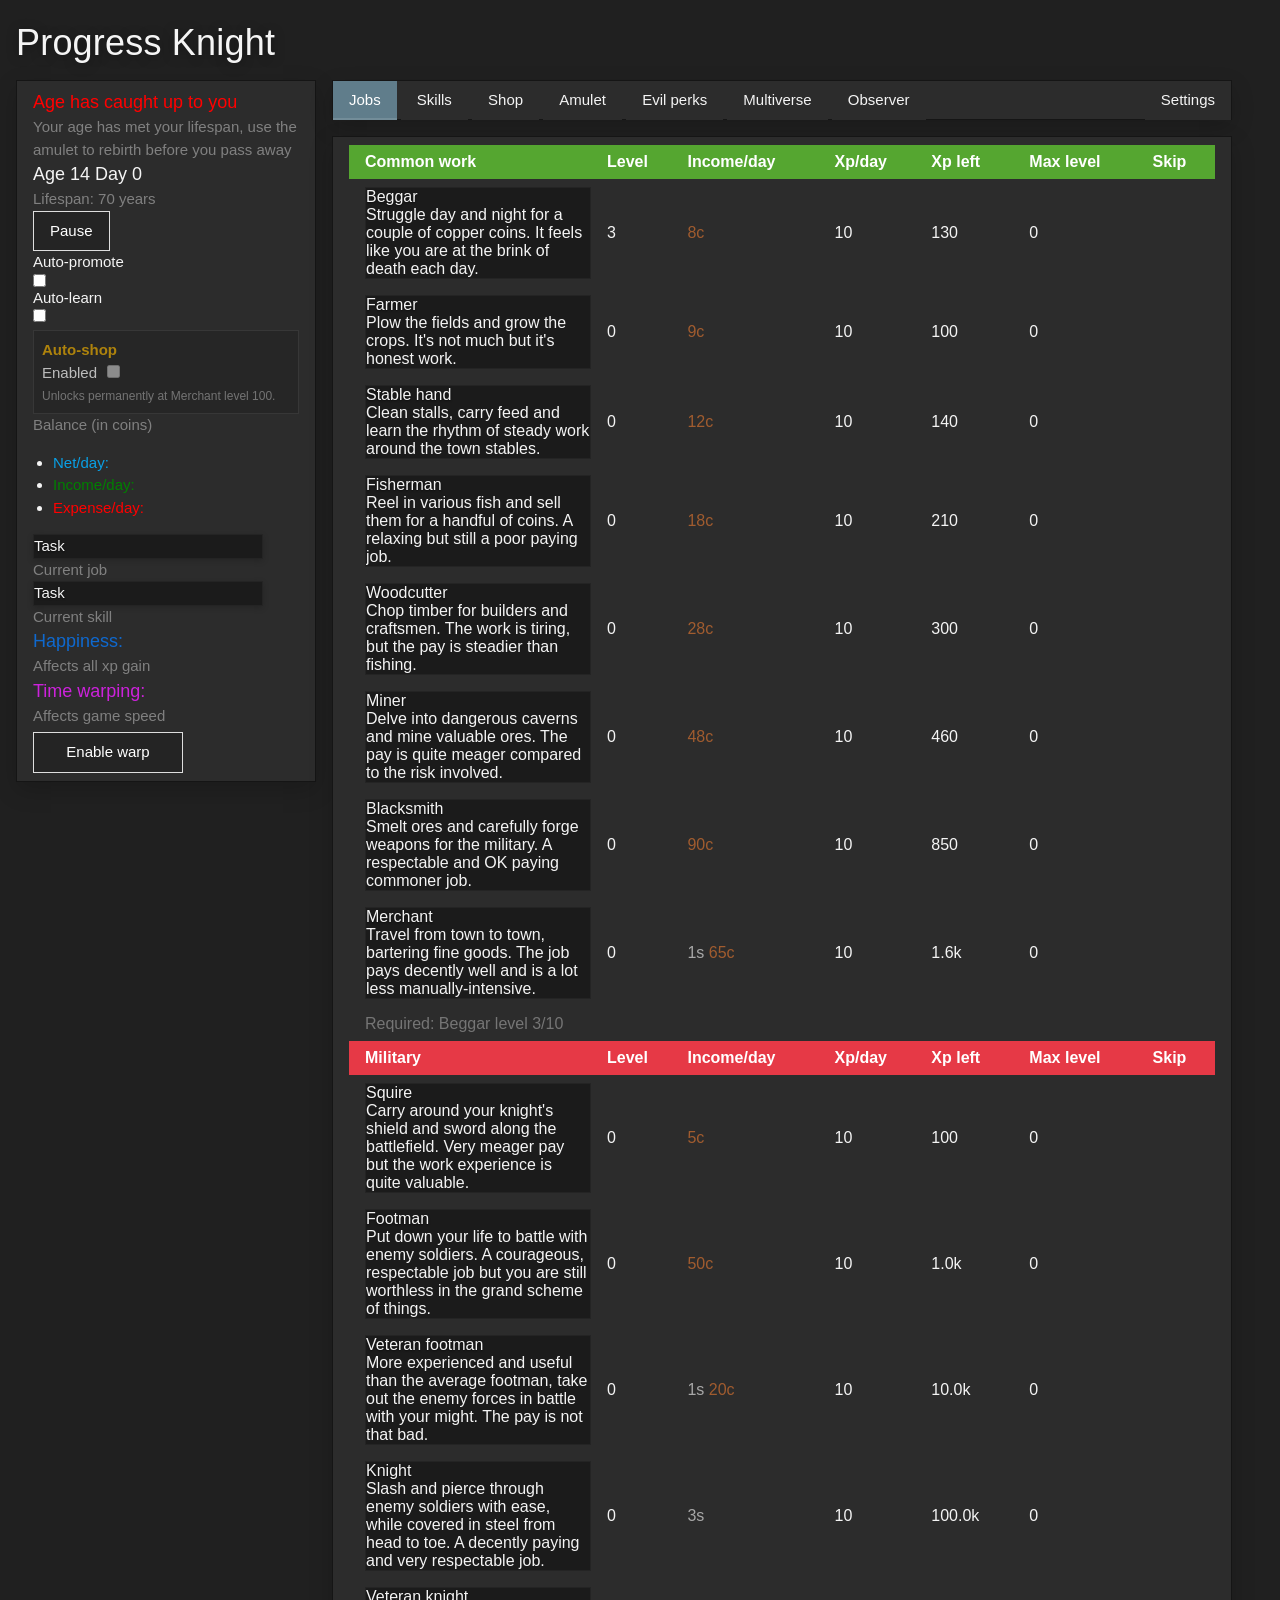
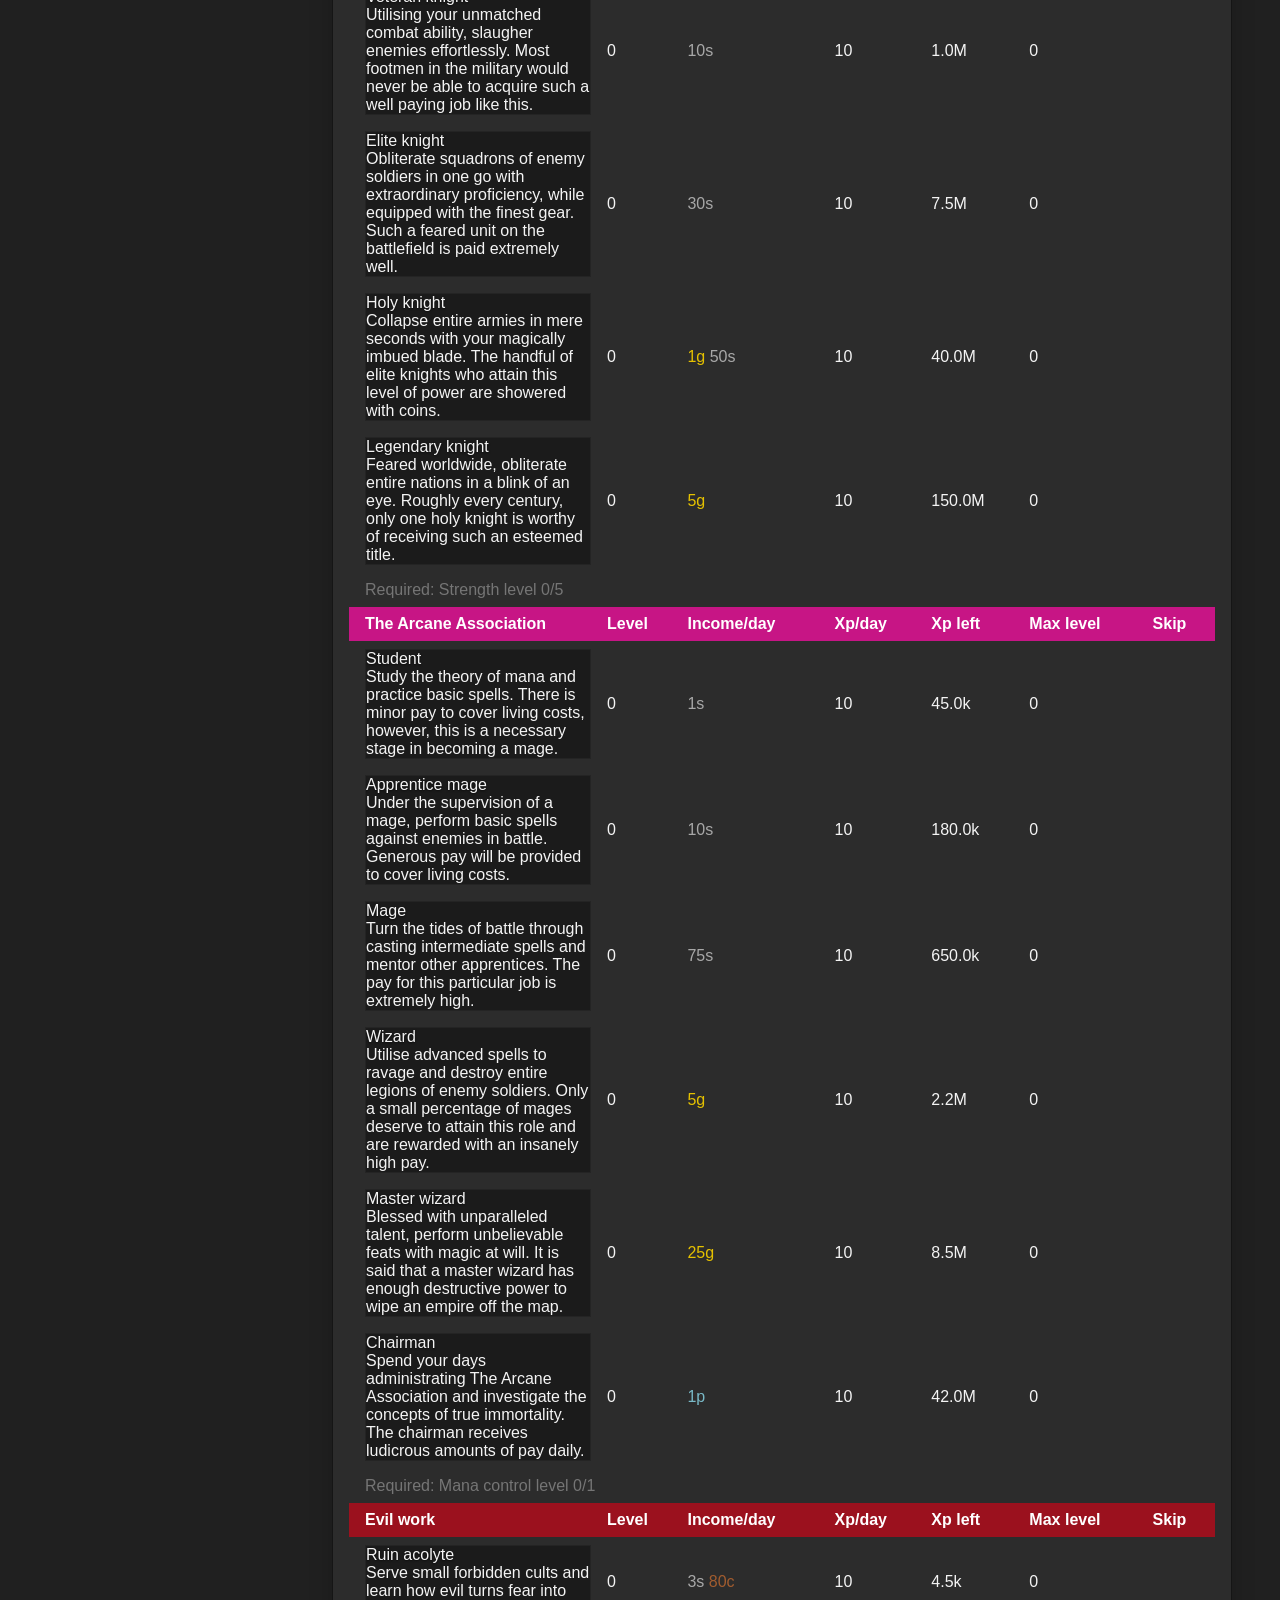
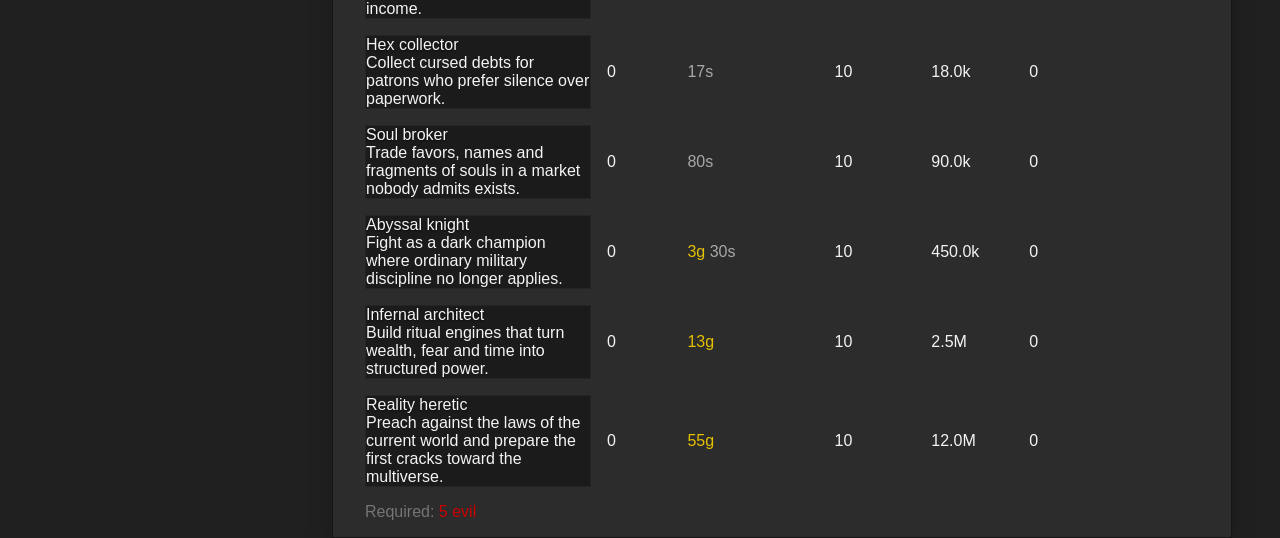
==== commit 328cb267: "Expand Evil and multiverse progression" ====
--- a/index.html
+++ b/index.html
@@ -111,6 +111,7 @@
                 <div class="w3-button w3-bar-item tabButton" onClick="setTab(this, 'skills')">Skills</div>
                 <div class="w3-button w3-bar-item tabButton" id="shopTabButton" onClick="setTab(this, 'shop')">Shop</div>
                 <div class="w3-button w3-bar-item tabButton" id="rebirthTabButton" onClick="setTab(this, 'rebirth')">Amulet</div>
+                <div class="w3-button w3-bar-item tabButton hidden" id="evilPerksTabButton" onClick="setTab(this, 'evilPerks')">Evil perks</div>
                 <div class="w3-button w3-bar-item tabButton hidden" id="multiverseTabButton" onClick="setTab(this, 'multiverse')">Multiverse</div>
                 <div class="w3-button w3-bar-item tabButton hidden" id="observerTabButton" onClick="setTab(this, 'observer')">Observer</div>
                 <div class="w3-button w3-bar-item tabButton" onClick="setTab(this, 'settings')" style="float: right">Settings</div>
@@ -266,6 +267,10 @@
                             </br>
                         </li>
                     </ul>
+                </div>
+
+                <div class="tab" id="evilPerks">
+                    <div id="rbEvilPerksRoot"></div>
                 </div>
 
                 <div class="tab" id="multiverse">
